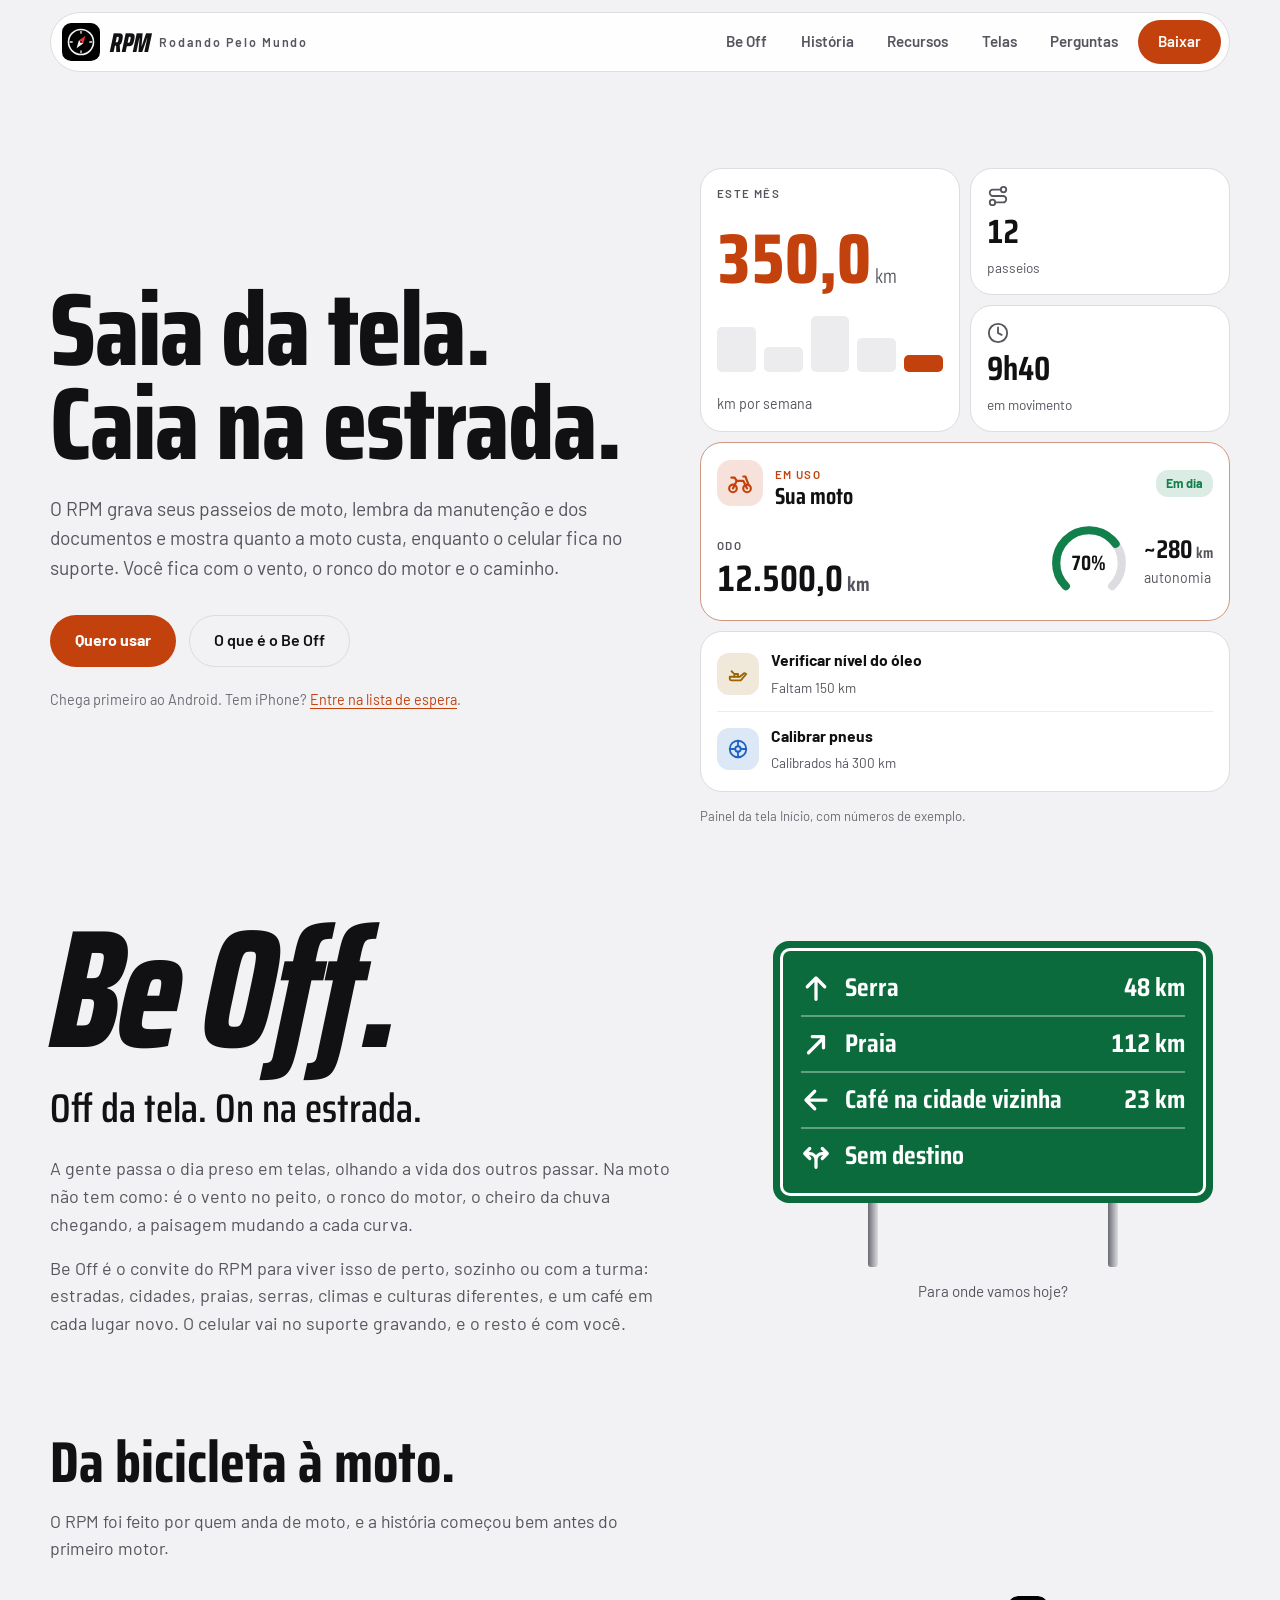
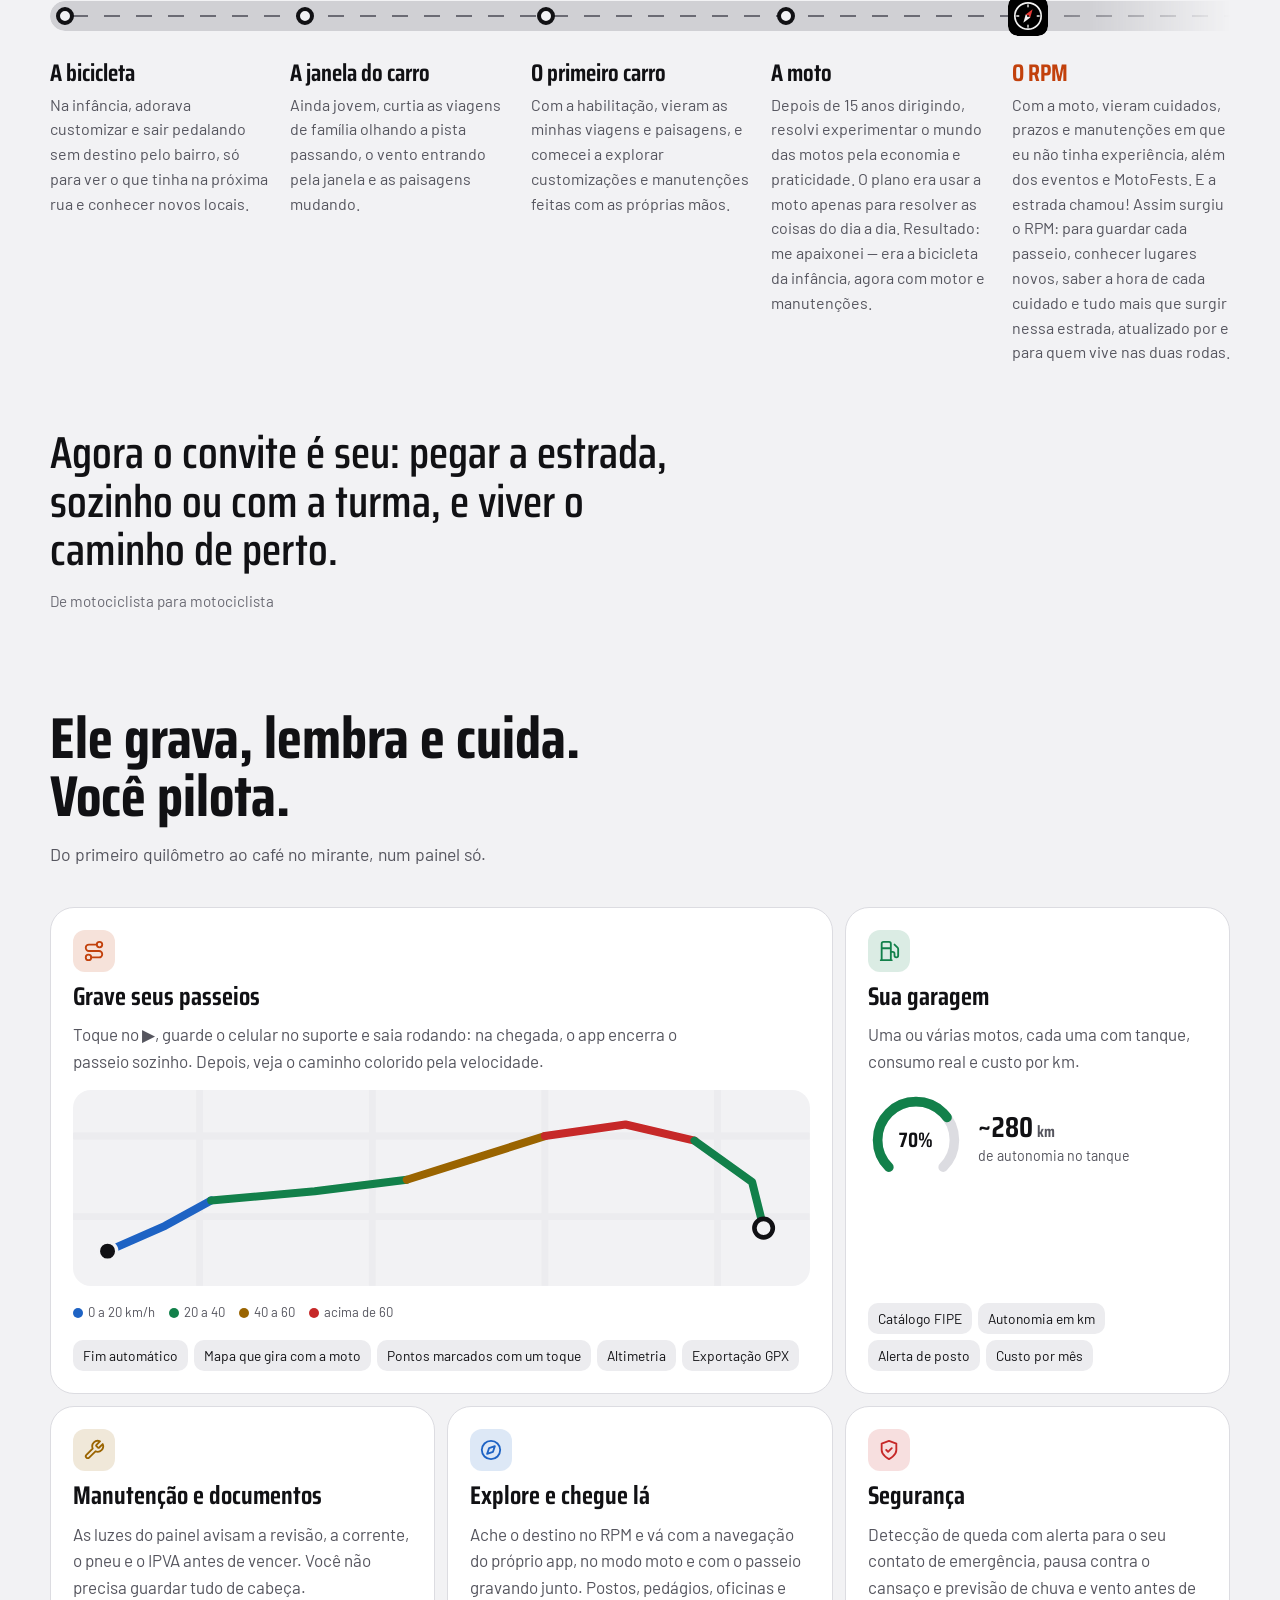
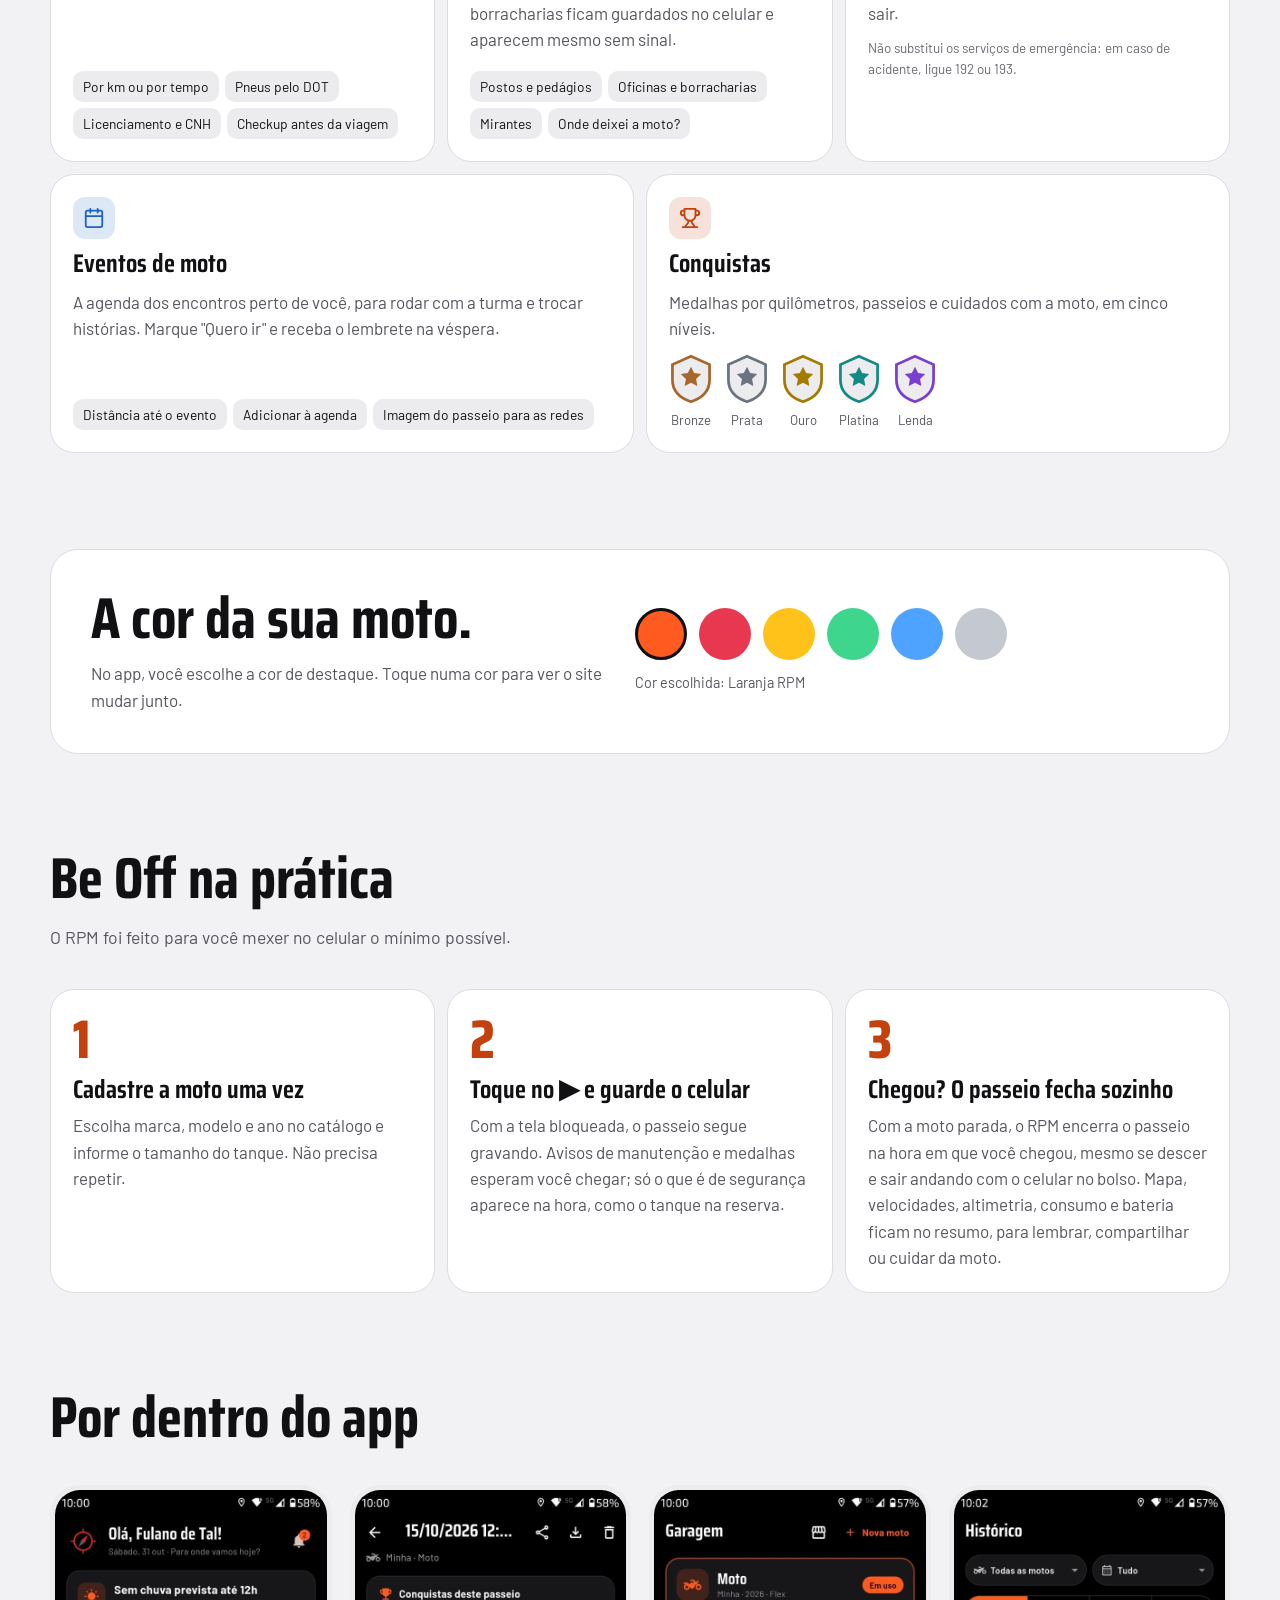
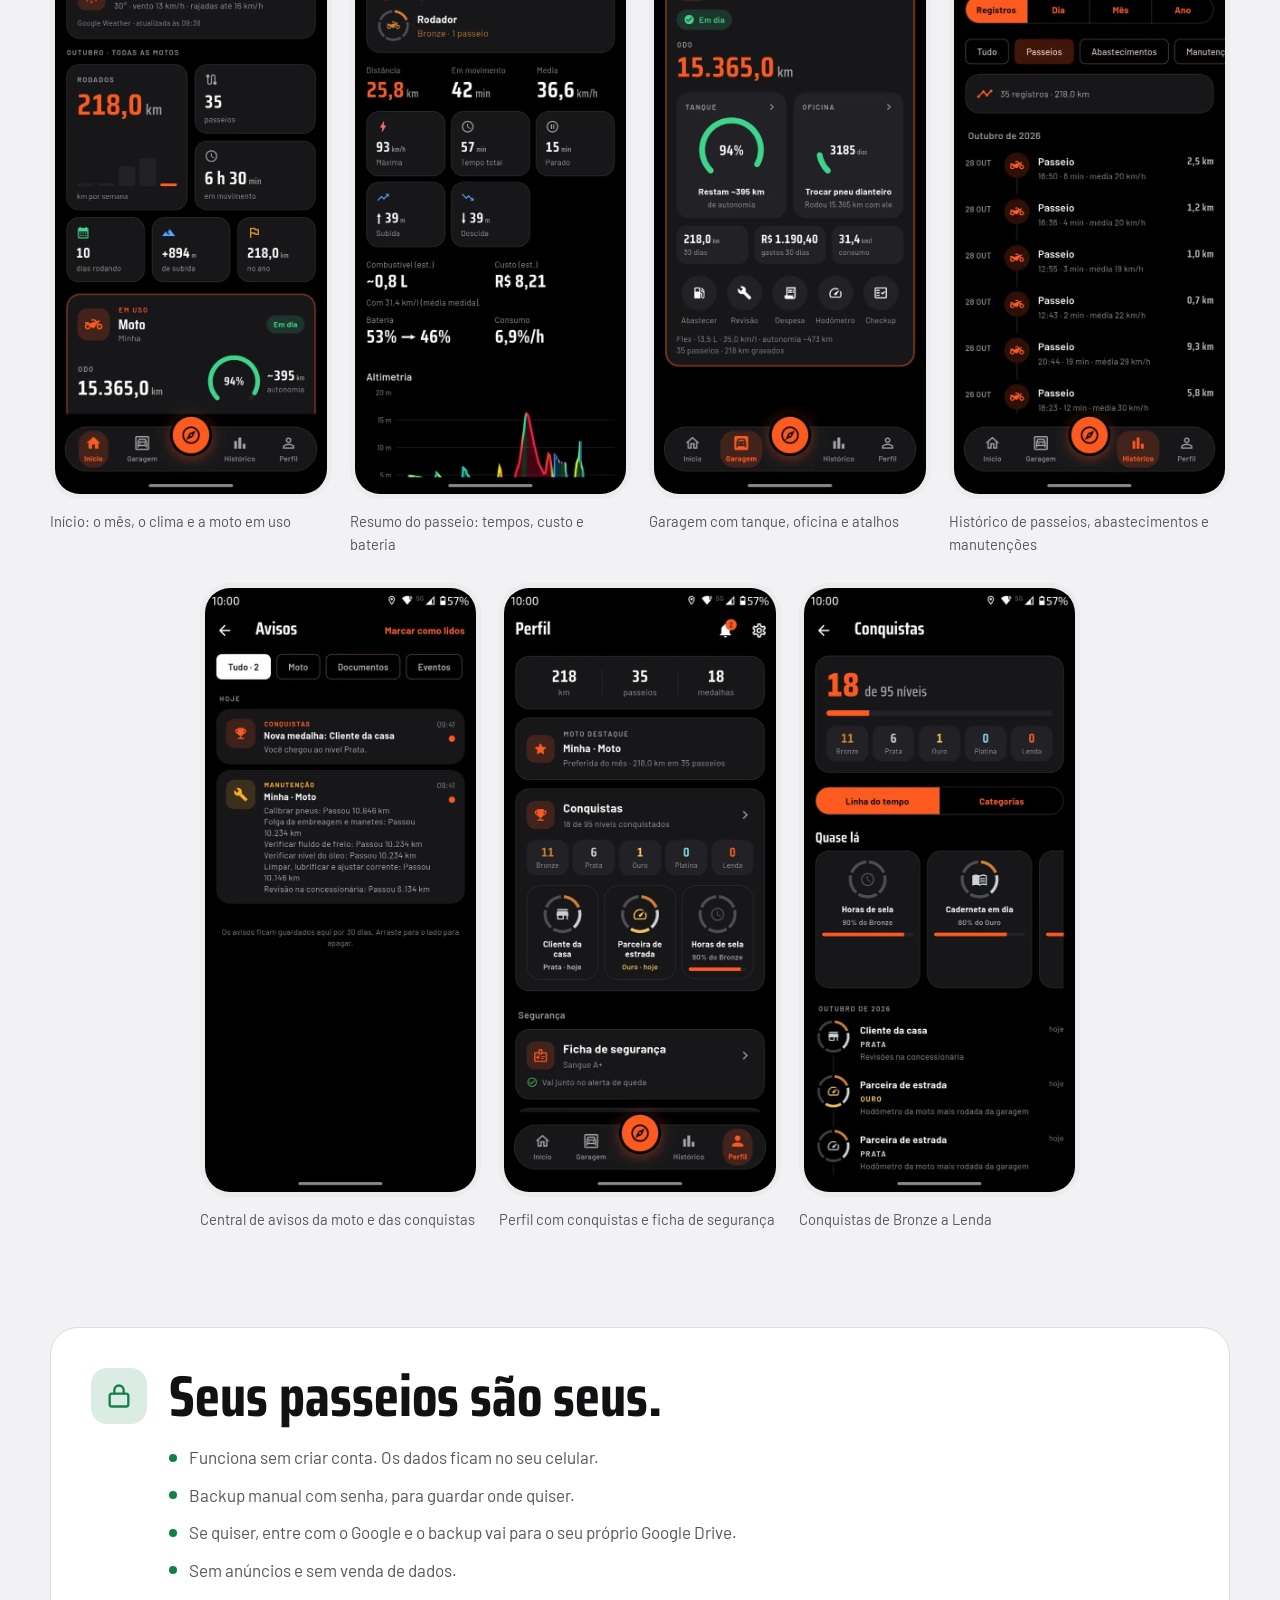
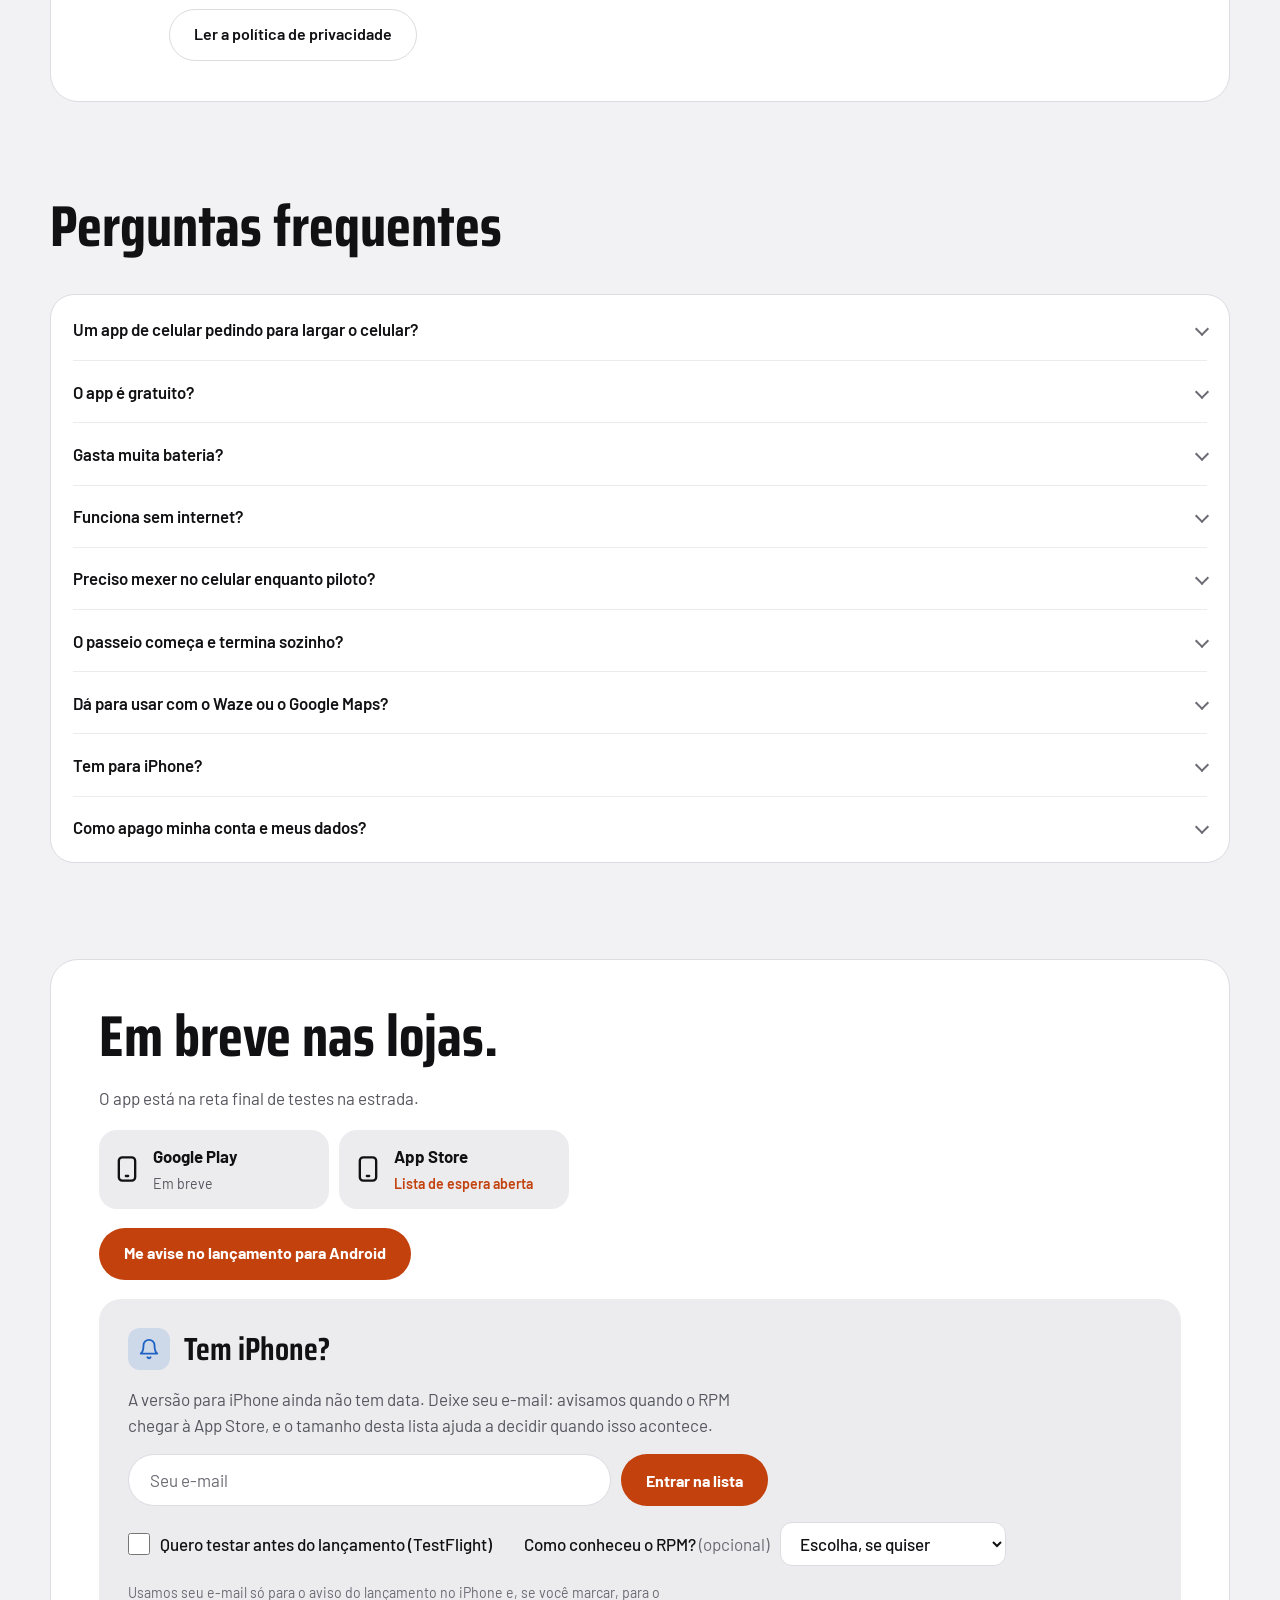
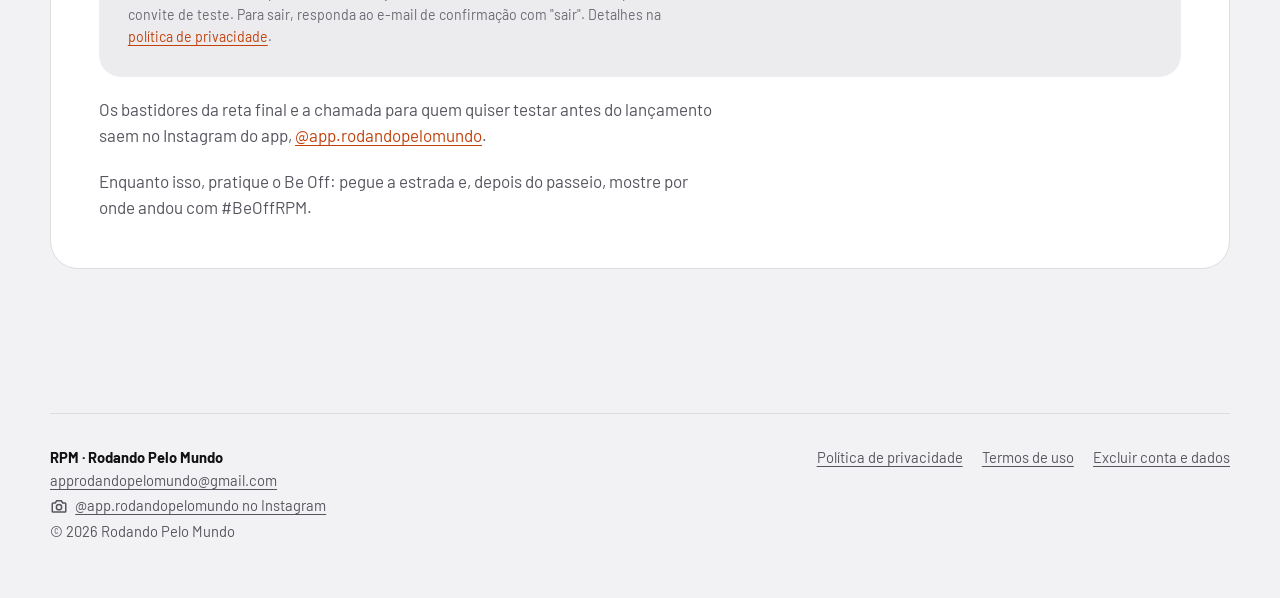
==== index.html @ 53ec0b84 "Site: navegação de volta ao app" ====
<!DOCTYPE html>
<html lang="pt-BR">
<head>
  <meta charset="utf-8">
  <meta name="viewport" content="width=device-width, initial-scale=1, viewport-fit=cover">
  <title>RPM · Rodando Pelo Mundo — o app de passeios de moto</title>
  <meta name="description" content="Saia da tela e caia na estrada. O RPM grava seus passeios de moto, lembra da manutenção e dos documentos e mostra quanto a moto custa, enquanto você vive o caminho. Feito por quem anda de moto.">
  <link rel="canonical" href="https://rodandopelomundo.com.br/">
  <link rel="icon" href="assets/img/simbolo.svg" type="image/svg+xml">
  <meta name="theme-color" content="#0b0b0d" media="(prefers-color-scheme: dark)">
  <meta name="theme-color" content="#f2f2f4" media="(prefers-color-scheme: light)">

  <!-- Prévia ao compartilhar o link (WhatsApp, Instagram etc.) -->
  <meta property="og:type" content="website">
  <meta property="og:title" content="RPM · Rodando Pelo Mundo">
  <meta property="og:description" content="Saia da tela, caia na estrada. O app que grava seus passeios de moto e cuida dela enquanto você vive o caminho.">
  <meta property="og:url" content="https://rodandopelomundo.com.br/">
  <meta property="og:locale" content="pt_BR">
  <meta property="og:site_name" content="Rodando Pelo Mundo">
  <meta property="og:image" content="https://rodandopelomundo.com.br/assets/img/previa-link-v1.jpg">
  <meta property="og:image:type" content="image/jpeg">
  <meta property="og:image:width" content="1200">
  <meta property="og:image:height" content="630">
  <meta property="og:image:alt" content="Símbolo da bússola do RPM, o nome Rodando Pelo Mundo e a frase O app dos seus passeios de moto, entre dois celulares com as telas Início e Garagem do app">
  <!-- X/Twitter: usa as etiquetas og acima, só precisa saber que é imagem grande -->
  <meta name="twitter:card" content="summary_large_image">

  <!-- Fontes guardadas no próprio site: carregam rápido e não dependem do Google -->
  <link rel="preload" href="assets/fonts/saira-variavel.woff2" as="font" type="font/woff2" crossorigin>
  <link rel="preload" href="assets/fonts/barlow-400.woff2" as="font" type="font/woff2" crossorigin>
  <link rel="stylesheet" href="assets/css/style.css">

  <!-- Aplica a cor escolhida antes de desenhar a página (evita piscar em laranja) -->
  <script>try{var c=localStorage.getItem("rpm-cor");if(c&&c!=="laranja")document.documentElement.setAttribute("data-cor",c)}catch(e){}</script>
</head>
<body id="inicio">

<!-- ======================= CABEÇALHO ======================= -->
<header class="topo">
  <div class="envoltorio pilula">
    <a class="marca" href="#inicio" aria-label="RPM, Rodando Pelo Mundo, início">
      <svg viewBox="0 0 100 100" aria-hidden="true">
        <rect width="100" height="100" rx="24" fill="#000"/>
        <g transform="translate(15 15) scale(.7)">
          <circle cx="50" cy="50" r="47" fill="none" stroke="#F2F2F2" stroke-width="6"/>
          <g stroke="#F2F2F2" stroke-width="4.8" stroke-linecap="round">
            <path d="M50 10v7M90 50h-7M50 90v-7M10 50h7"/>
          </g>
          <g transform="rotate(35 50 50)">
            <path d="M50 21 60 50 40 50z" fill="#E53935"/>
            <path d="M50 79 60 50 40 50z" fill="#F2F2F2"/>
          </g>
          <circle cx="50" cy="50" r="3.5" fill="#0B0B0B"/>
        </g>
      </svg>
      <span class="sigla">RPM</span>
      <span class="extenso">Rodando Pelo Mundo</span>
    </a>
    <nav class="menu" aria-label="Seções">
      <a href="#be-off">Be Off</a>
      <a href="#historia">História</a>
      <a href="#recursos">Recursos</a>
      <a href="#telas">Telas</a>
      <a href="#perguntas">Perguntas</a>
      <a class="botao" href="#baixar">Baixar</a>
    </nav>
  </div>
</header>

<main>

  <!-- ======================= ABERTURA ======================= -->
  <section class="abertura">
    <div class="envoltorio grade">
      <div>
        <h1>Saia da tela. Caia na estrada.</h1>
        <p class="linha-fina">O RPM grava seus passeios de moto, lembra da manutenção e dos documentos e mostra quanto a moto custa, enquanto o celular fica no suporte. Você fica com o vento, o ronco do motor e o caminho.</p>
        <div class="acoes">
          <a class="botao" href="#baixar">Quero usar</a>
          <a class="botao contorno" href="#be-off">O que é o Be Off</a>
        </div>
        <p class="selo-plataforma">Chega primeiro ao Android. Tem iPhone? <a href="#iphone">Entre na lista de espera</a>.</p>
      </div>

      <!-- Um pedaço da tela Início do app, com números de exemplo -->
      <div class="painel" role="img" aria-label="Exemplo do painel do app: 350 km rodados no mês, 12 passeios, 9h40 em movimento, tanque em 70% e dois avisos de manutenção">
        <div class="bloco bloco-mes">
          <span class="rotulo">Este mês</span>
          <div><span class="d numero-gigante" data-alvo="350.0" data-casas="1">350,0</span><span class="unidade">km</span></div>
          <div class="barras" aria-hidden="true">
            <span style="height:80%"></span><span style="height:45%"></span><span style="height:100%"></span><span style="height:60%"></span><span style="height:30%"></span>
          </div>
          <small class="t70">km por semana</small>
        </div>
        <div class="bloco mini">
          <svg viewBox="0 0 24 24" fill="none" stroke-width="2" stroke-linecap="round" aria-hidden="true"><circle cx="6" cy="19" r="3"/><path d="M9 19h8.5a3.5 3.5 0 0 0 0-7h-11a3.5 3.5 0 0 1 0-7H15"/><circle cx="18" cy="5" r="3"/></svg>
          <span class="d" data-alvo="12">12</span>
          <small>passeios</small>
        </div>
        <div class="bloco mini">
          <svg viewBox="0 0 24 24" fill="none" stroke-width="2" stroke-linecap="round" aria-hidden="true"><circle cx="12" cy="12" r="10"/><path d="M12 6v6l4 2"/></svg>
          <span class="d">9h40</span>
          <small>em movimento</small>
        </div>

        <div class="bloco bloco-moto">
          <div class="moto-topo">
            <div class="icone-moto"><svg viewBox="0 0 24 24" fill="none" stroke="currentColor" stroke-width="2" stroke-linecap="round" stroke-linejoin="round" aria-hidden="true"><circle cx="5.5" cy="17" r="3.5"/><circle cx="18.5" cy="17" r="3.5"/><path d="M15 6h2l3 8M5.5 17 9 10h6l3.5 7M9 10 7 7H4"/></svg></div>
            <div>
              <span class="rotulo" style="color:var(--acento)">Em uso</span>
              <div class="d nome">Sua moto</div>
            </div>
            <span class="etiqueta verde">Em dia</span>
          </div>
          <div class="moto-medidas">
            <div class="odo">
              <span class="rotulo">ODO</span>
              <div class="d"><span data-alvo="12500.0" data-casas="1">12.500,0</span><span class="unidade">km</span></div>
            </div>
            <div class="contagiro" style="--falta:30">
              <svg viewBox="0 0 100 100" aria-hidden="true">
                <path class="trilho" d="M21.7 78.3A40 40 0 1 1 78.3 78.3" fill="none" stroke-width="10" stroke-linecap="round"/>
                <path class="ponteiro" d="M21.7 78.3A40 40 0 1 1 78.3 78.3" fill="none" stroke-width="10" stroke-linecap="round" pathLength="100" style="stroke:var(--em-dia)"/>
              </svg>
              <span class="d centro">70%</span>
            </div>
            <div>
              <div class="d" style="font-size:1.6rem;font-weight:700">~280<span class="unidade" style="font-size:.95rem">km</span></div>
              <small class="t70">autonomia</small>
            </div>
          </div>
        </div>

        <div class="bloco luzes">
          <div class="luz">
            <span class="espia ambar"><svg viewBox="0 0 24 24" aria-hidden="true"><path d="M3 15h11l5-4 2 1-6 7H5a2 2 0 0 1-2-2z"/><path d="M8 15v-3h4v3M5 9l2 2"/></svg></span>
            <div><strong>Verificar nível do óleo</strong><small>Faltam 150 km</small></div>
          </div>
          <div class="luz">
            <span class="espia azul"><svg viewBox="0 0 24 24" aria-hidden="true"><circle cx="12" cy="12" r="9"/><circle cx="12" cy="12" r="3"/><path d="M12 3v6M12 15v6M3 12h6M15 12h6"/></svg></span>
            <div><strong>Calibrar pneus</strong><small>Calibrados há 300 km</small></div>
          </div>
        </div>
        <p class="legenda">Painel da tela Início, com números de exemplo.</p>
      </div>
    </div>
  </section>

  <!-- ======================= BE OFF (o movimento) =======================
       O propósito do app: o celular vai no suporte gravando, e a pessoa
       vive a estrada. A placa verde imita as placas de orientação das
       rodovias brasileiras; a última linha, "Sem destino", lembra o
       primeiro nome do app e o jeito de pedalar da história abaixo. -->
  <section class="secao" id="be-off" style="padding-top:0">
    <div class="envoltorio be-off">
      <div class="be-off-texto">
        <h2 class="lema">Be Off.</h2>
        <p class="contraponto">Off da tela. On na estrada.</p>
        <p>A gente passa o dia preso em telas, olhando a vida dos outros passar. Na moto não tem como: é o vento no peito, o ronco do motor, o cheiro da chuva chegando, a paisagem mudando a cada curva.</p>
        <p>Be Off é o convite do RPM para viver isso de perto, sozinho ou com a turma: estradas, cidades, praias, serras, climas e culturas diferentes, e um café em cada lugar novo. O celular vai no suporte gravando, e o resto é com você.</p>
      </div>

      <figure class="placa-poste">
        <div class="placa">
          <ul>
            <li>
              <svg viewBox="0 0 24 24" aria-hidden="true"><path d="M12 21V4M5 11l7-7 7 7"/></svg>
              <span class="destino">Serra</span><span class="km">48 km</span>
            </li>
            <li>
              <svg viewBox="0 0 24 24" aria-hidden="true"><path d="M6 19 18 7M9 6h9v9"/></svg>
              <span class="destino">Praia</span><span class="km">112 km</span>
            </li>
            <li>
              <svg viewBox="0 0 24 24" aria-hidden="true"><path d="M20 12H4M11 5l-7 7 7 7"/></svg>
              <span class="destino">Café na cidade vizinha</span><span class="km">23 km</span>
            </li>
            <li>
              <svg viewBox="0 0 24 24" aria-hidden="true"><path d="M12 21v-6a5 5 0 0 1 5-5h3M17 6l4 4-4 4M12 15a5 5 0 0 0-5-5H4M7 6l-4 4 4 4"/></svg>
              <span class="destino">Sem destino</span><span class="km"></span>
            </li>
          </ul>
        </div>
        <div class="postes" aria-hidden="true"><span></span><span></span></div>
        <figcaption>Para onde vamos hoje?</figcaption>
      </figure>
    </div>
  </section>

  <!-- ======================= HISTÓRIA =======================
       De onde o app veio, numa estrada com paradas (é uma sequência no
       tempo, por isso a linha). Em primeira pessoa, sem nome: quem criou
       o app pediu para não aparecer o nome dele no app nem no código.
       Na tela larga a estrada fica deitada; no celular, em pé. -->
  <section class="secao" id="historia" style="padding-top:0">
    <div class="envoltorio">
      <div class="cabeca">
        <h2>Da bicicleta à moto.</h2>
        <p>O RPM foi feito por quem anda de moto, e a história começou bem antes do primeiro motor.</p>
      </div>

      <ol class="estrada">
        <li class="parada">
          <h3>A bicicleta</h3>
          <p>Na infância, adorava customizar e sair pedalando sem destino pelo bairro, só para ver o que tinha na próxima rua e conhecer novos locais.</p>
        </li>
        <li class="parada">
          <h3>A janela do carro</h3>
          <p>Ainda jovem, curtia as viagens de família olhando a pista passando, o vento entrando pela janela e as paisagens mudando.</p>
        </li>
        <li class="parada">
          <h3>O primeiro carro</h3>
          <p>Com a habilitação, vieram as minhas viagens e paisagens, e comecei a explorar customizações e manutenções feitas com as próprias mãos.</p>
        </li>
        <li class="parada">
          <h3>A moto</h3>
          <p>Depois de 15 anos dirigindo, resolvi experimentar o mundo das motos pela economia e praticidade. O plano era usar a moto apenas para resolver as coisas do dia a dia. Resultado: me apaixonei — era a bicicleta da infância, agora com motor e manutenções.</p>
        </li>
        <li class="parada chegada">
          <h3>O RPM</h3>
          <p>Com a moto, vieram cuidados, prazos e manutenções em que eu não tinha experiência, além dos eventos e MotoFests. E a estrada chamou! Assim surgiu o RPM: para guardar cada passeio, conhecer lugares novos, saber a hora de cada cuidado e tudo mais que surgir nessa estrada, atualizado por e para quem vive nas duas rodas.</p>
        </li>
      </ol>

      <blockquote class="convite">
        <p>Agora o convite é seu: pegar a estrada, sozinho ou com a turma, e viver o caminho de perto.</p>
        <footer>De motociclista para motociclista</footer>
      </blockquote>
    </div>
  </section>

  <!-- ======================= RECURSOS ======================= -->
  <section class="secao" id="recursos" style="padding-top:0">
    <div class="envoltorio">
      <div class="cabeca">
        <h2>Ele grava, lembra e cuida.<br>Você pilota.</h2>
        <p>Do primeiro quilômetro ao café no mirante, num painel só.</p>
      </div>

      <div class="mosaico">

        <article class="recurso largo">
          <span class="espia acento"><svg viewBox="0 0 24 24" aria-hidden="true"><circle cx="6" cy="19" r="3"/><path d="M9 19h8.5a3.5 3.5 0 0 0 0-7h-11a3.5 3.5 0 0 1 0-7H15"/><circle cx="18" cy="5" r="3"/></svg></span>
          <h3>Grave seus passeios</h3>
          <p>Toque no ▶︎, guarde o celular no suporte e saia rodando: na chegada, o app encerra o passeio sozinho. Depois, veja o caminho colorido pela velocidade.</p>
          <div class="rota-vel" aria-hidden="true">
            <svg viewBox="0 0 640 170">
              <path class="grade-mapa" d="M0 40H640M0 110H640M110 0V170M260 0V170M410 0V170M560 0V170" stroke-width="6" fill="none"/>
              <polyline points="30,140 80,118 120,96" fill="none" stroke-width="7" stroke-linecap="round" stroke-linejoin="round" style="stroke:var(--info)"/>
              <polyline points="120,96 210,88 290,78" fill="none" stroke-width="7" stroke-linecap="round" stroke-linejoin="round" style="stroke:var(--em-dia)"/>
              <polyline points="290,78 360,56 410,40" fill="none" stroke-width="7" stroke-linecap="round" stroke-linejoin="round" style="stroke:var(--atencao)"/>
              <polyline points="410,40 480,30 540,44" fill="none" stroke-width="7" stroke-linecap="round" stroke-linejoin="round" style="stroke:var(--urgente)"/>
              <polyline points="540,44 590,80 600,120" fill="none" stroke-width="7" stroke-linecap="round" stroke-linejoin="round" style="stroke:var(--em-dia)"/>
              <circle cx="30" cy="140" r="8" style="fill:var(--tinta);stroke:var(--fundo)" stroke-width="3"/>
              <circle cx="600" cy="120" r="8" style="fill:var(--fundo);stroke:var(--tinta)" stroke-width="4"/>
            </svg>
          </div>
          <div class="faixas">
            <span><i style="background:var(--info)"></i>0 a 20 km/h</span>
            <span><i style="background:var(--em-dia)"></i>20 a 40</span>
            <span><i style="background:var(--atencao)"></i>40 a 60</span>
            <span><i style="background:var(--urgente)"></i>acima de 60</span>
          </div>
          <div class="chips"><span>Fim automático</span><span>Mapa que gira com a moto</span><span>Pontos marcados com um toque</span><span>Altimetria</span><span>Exportação GPX</span></div>
        </article>

        <article class="recurso">
          <span class="espia verde"><svg viewBox="0 0 24 24" aria-hidden="true"><path d="M3 22h12M4 9h10M14 22V4a2 2 0 0 0-2-2H6a2 2 0 0 0-2 2v18"/><path d="M14 13h2a2 2 0 0 1 2 2v2a2 2 0 0 0 4 0V9.8a2 2 0 0 0-.6-1.4L18 5"/></svg></span>
          <h3>Sua garagem</h3>
          <p>Uma ou várias motos, cada uma com tanque, consumo real e custo por km.</p>
          <div class="moto-medidas" aria-hidden="true" style="margin-top:6px">
            <div class="contagiro" style="--falta:30;width:96px;height:96px">
              <svg viewBox="0 0 100 100">
                <path class="trilho" d="M21.7 78.3A40 40 0 1 1 78.3 78.3" fill="none" stroke-width="10" stroke-linecap="round"/>
                <path class="ponteiro" d="M21.7 78.3A40 40 0 1 1 78.3 78.3" fill="none" stroke-width="10" stroke-linecap="round" pathLength="100" style="stroke:var(--em-dia)"/>
              </svg>
              <span class="d centro">70%</span>
            </div>
            <div>
              <div class="d" style="font-size:1.8rem;font-weight:700">~280<span class="unidade" style="font-size:1rem">km</span></div>
              <small class="t70">de autonomia no tanque</small>
            </div>
          </div>
          <div class="chips"><span>Catálogo FIPE</span><span>Autonomia em km</span><span>Alerta de posto</span><span>Custo por mês</span></div>
        </article>

        <article class="recurso">
          <span class="espia ambar"><svg viewBox="0 0 24 24" aria-hidden="true"><path d="M14.7 6.3a1 1 0 0 0 0 1.4l1.6 1.6a1 1 0 0 0 1.4 0l3.8-3.8a6 6 0 0 1-7.9 7.9l-6.9 6.9a2.1 2.1 0 0 1-3-3l6.9-6.9a6 6 0 0 1 7.9-7.9l-3.8 3.8z"/></svg></span>
          <h3>Manutenção e documentos</h3>
          <p>As luzes do painel avisam a revisão, a corrente, o pneu e o IPVA antes de vencer. Você não precisa guardar tudo de cabeça.</p>
          <div class="chips"><span>Por km ou por tempo</span><span>Pneus pelo DOT</span><span>Licenciamento e CNH</span><span>Checkup antes da viagem</span></div>
        </article>

        <article class="recurso">
          <span class="espia azul"><svg viewBox="0 0 24 24" aria-hidden="true"><circle cx="12" cy="12" r="10"/><path d="m16.2 7.8-2.1 6.3-6.3 2.1 2.1-6.3z"/></svg></span>
          <h3>Explore e chegue lá</h3>
          <p>Ache o destino no RPM e vá com a navegação do próprio app, no modo moto e com o passeio gravando junto. Postos, pedágios, oficinas e borracharias ficam guardados no celular e aparecem mesmo sem sinal.</p>
          <div class="chips"><span>Postos e pedágios</span><span>Oficinas e borracharias</span><span>Mirantes</span><span>Onde deixei a moto?</span></div>
        </article>

        <article class="recurso">
          <span class="espia vermelha"><svg viewBox="0 0 24 24" aria-hidden="true"><path d="M12 22s8-4 8-10V5l-8-3-8 3v7c0 6 8 10 8 10"/><path d="m9 12 2 2 4-4"/></svg></span>
          <h3>Segurança</h3>
          <p>Detecção de queda com alerta para o seu contato de emergência, pausa contra o cansaço e previsão de chuva e vento antes de sair.</p>
          <p class="nota">Não substitui os serviços de emergência: em caso de acidente, ligue 192 ou 193.</p>
        </article>

        <article class="recurso meio">
          <span class="espia azul"><svg viewBox="0 0 24 24" aria-hidden="true"><path d="M5 4h14a2 2 0 0 1 2 2v14a2 2 0 0 1-2 2H5a2 2 0 0 1-2-2V6a2 2 0 0 1 2-2zM16 2v4M8 2v4M3 10h18"/></svg></span>
          <h3>Eventos de moto</h3>
          <p>A agenda dos encontros perto de você, para rodar com a turma e trocar histórias. Marque "Quero ir" e receba o lembrete na véspera.</p>
          <div class="chips"><span>Distância até o evento</span><span>Adicionar à agenda</span><span>Imagem do passeio para as redes</span></div>
        </article>

        <article class="recurso meio">
          <span class="espia acento"><svg viewBox="0 0 24 24" aria-hidden="true"><path d="M6 9H4.5a2.5 2.5 0 0 1 0-5H6M18 9h1.5a2.5 2.5 0 0 0 0-5H18M4 22h16M10 15v2c0 1-1 1.5-1.5 2S7 20.5 7 22M14 15v2c0 1 1 1.5 1.5 2s1.5 1.5 1.5 3M18 2H6v7a6 6 0 0 0 12 0z"/></svg></span>
          <h3>Conquistas</h3>
          <p>Medalhas por quilômetros, passeios e cuidados com a moto, em cinco níveis.</p>
          <div class="medalhas">
            <div class="medalha"><svg viewBox="0 0 64 72" aria-hidden="true"><path d="M32 3 59 15v22c0 17-12 27-27 32C17 64 5 54 5 37V15z" style="fill:var(--elevado);stroke:var(--bronze)" stroke-width="4"/><path d="M32 18l4.6 9.3 10.3 1.5-7.5 7.3 1.8 10.2L32 41.5l-9.2 4.8 1.8-10.2-7.5-7.3 10.3-1.5z" style="fill:var(--bronze)"/></svg>Bronze</div>
            <div class="medalha"><svg viewBox="0 0 64 72" aria-hidden="true"><path d="M32 3 59 15v22c0 17-12 27-27 32C17 64 5 54 5 37V15z" style="fill:var(--elevado);stroke:var(--prata)" stroke-width="4"/><path d="M32 18l4.6 9.3 10.3 1.5-7.5 7.3 1.8 10.2L32 41.5l-9.2 4.8 1.8-10.2-7.5-7.3 10.3-1.5z" style="fill:var(--prata)"/></svg>Prata</div>
            <div class="medalha"><svg viewBox="0 0 64 72" aria-hidden="true"><path d="M32 3 59 15v22c0 17-12 27-27 32C17 64 5 54 5 37V15z" style="fill:var(--elevado);stroke:var(--ouro)" stroke-width="4"/><path d="M32 18l4.6 9.3 10.3 1.5-7.5 7.3 1.8 10.2L32 41.5l-9.2 4.8 1.8-10.2-7.5-7.3 10.3-1.5z" style="fill:var(--ouro)"/></svg>Ouro</div>
            <div class="medalha"><svg viewBox="0 0 64 72" aria-hidden="true"><path d="M32 3 59 15v22c0 17-12 27-27 32C17 64 5 54 5 37V15z" style="fill:var(--elevado);stroke:var(--platina)" stroke-width="4"/><path d="M32 18l4.6 9.3 10.3 1.5-7.5 7.3 1.8 10.2L32 41.5l-9.2 4.8 1.8-10.2-7.5-7.3 10.3-1.5z" style="fill:var(--platina)"/></svg>Platina</div>
            <div class="medalha"><svg viewBox="0 0 64 72" aria-hidden="true"><path d="M32 3 59 15v22c0 17-12 27-27 32C17 64 5 54 5 37V15z" style="fill:var(--elevado);stroke:var(--lenda)" stroke-width="4"/><path d="M32 18l4.6 9.3 10.3 1.5-7.5 7.3 1.8 10.2L32 41.5l-9.2 4.8 1.8-10.2-7.5-7.3 10.3-1.5z" style="fill:var(--lenda)"/></svg>Lenda</div>
          </div>
        </article>

      </div>
    </div>
  </section>

  <!-- ======================= COR DO APP ======================= -->
  <section class="secao" style="padding-top:0">
    <div class="envoltorio">
      <div class="cor-do-app">
        <div>
          <h2>A cor da sua moto.</h2>
          <p>No app, você escolhe a cor de destaque. Toque numa cor para ver o site mudar junto.</p>
        </div>
        <div class="paleta" role="group" aria-label="Cor do app">
          <button type="button" data-escolher-cor="laranja" style="--amostra:#ff5a1f" aria-label="Laranja RPM" aria-pressed="true"></button>
          <button type="button" data-escolher-cor="vermelho" style="--amostra:#e8384f" aria-label="Vermelho" aria-pressed="false"></button>
          <button type="button" data-escolher-cor="amarelo" style="--amostra:#ffc21a" aria-label="Amarelo" aria-pressed="false"></button>
          <button type="button" data-escolher-cor="verde" style="--amostra:#3dd68c" aria-label="Verde" aria-pressed="false"></button>
          <button type="button" data-escolher-cor="azul" style="--amostra:#4da3ff" aria-label="Azul" aria-pressed="false"></button>
          <button type="button" data-escolher-cor="prata" style="--amostra:#c3c8d1" aria-label="Prata" aria-pressed="false"></button>
          <span class="nome-cor" id="nome-cor" aria-live="polite">Cor escolhida: Laranja RPM</span>
        </div>
      </div>
    </div>
  </section>

  <!-- ======================= COMO FUNCIONA (Be Off na prática) =======================
       Os três passos mostram como o app foi feito para ser tocado o mínimo
       possível: os avisos que não são de segurança esperam a chegada. -->
  <section class="secao" style="padding-top:0">
    <div class="envoltorio">
      <div class="cabeca">
        <h2>Be Off na prática</h2>
        <p>O RPM foi feito para você mexer no celular o mínimo possível.</p>
      </div>
      <ol class="passos">
        <li><h3>Cadastre a moto uma vez</h3><p>Escolha marca, modelo e ano no catálogo e informe o tamanho do tanque. Não precisa repetir.</p></li>
        <li><h3>Toque no ▶︎ e guarde o celular</h3><p>Com a tela bloqueada, o passeio segue gravando. Avisos de manutenção e medalhas esperam você chegar; só o que é de segurança aparece na hora, como o tanque na reserva.</p></li>
        <li><h3>Chegou? O passeio fecha sozinho</h3><p>Com a moto parada, o RPM encerra o passeio na hora em que você chegou, mesmo se descer e sair andando com o celular no bolso. Mapa, velocidades, altimetria, consumo e bateria ficam no resumo, para lembrar, compartilhar ou cuidar da moto.</p></li>
      </ol>
    </div>
  </section>

  <!-- ======================= TELAS ======================= -->
  <!-- Prints em assets/img/telas/ (WebP, 600 px de largura). Para trocar um,
       basta salvar a imagem nova com o mesmo nome. -->
  <section class="secao" id="telas" style="padding-top:0">
    <div class="envoltorio">
      <div class="cabeca"><h2>Por dentro do app</h2></div>
      <div class="telas">
        <figure class="celular"><div class="moldura"><img src="assets/img/telas/inicio.webp" width="600" height="1333" loading="lazy" alt="Tela Início: saudação, previsão do tempo, painel do mês com km rodados, passeios, tempo em movimento e subida, e a moto em uso com hodômetro e tanque"></div><figcaption>Início: o mês, o clima e a moto em uso</figcaption></figure>
        <figure class="celular"><div class="moldura"><img src="assets/img/telas/resumo-passeio.webp" width="600" height="1333" loading="lazy" alt="Resumo do passeio com distância, tempo em movimento, velocidades média e máxima, combustível e custo estimados, bateria usada e altimetria"></div><figcaption>Resumo do passeio: tempos, custo e bateria</figcaption></figure>
        <figure class="celular"><div class="moldura"><img src="assets/img/telas/garagem.webp" width="600" height="1333" loading="lazy" alt="Garagem com o hodômetro, o contagiro do tanque com a autonomia, a próxima manutenção, gastos, consumo e atalhos"></div><figcaption>Garagem com tanque, oficina e atalhos</figcaption></figure>
        <figure class="celular"><div class="moldura"><img src="assets/img/telas/historico.webp" width="600" height="1333" loading="lazy" alt="Histórico em linha do tempo com os passeios do mês, distância e velocidade média de cada um, e filtros por moto, período e tipo de registro"></div><figcaption>Histórico de passeios, abastecimentos e manutenções</figcaption></figure>
        <figure class="celular"><div class="moldura"><img src="assets/img/telas/avisos.webp" width="600" height="1333" loading="lazy" alt="Central de avisos com uma medalha nova e os itens de manutenção vencidos da moto"></div><figcaption>Central de avisos da moto e das conquistas</figcaption></figure>
        <figure class="celular"><div class="moldura"><img src="assets/img/telas/perfil.webp" width="600" height="1333" loading="lazy" alt="Perfil com km, passeios e medalhas, a moto destaque do mês, as conquistas por nível e a ficha de segurança"></div><figcaption>Perfil com conquistas e ficha de segurança</figcaption></figure>
        <figure class="celular"><div class="moldura"><img src="assets/img/telas/conquistas.webp" width="600" height="1333" loading="lazy" alt="Conquistas com o total de níveis, as medalhas quase conquistadas e a linha do tempo"></div><figcaption>Conquistas de Bronze a Lenda</figcaption></figure>
      </div>
    </div>
  </section>

  <!-- ======================= SEUS DADOS ======================= -->
  <section class="secao" id="seus-dados" style="padding-top:0">
    <div class="envoltorio">
      <div class="dados">
        <span class="espia verde"><svg viewBox="0 0 24 24" aria-hidden="true"><rect x="4" y="10" width="16" height="11" rx="2"/><path d="M8 10V7a4 4 0 0 1 8 0v3"/></svg></span>
        <div>
          <h2>Seus passeios são seus.</h2>
          <ul>
            <li>Funciona sem criar conta. Os dados ficam no seu celular.</li>
            <li>Backup manual com senha, para guardar onde quiser.</li>
            <li>Se quiser, entre com o Google e o backup vai para o seu próprio Google Drive.</li>
            <li>Sem anúncios e sem venda de dados.</li>
          </ul>
          <a class="botao contorno" href="privacidade.html">Ler a política de privacidade</a>
        </div>
      </div>
    </div>
  </section>

  <!-- ======================= PERGUNTAS ======================= -->
  <section class="secao" id="perguntas" style="padding-top:0">
    <div class="envoltorio">
      <div class="cabeca"><h2>Perguntas frequentes</h2></div>
      <div class="perguntas">
        <details><summary>Um app de celular pedindo para largar o celular?</summary><p>Isso mesmo. O RPM grava o passeio sozinho, com o celular no suporte ou no bolso, e só pede um toque no ▶︎ antes de sair. Ele existe para guardar o caminho e cuidar da moto; a estrada fica com você. E, na moto, olho na pista: mexer no celular andando é perigoso.</p></details>
        <details><summary>O app é gratuito?</summary><p>Sim. O RPM é grátis e sem anúncios, e o que ele faz no lançamento continua grátis. Se um dia surgir um plano pago, ele vai trazer funções novas, sem cobrar pelo que já existe.</p></details>
        <details><summary>Gasta muita bateria?</summary><p>A gravação usa o GPS, que consome bateria. Por isso o próprio app mostra quanto de bateria cada passeio usou. Em viagens longas, o ideal é deixar o celular no carregador da moto.</p></details>
        <details><summary>Funciona sem internet?</summary><p>Em boa parte, sim. A gravação do passeio funciona sem sinal, assim como a garagem (abastecimentos, manutenções, custos e documentos) e a agenda de eventos. As camadas para motociclistas também: postos, pedágios, oficinas, borracharias e mirantes do Brasil inteiro ficam guardados no celular. O app baixa tudo sozinho na primeira vez que houver internet (uns 2 MB, e dá para limitar ao Wi-Fi) e atualiza quando sai versão nova. Precisam de conexão o mapa de fundo (sem sinal, as áreas que ainda não carregaram ficam em branco, mas o traçado e as camadas continuam aparecendo), a navegação (para traçar a rota), a previsão do tempo, a pesquisa de lugares e o backup online.</p></details>
        <details><summary>Preciso mexer no celular enquanto piloto?</summary><p>Não, e não deve. Você toca no ▶︎ antes de sair, o passeio termina sozinho quando você chega, e funções como pesquisar um destino só abrem com a moto parada.</p></details>
        <details><summary>O passeio começa e termina sozinho?</summary><p>Termina, sim: com a moto parada por alguns minutos, o RPM encerra o passeio (dá para ajustar o tempo ou desligar). O fim fica na chegada: se você descer e andar com o celular no bolso, a caminhada não entra no passeio. Numa parada longa, como o almoço numa viagem, é só pausar: pausado, ele não encerra. Começar é sempre pelo ▶︎, de propósito: o RPM só usa o GPS em segundo plano enquanto grava, e um trajeto de carro, ônibus ou Uber não vira passeio por engano.</p></details>
        <details><summary>Dá para usar com o Waze ou o Google Maps?</summary><p>Dá. O RPM tem navegação própria, no modo moto e com o passeio gravando junto. Se preferir o Waze ou o Google Maps, comece o passeio no ▶︎ e abra a rota no navegador que você já usa: a gravação continua no RPM.</p></details>
        <details><summary>Tem para iPhone?</summary><p>Ainda não. O RPM chega primeiro ao Android, e a versão para iPhone não tem data. Deixe seu e-mail na <a href="#iphone">lista de espera</a>: o tamanho da lista ajuda a decidir quando ela sai, e você recebe o aviso quando o app chegar à App Store.</p></details>
        <details><summary>Como apago minha conta e meus dados?</summary><p>Pelo próprio app, em Configurações, ou seguindo os passos da página <a href="excluir-conta.html">Excluir conta e dados</a>.</p></details>
      </div>
    </div>
  </section>

  <!-- ======================= BAIXAR ======================= -->
  <section class="secao" id="baixar" style="padding-top:0">
    <div class="envoltorio">
      <div class="baixar">
        <h2>Em breve nas lojas.</h2>
        <p class="t70">O app está na reta final de testes na estrada.</p>
        <!-- Quando publicar, troque cada bloco pelo selo oficial da loja com o link -->
        <div class="lojas">
          <div class="loja">
            <svg viewBox="0 0 24 24" aria-hidden="true"><rect x="5" y="2" width="14" height="20" rx="3"/><path d="M11 18h2"/></svg>
            <div><strong>Google Play</strong><small>Em breve</small></div>
          </div>
          <a class="loja" href="#iphone">
            <svg viewBox="0 0 24 24" aria-hidden="true"><rect x="5" y="2" width="14" height="20" rx="3"/><path d="M11 18h2"/></svg>
            <div><strong>App Store</strong><small>Lista de espera aberta</small></div>
          </a>
        </div>
        <div><a class="botao" href="mailto:approdandopelomundo@gmail.com?subject=Quero%20ser%20avisado%20do%20lan%C3%A7amento%20do%20RPM%20no%20Android">Me avise no lançamento para Android</a></div>

        <!-- ======== Lista de espera do iPhone ========
             Mede a procura antes de pagar a conta Apple. O formulário manda
             os campos para o Apps Script da planilha da conta do app
             (data-endereco, a URL que termina em /exec); o código do script
             está em _ferramentas/lista_espera_iphone.gs.
             - "aviso": data deste texto. Mudou o texto ou o que a lista
               guarda? Troque a data e confira a seção 9 da política.
             - "site": isca para robôs, escondida de quem enxerga e de quem
               usa leitor de tela. Gente de verdade nunca preenche.
             - As opções de "Como conheceu o RPM?" precisam ser iguais às
               ORIGENS_ACEITAS do script. -->
        <div class="lista-iphone" id="iphone">
          <div class="lista-cabeca">
            <span class="espia azul"><svg viewBox="0 0 24 24" aria-hidden="true"><path d="M6 8a6 6 0 0 1 12 0c0 7 3 9 3 9H3s3-2 3-9"/><path d="M10.3 21a1.9 1.9 0 0 0 3.4 0"/></svg></span>
            <h3>Tem iPhone?</h3>
          </div>

          <form class="form-lista" id="form-iphone" data-endereco="https://script.google.com/macros/s/AKfycbw3Yyo87O3nAnqudIPvLOa5FSrWoTQSFWmM2VXc9qmTv5mCN1lKg5ffXnjwA4qi3HdW6Q/exec">
            <p>A versão para iPhone ainda não tem data. Deixe seu e-mail: avisamos quando o RPM chegar à App Store, e o tamanho desta lista ajuda a decidir quando isso acontece.</p>

            <input type="hidden" name="aviso" value="2026-11-09">
            <div class="isca" aria-hidden="true">
              <label>Não preencha este campo <input type="text" name="site" tabindex="-1" autocomplete="off"></label>
            </div>

            <label class="so-leitor" for="email-iphone">Seu e-mail</label>
            <div class="campo-email">
              <input id="email-iphone" type="email" name="email" required maxlength="254" autocomplete="email" inputmode="email" placeholder="Seu e-mail">
              <button class="botao" type="submit">Entrar na lista</button>
            </div>

            <div class="opcoes-lista">
              <label class="marcar"><input type="checkbox" name="testar" value="sim"> Quero testar antes do lançamento (TestFlight)</label>
              <label class="escolher">
                <span>Como conheceu o RPM? <span class="opcional">(opcional)</span></span>
                <select name="origem">
                  <option value="">Escolha, se quiser</option>
                  <option>Instagram</option>
                  <option>WhatsApp</option>
                  <option>Amigo ou grupo de moto</option>
                  <option>Evento de moto</option>
                  <option>Influenciador ou vídeo</option>
                  <option>Busca na internet</option>
                  <option>Outro</option>
                </select>
              </label>
            </div>

            <p class="aviso-lista">Usamos seu e-mail só para o aviso do lançamento no iPhone e, se você marcar, para o convite de teste. Para sair, responda ao e-mail de confirmação com "sair". Detalhes na <a href="privacidade.html#lista-iphone">política de privacidade</a>.</p>
            <p class="estado-lista" id="estado-iphone" role="status"></p>
          </form>

          <div class="lista-pronta" id="iphone-pronto" tabindex="-1" hidden>
            <p class="lista-pronta-titulo">Você está na lista.</p>
            <p>Vamos avisar <strong id="iphone-email-pronto"></strong> quando o RPM chegar ao iPhone. A confirmação chega em alguns minutos; se não aparecer, olhe o spam. Se você já estava na lista, ela não vem de novo.</p>
            <div><button class="botao contorno" type="button" id="iphone-outro">Usar outro e-mail</button></div>
          </div>
        </div>

        <p class="t70">Os bastidores da reta final e a chamada para quem quiser testar antes do lançamento saem no Instagram do app, <a href="https://www.instagram.com/app.rodandopelomundo/" target="_blank" rel="noopener">@app.rodandopelomundo</a>.</p>
        <p class="t70">Enquanto isso, pratique o Be Off: pegue a estrada e, depois do passeio, mostre por onde andou com #BeOffRPM.</p>
      </div>
    </div>
  </section>

</main>

<!-- ======================= RODAPÉ ======================= -->
<footer class="rodape">
  <div class="envoltorio">
    <div>
      <strong style="color:var(--tinta)">RPM · Rodando Pelo Mundo</strong><br>
      <a href="mailto:approdandopelomundo@gmail.com">approdandopelomundo@gmail.com</a><br>
      <a class="rede" href="https://www.instagram.com/app.rodandopelomundo/" target="_blank" rel="noopener"><svg viewBox="0 0 24 24" aria-hidden="true"><path d="M4 8h3l2-3h6l2 3h3a1 1 0 0 1 1 1v10a1 1 0 0 1-1 1H4a1 1 0 0 1-1-1V9a1 1 0 0 1 1-1z"/><circle cx="12" cy="13.5" r="3.5"/></svg>@app.rodandopelomundo no Instagram</a>
      © 2026 Rodando Pelo Mundo
    </div>
    <nav aria-label="Documentos">
      <a href="privacidade.html">Política de privacidade</a>
      <a href="termos.html">Termos de uso</a>
      <a href="excluir-conta.html">Excluir conta e dados</a>
    </nav>
  </div>
</footer>

<!-- ======================= BARRA DO CELULAR (igual à do app) ======================= -->
<nav class="barra-celular" aria-label="Atalhos">
  <a href="#be-off"><svg viewBox="0 0 24 24" aria-hidden="true"><path d="M12 3v8M6.4 6.4a8 8 0 1 0 11.2 0"/></svg>Be Off</a>
  <a href="#recursos"><svg viewBox="0 0 24 24" aria-hidden="true"><rect x="3" y="3" width="7" height="9" rx="2"/><rect x="14" y="3" width="7" height="5" rx="2"/><rect x="14" y="12" width="7" height="9" rx="2"/><rect x="3" y="16" width="7" height="5" rx="2"/></svg>Recursos</a>
  <a class="central" href="#baixar" aria-label="Baixar o app"><svg viewBox="0 0 24 24" aria-hidden="true"><path d="M12 3v12M7 10l5 5 5-5M5 21h14"/></svg></a>
  <a href="#seus-dados"><svg viewBox="0 0 24 24" aria-hidden="true"><rect x="4" y="10" width="16" height="11" rx="2"/><path d="M8 10V7a4 4 0 0 1 8 0v3"/></svg>Dados</a>
  <a href="#perguntas"><svg viewBox="0 0 24 24" aria-hidden="true"><circle cx="12" cy="12" r="10"/><path d="M9.1 9a3 3 0 0 1 5.8 1c0 2-3 3-3 3M12 17h.01"/></svg>Dúvidas</a>
</nav>

<script src="assets/js/site.js"></script>
</body>
</html>
---- assets/css/style.css ----
/* =====================================================================
   RPM · Rodando Pelo Mundo — estilos do site
   ---------------------------------------------------------------------
   Mesma identidade "painel de instrumentos" do app (tema.dart):
   - fundo quase preto, cartões grafite e cantos bem arredondados;
   - Saira condensada nos títulos e números, Barlow nos textos;
   - a "cor do app" (Laranja RPM por padrão) e as luzes-espia
     (verde, âmbar, vermelho e azul), que não mudam com a cor escolhida;
   - tema claro automático quando o celular/computador está no modo claro.
   ===================================================================== */

/* ---------- 1. Fontes (ficam dentro do site, como no app) ---------- */
@font-face {
  font-family: "Saira";
  src: url("../fonts/saira-variavel.woff2") format("woff2-variations");
  font-weight: 100 900;
  font-stretch: 50% 125%;
  font-style: normal;
  font-display: swap;
}
@font-face {
  font-family: "Saira";
  src: url("../fonts/saira-variavel-italico.woff2") format("woff2-variations");
  font-weight: 100 900;
  font-stretch: 50% 125%;
  font-style: italic;
  font-display: swap;
}
@font-face { font-family: "Barlow"; src: url("../fonts/barlow-400.woff2") format("woff2"); font-weight: 400; font-display: swap; }
@font-face { font-family: "Barlow"; src: url("../fonts/barlow-500.woff2") format("woff2"); font-weight: 500; font-display: swap; }
@font-face { font-family: "Barlow"; src: url("../fonts/barlow-600.woff2") format("woff2"); font-weight: 600; font-display: swap; }
@font-face { font-family: "Barlow"; src: url("../fonts/barlow-700.woff2") format("woff2"); font-weight: 700; font-display: swap; }

/* ---------- 2. Paleta ----------
   As variáveis abaixo são o "tema": cada parte do site só usa elas.
   Mudou aqui, muda no site inteiro (igual à classe Cores do app). */
:root {
  color-scheme: dark;
  --fundo: #0b0b0d;
  --cartao: #17171a;
  --elevado: #222226;
  --borda: #2c2c31;
  --tinta: #f4f4f5;      /* texto principal */
  --t70: #a9a9b2;        /* texto secundário */
  --t55: #8e8e98;        /* texto terciário */

  /* Luzes-espia */
  --em-dia: #3dd68c;
  --atencao: #ffb020;
  --urgente: #ff6b6b;
  --info: #4da3ff;

  /* Medalhas */
  --bronze: #d08a4e; --prata: #c3c8d1; --ouro: #f5c542; --platina: #7fe3e0; --lenda: #b57cff;

  /* Cor do app: o padrão é o Laranja RPM. As versões "-claro" são mais
     fechadas, para o texto colorido continuar legível no fundo branco. */
  --cor-escuro: #ff5a1f; --sobre-escuro: #140a05;
  --cor-claro: #c2410c;  --sobre-claro: #ffffff;
  --acento: var(--cor-escuro);
  --sobre-acento: var(--sobre-escuro);

  --saira: "Saira", "Arial Narrow", sans-serif;
  --barlow: "Barlow", system-ui, sans-serif;
  --largura: 1180px;
}

/* As 6 cores que a pessoa pode escolher (as mesmas do app) */
:root[data-cor="vermelho"] { --cor-escuro: #e8384f; --sobre-escuro: #140a05; --cor-claro: #c41e3a; --sobre-claro: #fff; }
:root[data-cor="amarelo"]  { --cor-escuro: #ffc21a; --sobre-escuro: #140a05; --cor-claro: #8a5a00; --sobre-claro: #fff; }
:root[data-cor="verde"]    { --cor-escuro: #3dd68c; --sobre-escuro: #140a05; --cor-claro: #11793f; --sobre-claro: #fff; }
:root[data-cor="azul"]     { --cor-escuro: #4da3ff; --sobre-escuro: #140a05; --cor-claro: #1c62c4; --sobre-claro: #fff; }
:root[data-cor="prata"]    { --cor-escuro: #c3c8d1; --sobre-escuro: #140a05; --cor-claro: #5a616d; --sobre-claro: #fff; }

/* Tema claro: entra sozinho quando o aparelho está no modo claro */
@media (prefers-color-scheme: light) {
  :root {
    color-scheme: light;
    --fundo: #f2f2f4;
    --cartao: #ffffff;
    --elevado: #ececef;
    --borda: #dcdce1;
    --tinta: #111114;
    --t70: #55555e;
    --t55: #6b6b74;
    --em-dia: #12804a;
    --atencao: #9a6400;
    --urgente: #c62828;
    --info: #1e63c4;
    --bronze: #a8652c; --prata: #6b7280; --ouro: #a37b00; --platina: #138a85; --lenda: #7a3fd0;
    --acento: var(--cor-claro);
    --sobre-acento: var(--sobre-claro);
  }
}

/* ---------- 3. Base ---------- */
*, *::before, *::after { box-sizing: border-box; }
html { scroll-behavior: smooth; -webkit-text-size-adjust: 100%; scroll-padding-top: 96px; }
body {
  margin: 0;
  background: var(--fundo);
  color: var(--tinta);
  font-family: var(--barlow);
  font-size: 1.0625rem;
  line-height: 1.55;
}
img, svg { display: block; max-width: 100%; }
a { color: var(--acento); text-underline-offset: 3px; }
:focus-visible { outline: 3px solid var(--acento); outline-offset: 3px; border-radius: 8px; }
[hidden] { display: none !important; }

/* Texto só para leitor de tela (o rótulo do e-mail, por exemplo) */
.so-leitor { position: absolute; width: 1px; height: 1px; padding: 0; margin: -1px; overflow: hidden; clip: rect(0 0 0 0); white-space: nowrap; border: 0; }

.envoltorio { width: min(100% - 2.5rem, var(--largura)); margin-inline: auto; }

/* Títulos e números: Saira condensada, algarismos de largura fixa */
.d, h1, h2, h3 {
  font-family: var(--saira);
  font-stretch: 75%;
  font-variant-numeric: tabular-nums;
  line-height: 1;
  margin: 0;
}
h1 { font-size: clamp(3.2rem, 8vw, 6.4rem); font-weight: 800; letter-spacing: -0.01em; line-height: .92; }
h2 { font-size: clamp(2.2rem, 4.6vw, 3.6rem); font-weight: 750; }
h3 { font-size: 1.6rem; font-weight: 700; }
p { margin: 0; max-width: 62ch; }
.t70 { color: var(--t70); }

/* Rótulo curto do painel (ODO, AUTONOMIA), só nos mostradores */
.rotulo { font-size: .72rem; font-weight: 600; letter-spacing: .12em; text-transform: uppercase; color: var(--t70); }

/* ---------- 4. Cabeçalho flutuante (a "barra em pílula" do app) ---------- */
.topo { position: sticky; top: 12px; z-index: 20; margin-top: 12px; }
.topo .pilula {
  display: flex; align-items: center; justify-content: space-between; gap: 1rem;
  background: color-mix(in srgb, var(--cartao) 88%, transparent);
  backdrop-filter: blur(12px);
  -webkit-backdrop-filter: blur(12px);
  border: 1px solid var(--borda);
  border-radius: 999px;
  padding: .45rem .5rem .45rem .7rem;
}
.marca { display: flex; align-items: center; gap: .6rem; color: var(--tinta); text-decoration: none; }
.marca svg { width: 38px; height: 38px; }
.marca .sigla { font-family: var(--saira); font-style: italic; font-weight: 800; font-stretch: 75%; font-size: 1.7rem; line-height: 1; }
.marca .extenso { font-size: .78rem; font-weight: 600; letter-spacing: .14em; color: var(--t70); }
.menu { display: flex; align-items: center; gap: .3rem; }
@media (max-width: 1080px) { .marca .extenso { display: none; } .menu a { padding: .55rem .7rem; } }
.menu a { color: var(--t70); text-decoration: none; font-weight: 600; font-size: .95rem; padding: .55rem .9rem; border-radius: 999px; }
.menu a:hover { color: var(--tinta); background: var(--elevado); }

/* ---------- 5. Botões ---------- */
.botao {
  display: inline-flex; align-items: center; justify-content: center; gap: .55rem;
  min-height: 52px; padding: 0 1.5rem;
  border-radius: 999px; border: 1px solid transparent;
  font-family: var(--barlow); font-size: 1rem; font-weight: 700;
  text-decoration: none; cursor: pointer;
  background: var(--acento); color: var(--sobre-acento);
}
.botao:hover { filter: brightness(1.08); }
.botao.contorno { background: transparent; color: var(--tinta); border-color: var(--borda); font-weight: 600; }
.botao.contorno:hover { border-color: var(--t55); filter: none; }
.menu .botao { min-height: 44px; padding: 0 1.2rem; color: var(--sobre-acento); }
.menu .botao:hover { background: var(--acento); color: var(--sobre-acento); }

/* ---------- 6. Abertura ---------- */
.abertura { padding: clamp(3rem, 8vw, 6rem) 0 clamp(3rem, 7vw, 5rem); }
.abertura .grade { display: grid; grid-template-columns: 1.05fr .95fr; gap: clamp(2rem, 5vw, 4.5rem); align-items: center; }
.abertura .linha-fina { font-size: 1.2rem; color: var(--t70); margin-top: 1.4rem; }
.abertura .acoes { display: flex; flex-wrap: wrap; gap: .8rem; margin-top: 2rem; }
.abertura .selo-plataforma { margin-top: 1.4rem; font-size: .9rem; color: var(--t55); }

/* O painel de exemplo: um pedaço da tela Início do app */
.painel { display: grid; grid-template-columns: 1fr 1fr; gap: 10px; }
.painel .legenda { grid-column: 1 / -1; font-size: .82rem; color: var(--t55); margin-top: 4px; }
.bloco { background: var(--cartao); border: 1px solid var(--borda); border-radius: 22px; padding: 16px; }
.bloco-mes { grid-row: span 2; display: flex; flex-direction: column; justify-content: space-between; gap: 14px; }
.numero-gigante { font-size: clamp(3.4rem, 6vw, 4.4rem); font-weight: 800; color: var(--acento); }
.unidade { font-family: var(--saira); font-stretch: 75%; font-size: 1.25rem; color: var(--t70); margin-left: 4px; }
.barras { display: flex; align-items: flex-end; gap: 8px; height: 56px; }
.barras span { flex: 1; border-radius: 5px; background: var(--elevado); transform-origin: bottom; }
.barras span:last-child { background: var(--acento); }
.mini { display: flex; flex-direction: column; gap: 8px; }
.mini .d { font-size: 2.1rem; font-weight: 700; }
.mini small { font-size: .85rem; color: var(--t70); }
.mini svg { width: 22px; height: 22px; stroke: var(--t70); }

.bloco-moto { grid-column: 1 / -1; display: flex; flex-direction: column; gap: 14px; border-color: color-mix(in srgb, var(--acento) 45%, var(--borda)); }
.moto-topo { display: flex; align-items: center; gap: 12px; }
.moto-topo .icone-moto { width: 46px; height: 46px; border-radius: 14px; display: grid; place-items: center;
  background: color-mix(in srgb, var(--acento) 15%, transparent); color: var(--acento); }
.moto-topo .icone-moto svg { width: 26px; height: 26px; }
.moto-topo .nome { font-size: 1.45rem; font-weight: 700; }
.etiqueta { display: inline-block; border-radius: 12px; padding: 4px 10px; font-size: .78rem; font-weight: 700; }
.etiqueta.verde { background: color-mix(in srgb, var(--em-dia) 15%, transparent); color: var(--em-dia); margin-left: auto; }
.moto-medidas { display: flex; align-items: center; gap: 14px; }
.moto-medidas .odo { flex: 1; }
.moto-medidas .odo .d { font-size: 2.3rem; font-weight: 700; margin-top: 4px; }

/* Contagiro: arco de 270°, como o conta-giros da moto */
.contagiro { position: relative; width: 82px; height: 82px; flex-shrink: 0; }
.contagiro svg { width: 100%; height: 100%; }
.contagiro .trilho { stroke: var(--borda); }
.contagiro .ponteiro { stroke-dasharray: 100; stroke-dashoffset: var(--falta, 6); }
.contagiro .centro { position: absolute; inset: 0; display: grid; place-items: center; font-size: 1.3rem; font-weight: 700; }

/* Luzes do painel: lista de avisos com ícone na cor do estado */
.luzes { grid-column: 1 / -1; padding: 4px 16px; }
.luz { display: flex; align-items: center; gap: 12px; padding: 12px 0; }
.luz + .luz { border-top: 1px solid var(--elevado); }
.luz strong { display: block; font-size: .98rem; }
.luz small { color: var(--t70); font-size: .85rem; }

.espia { width: 42px; height: 42px; border-radius: 12px; flex-shrink: 0; display: grid; place-items: center;
  background: color-mix(in srgb, var(--cor-luz) 15%, transparent); color: var(--cor-luz); }
.espia svg { width: 22px; height: 22px; fill: none; stroke: currentColor; stroke-width: 2; stroke-linecap: round; stroke-linejoin: round; }
.espia.verde { --cor-luz: var(--em-dia); }
.espia.ambar { --cor-luz: var(--atencao); }
.espia.vermelha { --cor-luz: var(--urgente); }
.espia.azul { --cor-luz: var(--info); }
.espia.acento { --cor-luz: var(--acento); }

/* ---------- 7. Seções ---------- */
.secao { padding: clamp(3.5rem, 8vw, 6rem) 0; }
.cabeca { display: flex; flex-direction: column; gap: 1rem; margin-bottom: 2.4rem; max-width: 760px; }
.cabeca p { color: var(--t70); font-size: 1.1rem; }

/* Be Off: o movimento do app
   "Be Off." usa o mesmo desenho da sigla RPM do topo (Saira itálica e
   bem pesada), para os dois parecerem da mesma família. */
.be-off { display: grid; grid-template-columns: 1.15fr .85fr; gap: clamp(2rem, 5vw, 4.5rem); align-items: center; }
.be-off .lema {
  font-style: italic; font-weight: 800;
  font-size: clamp(5.2rem, 15vw, 10.5rem); line-height: .9; letter-spacing: -.015em;
  padding-top: .04em; /* o topo do "f" itálico não encosta no que vem antes */
}
.be-off .contraponto {
  font-family: var(--saira); font-stretch: 75%; font-weight: 600;
  font-size: clamp(1.7rem, 3.4vw, 2.5rem); line-height: 1.05; margin: 1.5rem 0 1.6rem; /* espaço para a perna do "f" */
}
.be-off-texto p:not(.contraponto) { color: var(--t70); font-size: 1.12rem; }
.be-off-texto p + p:not(.contraponto) { margin-top: 1rem; }

/* Placa de orientação das rodovias: verde com filete branco nos dois
   temas (é uma ilustração, não muda com o claro/escuro nem com a cor do app). */
.placa-poste { margin: 0; display: flex; flex-direction: column; align-items: center; }
.placa { --verde-placa: #0b6b3d; width: 100%; max-width: 440px; background: var(--verde-placa); border-radius: 16px; padding: 7px; }
.placa ul {
  list-style: none; margin: 0; padding: 10px 18px;
  border: 3px solid #fff; border-radius: 10px;
  color: #fff; font-family: var(--saira); font-stretch: 80%; font-weight: 700;
}
.placa li { display: grid; grid-template-columns: 30px 1fr auto; align-items: center; gap: 14px; padding: 12px 0; font-size: clamp(1.25rem, 2.4vw, 1.6rem); line-height: 1.05; }
.placa li + li { border-top: 2px solid rgba(255, 255, 255, .35); }
.placa svg { width: 30px; height: 30px; fill: none; stroke: #fff; stroke-width: 2.6; stroke-linecap: round; stroke-linejoin: round; }
.placa .km { font-variant-numeric: tabular-nums; white-space: nowrap; }
/* Dois postes cinza segurando a placa */
.postes { display: flex; justify-content: space-between; width: 58%; max-width: 250px; height: 64px; }
.postes span { width: 10px; background: linear-gradient(90deg, var(--t55), var(--borda)); border-radius: 0 0 3px 3px; }
.placa-poste figcaption { margin-top: .8rem; font-size: .95rem; color: var(--t70); }

/* História: uma estrada com paradas (deitada no computador, em pé no celular).
   --pista é a altura da faixa cinza; as bolinhas ficam em cima dela. */
.estrada { --pista: 30px; list-style: none; margin: 0; padding: calc(var(--pista) + 30px) 0 0; position: relative;
  display: grid; grid-template-columns: repeat(5, minmax(0, 1fr)); gap: 22px; }
.estrada::before {
  content: ""; position: absolute; top: 0; left: 0; right: 0; height: var(--pista);
  background: color-mix(in srgb, var(--t55) 25%, var(--fundo)); border-radius: 999px 0 0 999px;
  /* a pista continua depois da última parada e some aos poucos: o caminho segue */
  -webkit-mask-image: linear-gradient(90deg, #000 88%, transparent);
  mask-image: linear-gradient(90deg, #000 88%, transparent);
}
.estrada::after {
  content: ""; position: absolute; top: calc(var(--pista) / 2 - 1px); left: 22px; right: 0; height: 2px;
  background: repeating-linear-gradient(90deg, var(--t55) 0 16px, transparent 16px 32px);
  -webkit-mask-image: linear-gradient(90deg, #000 80%, transparent);
  mask-image: linear-gradient(90deg, #000 80%, transparent);
}
.parada { position: relative; display: flex; flex-direction: column; gap: .5rem; }
.parada::before {
  content: ""; position: absolute; z-index: 1;
  top: calc(-30px - var(--pista) / 2 - 9px); left: 6px;
  width: 18px; height: 18px; border-radius: 50%;
  background: var(--fundo); border: 4px solid var(--tinta);
}
/* A última parada é o próprio RPM: a bolinha vira a bússola do logo */
.parada.chegada::before {
  width: 40px; height: 40px; left: -4px; top: calc(-30px - var(--pista) / 2 - 20px);
  border: 0; border-radius: 10px;
  background: url("../img/simbolo.svg") center / contain no-repeat;
}
.parada h3 { font-size: 1.5rem; }
.parada p { color: var(--t70); font-size: 1rem; }
.parada.chegada h3 { color: var(--acento); }

.convite { margin: clamp(2.5rem, 6vw, 4rem) 0 0; padding: 0; max-width: 820px; }
.convite p { font-family: var(--saira); font-stretch: 75%; font-weight: 600; font-size: clamp(1.8rem, 3.8vw, 2.8rem); line-height: 1.08; max-width: 30ch; }
.convite footer { margin-top: 1rem; color: var(--t55); font-size: .95rem; }

/* Recursos em mosaico (bento): blocos de tamanhos diferentes */
.mosaico { display: grid; grid-template-columns: repeat(6, minmax(0, 1fr)); gap: 12px; }
.recurso { background: var(--cartao); border: 1px solid var(--borda); border-radius: 24px; padding: 22px; display: flex; flex-direction: column; gap: 12px; grid-column: span 2; }
.recurso.largo { grid-column: span 4; }
.recurso.meio { grid-column: span 3; }
.recurso p { color: var(--t70); }
.chips { display: flex; flex-wrap: wrap; gap: 6px; margin-top: auto; padding-top: 6px; }
.chips span { background: var(--elevado); border-radius: 10px; padding: 5px 10px; font-size: .86rem; color: var(--tinta); }
.recurso .nota { font-size: .84rem; color: var(--t55); }

/* Rota colorida pela velocidade, como no Resumo do passeio */
.rota-vel { margin: 4px 0; background: var(--fundo); border-radius: 18px; overflow: hidden; }
.rota-vel svg { width: 100%; height: auto; }
.rota-vel .grade-mapa { stroke: var(--elevado); }
.faixas { display: flex; gap: 14px; flex-wrap: wrap; font-size: .82rem; color: var(--t70); }
.faixas i { display: inline-block; width: 10px; height: 10px; border-radius: 50%; margin-right: 5px; vertical-align: -1px; }

/* Medalhas */
.medalhas { display: flex; gap: 12px; flex-wrap: wrap; }
.medalha { display: flex; flex-direction: column; align-items: center; gap: 6px; font-size: .82rem; color: var(--t70); }
.medalha svg { width: 44px; height: 50px; }

/* Passos (é uma sequência, por isso numerado) */
.passos { list-style: none; margin: 0; padding: 0; display: grid; grid-template-columns: repeat(3, minmax(0, 1fr)); gap: 12px; counter-reset: passo; }
.passos li { counter-increment: passo; background: var(--cartao); border: 1px solid var(--borda); border-radius: 24px; padding: 22px; display: flex; flex-direction: column; gap: 10px; }
.passos li::before { content: counter(passo); font-family: var(--saira); font-stretch: 75%; font-weight: 800; font-size: 3.4rem; line-height: 1; color: var(--acento); }
.passos p { color: var(--t70); }

/* Cor do app */
.cor-do-app { display: grid; grid-template-columns: 1fr auto; gap: 2rem; align-items: center; background: var(--cartao); border: 1px solid var(--borda); border-radius: 28px; padding: clamp(1.5rem, 4vw, 2.5rem); }
.cor-do-app p { color: var(--t70); margin-top: .8rem; }
.paleta { display: flex; flex-wrap: wrap; gap: 12px; }
.paleta button {
  width: 52px; height: 52px; border-radius: 50%; cursor: pointer;
  border: 3px solid transparent; outline-offset: 3px;
  background: var(--amostra);
}
.paleta button[aria-pressed="true"] { border-color: var(--tinta); }
.paleta .nome-cor { width: 100%; font-size: .9rem; color: var(--t70); }

/* Telas do app (prints)
   No computador: grade (4 por linha). No celular: carrossel de lado. */
.telas { display: flex; flex-wrap: wrap; justify-content: center; gap: 28px 18px; align-items: flex-start; }
.celular { margin: 0; flex: 0 0 calc((100% - 3 * 18px) / 4); }
@media (max-width: 900px) { .celular { flex-basis: calc((100% - 2 * 18px) / 3); } }
.celular .moldura {
  border-radius: 30px; border: 5px solid var(--elevado);
  background: #000; overflow: hidden;
}
.celular .moldura img { width: 100%; height: auto; }
.celular figcaption { margin-top: .7rem; font-size: .92rem; color: var(--t70); }
@media (max-width: 760px) {
  .telas { flex-wrap: nowrap; justify-content: flex-start; overflow-x: auto; scroll-snap-type: x mandatory; padding-bottom: 12px; gap: 14px; }
  .celular { flex: 0 0 68%; scroll-snap-align: start; }
}

/* Seus dados */
.dados { background: var(--cartao); border: 1px solid var(--borda); border-radius: 28px; padding: clamp(1.5rem, 4vw, 2.5rem); display: grid; grid-template-columns: auto 1fr; gap: 1.4rem; }
.dados .espia { width: 56px; height: 56px; border-radius: 16px; }
.dados .espia svg { width: 28px; height: 28px; }
.dados ul { margin: 1.2rem 0 1.6rem; padding: 0; list-style: none; display: grid; gap: .7rem; }
.dados li { display: flex; gap: .7rem; color: var(--t70); }
.dados li::before { content: ""; flex-shrink: 0; width: 8px; height: 8px; border-radius: 50%; background: var(--em-dia); margin-top: .55em; }

/* Perguntas: uma lista dentro de um cartão, como as listas do app */
.perguntas { background: var(--cartao); border: 1px solid var(--borda); border-radius: 24px; padding: 4px 22px; }
.perguntas details + details { border-top: 1px solid var(--elevado); }
.perguntas summary { cursor: pointer; list-style: none; display: flex; justify-content: space-between; align-items: center; gap: 1rem; padding: 1.1rem 0; font-weight: 600; font-size: 1.05rem; }
.perguntas summary::-webkit-details-marker { display: none; }
.perguntas summary::after {
  content: ""; flex-shrink: 0; width: 10px; height: 10px;
  border-right: 2px solid var(--t55); border-bottom: 2px solid var(--t55);
  transform: rotate(45deg); transition: transform .2s;
}
.perguntas details[open] summary::after { transform: rotate(225deg); }
.perguntas details p { color: var(--t70); padding-bottom: 1.1rem; }

/* Baixar */
.baixar { background: var(--cartao); border: 1px solid var(--borda); border-radius: 28px; padding: clamp(1.8rem, 5vw, 3rem); display: grid; grid-template-columns: minmax(0, 1fr); gap: 1.2rem; }
.baixar .botao { text-align: center; }
.lojas { display: flex; flex-wrap: wrap; gap: 10px; }
.loja { display: flex; align-items: center; gap: 12px; background: var(--elevado); border-radius: 18px; padding: 12px 18px 12px 14px; min-width: 230px; }
.loja svg { width: 28px; height: 28px; fill: none; stroke: var(--tinta); stroke-width: 2; stroke-linecap: round; }
.loja strong { display: block; font-size: 1.05rem; }
.loja small { color: var(--t70); }
/* O bloco da App Store é um atalho para a lista de espera */
a.loja { color: inherit; text-decoration: none; border: 1px solid transparent; }
a.loja:hover { border-color: var(--t55); }
a.loja small { color: var(--acento); font-weight: 600; }

/* Lista de espera do iPhone: um painel dentro do cartão Baixar, como os
   cartões dentro de cartões do app. Campos em pílula, iguais aos botões. */
.lista-iphone { background: var(--elevado); border-radius: 22px; padding: clamp(1.2rem, 3.5vw, 1.8rem); display: grid; grid-template-columns: minmax(0, 1fr); gap: 1rem; }
.lista-cabeca { display: flex; align-items: center; gap: .9rem; }
.lista-iphone h3 { font-size: 2rem; }
.lista-iphone p { color: var(--t70); }
.form-lista { display: grid; grid-template-columns: minmax(0, 1fr); gap: 1rem; }
.campo-email { display: flex; flex-wrap: wrap; gap: .6rem; max-width: 640px; }
.campo-email input {
  flex: 1 1 260px; width: 100%; min-width: 0; min-height: 52px; padding: 0 1.3rem;
  border-radius: 999px; border: 1px solid var(--borda);
  background: var(--cartao); color: var(--tinta); font: inherit;
}
.campo-email input::placeholder { color: var(--t55); }
.campo-email input:focus-visible { outline: 3px solid var(--acento); outline-offset: 2px; border-color: transparent; }
.campo-email .botao:disabled { opacity: .6; cursor: progress; }
.opcoes-lista { display: flex; flex-wrap: wrap; gap: .8rem 2rem; align-items: center; }
.marcar { display: flex; align-items: center; gap: .65rem; min-height: 44px; cursor: pointer; font-weight: 500; }
.marcar input { width: 22px; height: 22px; margin: 0; flex: none; accent-color: var(--acento); }
.escolher { display: flex; flex-wrap: wrap; align-items: center; gap: .4rem .7rem; min-width: 0; color: var(--tinta); font-weight: 500; }
.escolher .opcional { color: var(--t55); font-weight: 400; }
.escolher select {
  max-width: 100%; min-height: 44px; padding: 0 .9rem; border-radius: 12px;
  border: 1px solid var(--borda); background: var(--cartao); color: var(--tinta); font: inherit;
}
.lista-iphone .aviso-lista { font-size: .88rem; color: var(--t55); max-width: 70ch; }
.estado-lista:empty { display: none; }
.lista-iphone .estado-lista { font-weight: 600; color: var(--urgente); }
/* Isca para robôs: fora da tela, sem ocupar espaço */
.isca { position: absolute; left: -10000px; width: 1px; height: 1px; overflow: hidden; }
.lista-pronta { display: grid; gap: .8rem; }
.lista-pronta:focus { outline: none; }
.lista-pronta-titulo { font-family: var(--saira); font-stretch: 75%; font-weight: 700; font-size: 1.6rem; line-height: 1; color: var(--em-dia) !important; }
.lista-pronta strong { color: var(--tinta); }
.lista-iphone .botao.contorno { border-color: var(--t55); }

/* Rodapé */
.rodape { padding: 3rem 0 3.5rem; color: var(--t70); font-size: .92rem; }
.rodape .envoltorio { display: flex; flex-wrap: wrap; justify-content: space-between; gap: 1.5rem; border-top: 1px solid var(--borda); padding-top: 2rem; }
.rodape nav { display: flex; flex-wrap: wrap; gap: 1.2rem; }
.rodape a { color: var(--t70); }
.rodape a:hover { color: var(--tinta); }
/* Instagram do app: ícone e @ na mesma linha, numa linha própria do rodapé */
.rodape .rede { display: flex; align-items: center; gap: .45rem; width: fit-content; margin: .15rem 0; }
.rodape .rede svg { width: 18px; height: 18px; flex: none; fill: none; stroke: currentColor; stroke-width: 2; stroke-linecap: round; stroke-linejoin: round; }

/* ---------- 8. Barra inferior do celular (igual à do app) ---------- */
.barra-celular { display: none; }

@media (max-width: 900px) {
  .abertura .grade { grid-template-columns: 1fr; }
  .mosaico { grid-template-columns: repeat(2, minmax(0, 1fr)); }
  .recurso, .recurso.meio { grid-column: span 1; }
  .recurso.largo { grid-column: span 2; }
  .passos { grid-template-columns: 1fr; }
  .cor-do-app { grid-template-columns: 1fr; }
  .be-off { grid-template-columns: 1fr; }
  .placa-poste { align-items: flex-start; }
  .postes { margin-left: 21%; }

  /* Estrada em pé: a pista vira uma faixa à esquerda e as paradas descem */
  .estrada { grid-template-columns: 1fr; gap: 30px; padding: 6px 0 40px calc(var(--pista) + 30px); }
  .estrada::before {
    top: 0; bottom: 0; left: 0; right: auto; width: var(--pista); height: auto;
    border-radius: 999px 999px 0 0;
    -webkit-mask-image: linear-gradient(180deg, #000 85%, transparent);
    mask-image: linear-gradient(180deg, #000 85%, transparent);
  }
  .estrada::after {
    top: 22px; bottom: 0; left: calc(var(--pista) / 2 - 1px); right: auto; width: 2px; height: auto;
    background: repeating-linear-gradient(180deg, var(--t55) 0 16px, transparent 16px 32px);
    -webkit-mask-image: linear-gradient(180deg, #000 75%, transparent);
    mask-image: linear-gradient(180deg, #000 75%, transparent);
  }
  .parada::before { top: 4px; left: calc(-30px - var(--pista) / 2 - 9px); }
  .parada.chegada::before { top: -6px; left: calc(-30px - var(--pista) / 2 - 20px); }
}

@media (max-width: 760px) {
  .menu { display: none; }
  .marca .extenso { display: none; }
  body { padding-bottom: calc(110px + env(safe-area-inset-bottom, 0px)); }
  .barra-celular {
    display: flex; justify-content: space-around; align-items: center;
    position: fixed; z-index: 30;
    left: 12px; right: 12px; bottom: calc(14px + env(safe-area-inset-bottom, 0px));
    height: 68px; border-radius: 34px;
    background: color-mix(in srgb, var(--cartao) 92%, transparent);
    backdrop-filter: blur(12px); -webkit-backdrop-filter: blur(12px);
    border: 1px solid var(--borda);
  }
  .barra-celular a { display: flex; flex-direction: column; align-items: center; gap: 2px; color: var(--t70); text-decoration: none; font-size: .72rem; font-weight: 600; min-width: 56px; }
  .barra-celular a svg { width: 22px; height: 22px; fill: none; stroke: currentColor; stroke-width: 2; stroke-linecap: round; stroke-linejoin: round; }
  .barra-celular .central {
    width: 62px; height: 62px; min-width: 0; border-radius: 50%; margin-top: -30px;
    background: var(--acento); color: var(--sobre-acento);
    border: 5px solid var(--fundo); justify-content: center;
  }
  .barra-celular .central svg { width: 26px; height: 26px; }
}

@media (max-width: 560px) {
  .campo-email .botao { flex: 1 1 100%; }
  .escolher { flex: 1 1 100%; }
  .escolher select { width: 100%; }
  .baixar .botao { width: 100%; padding: .7rem 1.2rem; }
  .loja { min-width: 0; flex: 1 1 100%; }
  .mosaico { grid-template-columns: 1fr; }
  .recurso.largo { grid-column: span 1; }
  .dados { grid-template-columns: 1fr; }
  .moto-medidas { flex-wrap: wrap; }
}

/* ---------- 9. Movimento: um único momento, ao abrir a página ---------- */
@media (prefers-reduced-motion: no-preference) {
  .painel .ponteiro { animation: encher 1.4s cubic-bezier(.2,.8,.2,1) .3s backwards; }
  .painel .barras span { animation: subir .9s cubic-bezier(.2,.8,.2,1) backwards; }
  .painel .barras span:nth-child(2) { animation-delay: .08s; }
  .painel .barras span:nth-child(3) { animation-delay: .16s; }
  .painel .barras span:nth-child(4) { animation-delay: .24s; }
  .painel .barras span:nth-child(5) { animation-delay: .32s; }
}
@keyframes encher { from { stroke-dashoffset: 100; } }
@keyframes subir { from { transform: scaleY(0); } }
@media (prefers-reduced-motion: reduce) { html { scroll-behavior: auto; } }

/* ---------- 10. Páginas de texto (Privacidade, Termos, Excluir conta) ---------- */
.documento { padding: clamp(2rem, 6vw, 4rem) 0; }
.documento .envoltorio { max-width: 820px; }
.documento .folha { background: var(--cartao); border: 1px solid var(--borda); border-radius: 28px; padding: clamp(1.4rem, 5vw, 3rem); }
.documento h1 { font-size: clamp(2.6rem, 7vw, 4rem); }
.documento h2 { font-size: 1.7rem; margin: 2.4rem 0 .8rem; }
.documento p, .documento li { color: var(--t70); }
.documento p + p { margin-top: .9rem; }
.documento .atualizado { color: var(--t55); margin-top: .8rem; }
.documento ul, .documento ol { padding-left: 1.3rem; max-width: 66ch; }
.documento li { margin-bottom: .5rem; }
.documento strong { color: var(--tinta); }
.documento .tabela { overflow-x: auto; margin-top: .6rem; }
.documento table { border-collapse: collapse; width: 100%; font-size: .96rem; }
.documento th, .documento td { text-align: left; vertical-align: top; padding: .7rem .8rem; border-bottom: 1px solid var(--elevado); }
.documento th { font-weight: 700; color: var(--tinta); }
.documento td { color: var(--t70); }
.documento td:first-child { color: var(--tinta); font-weight: 600; min-width: 11rem; }
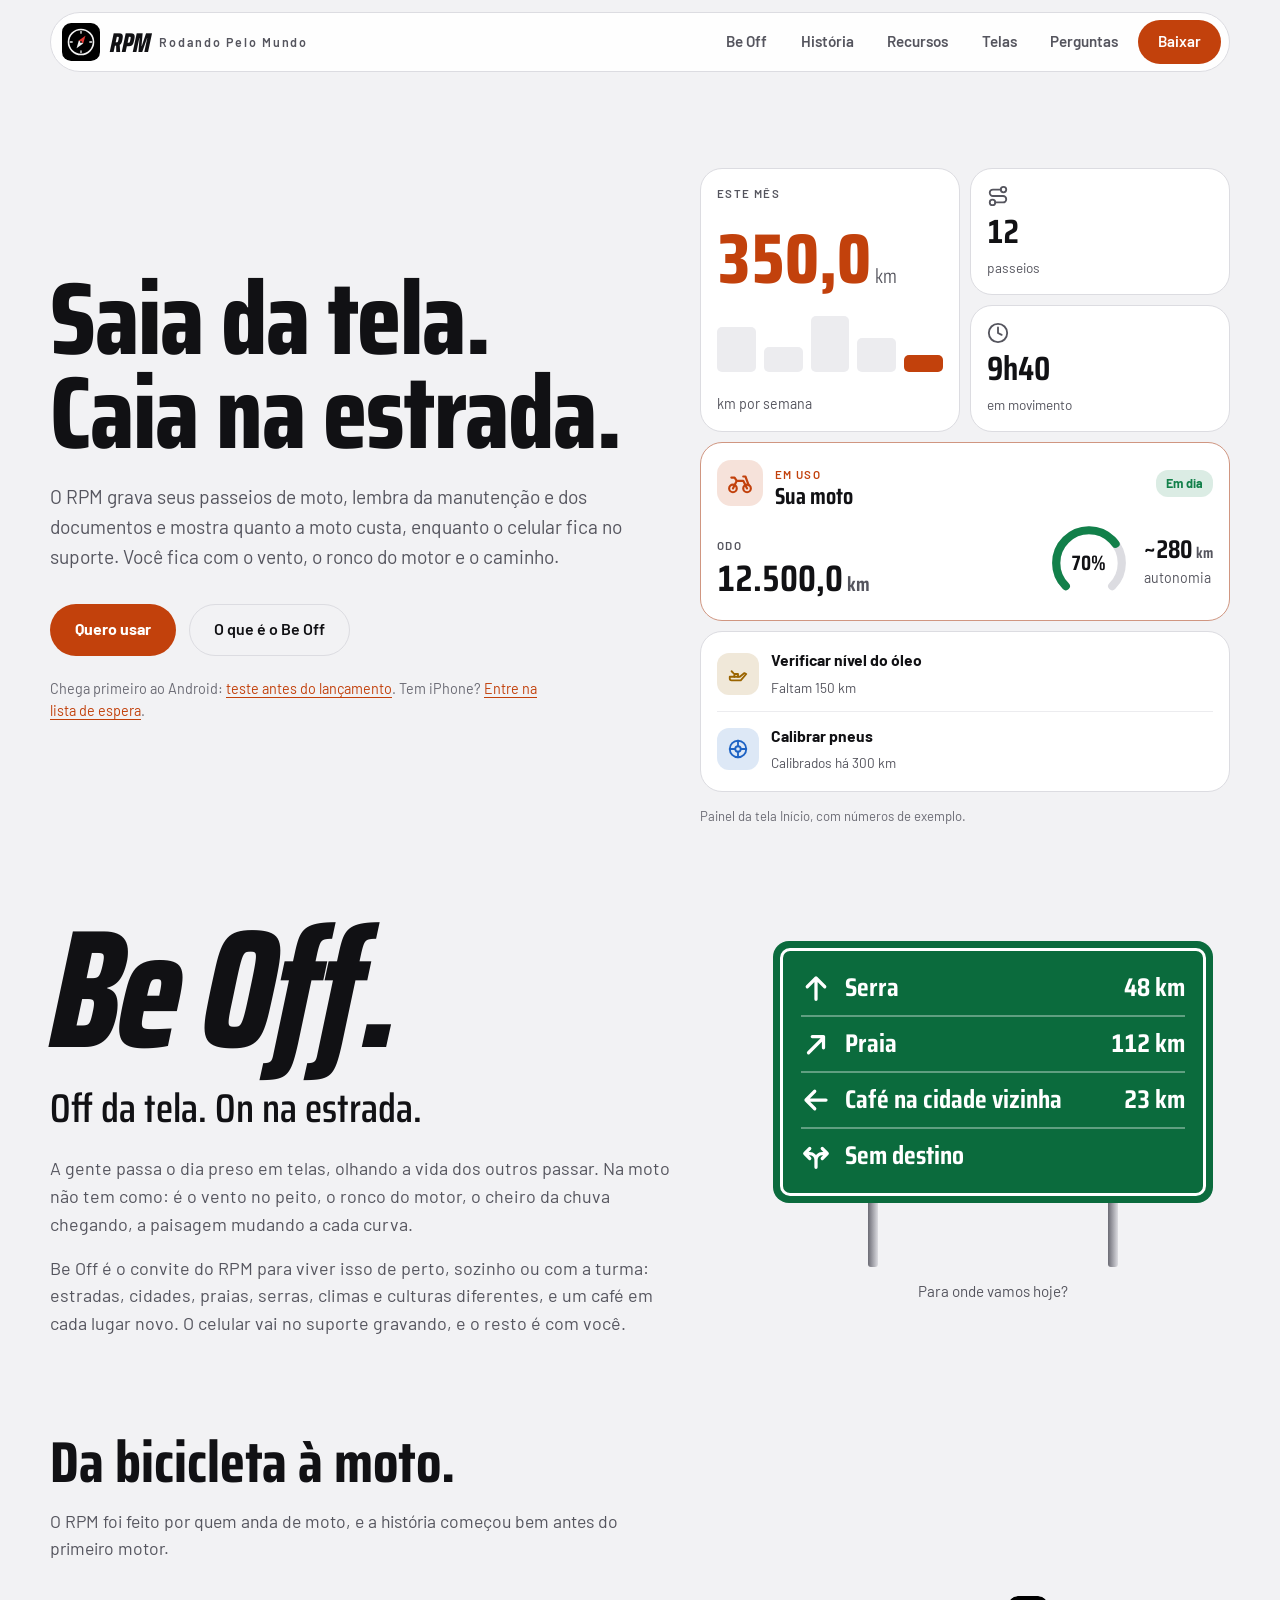
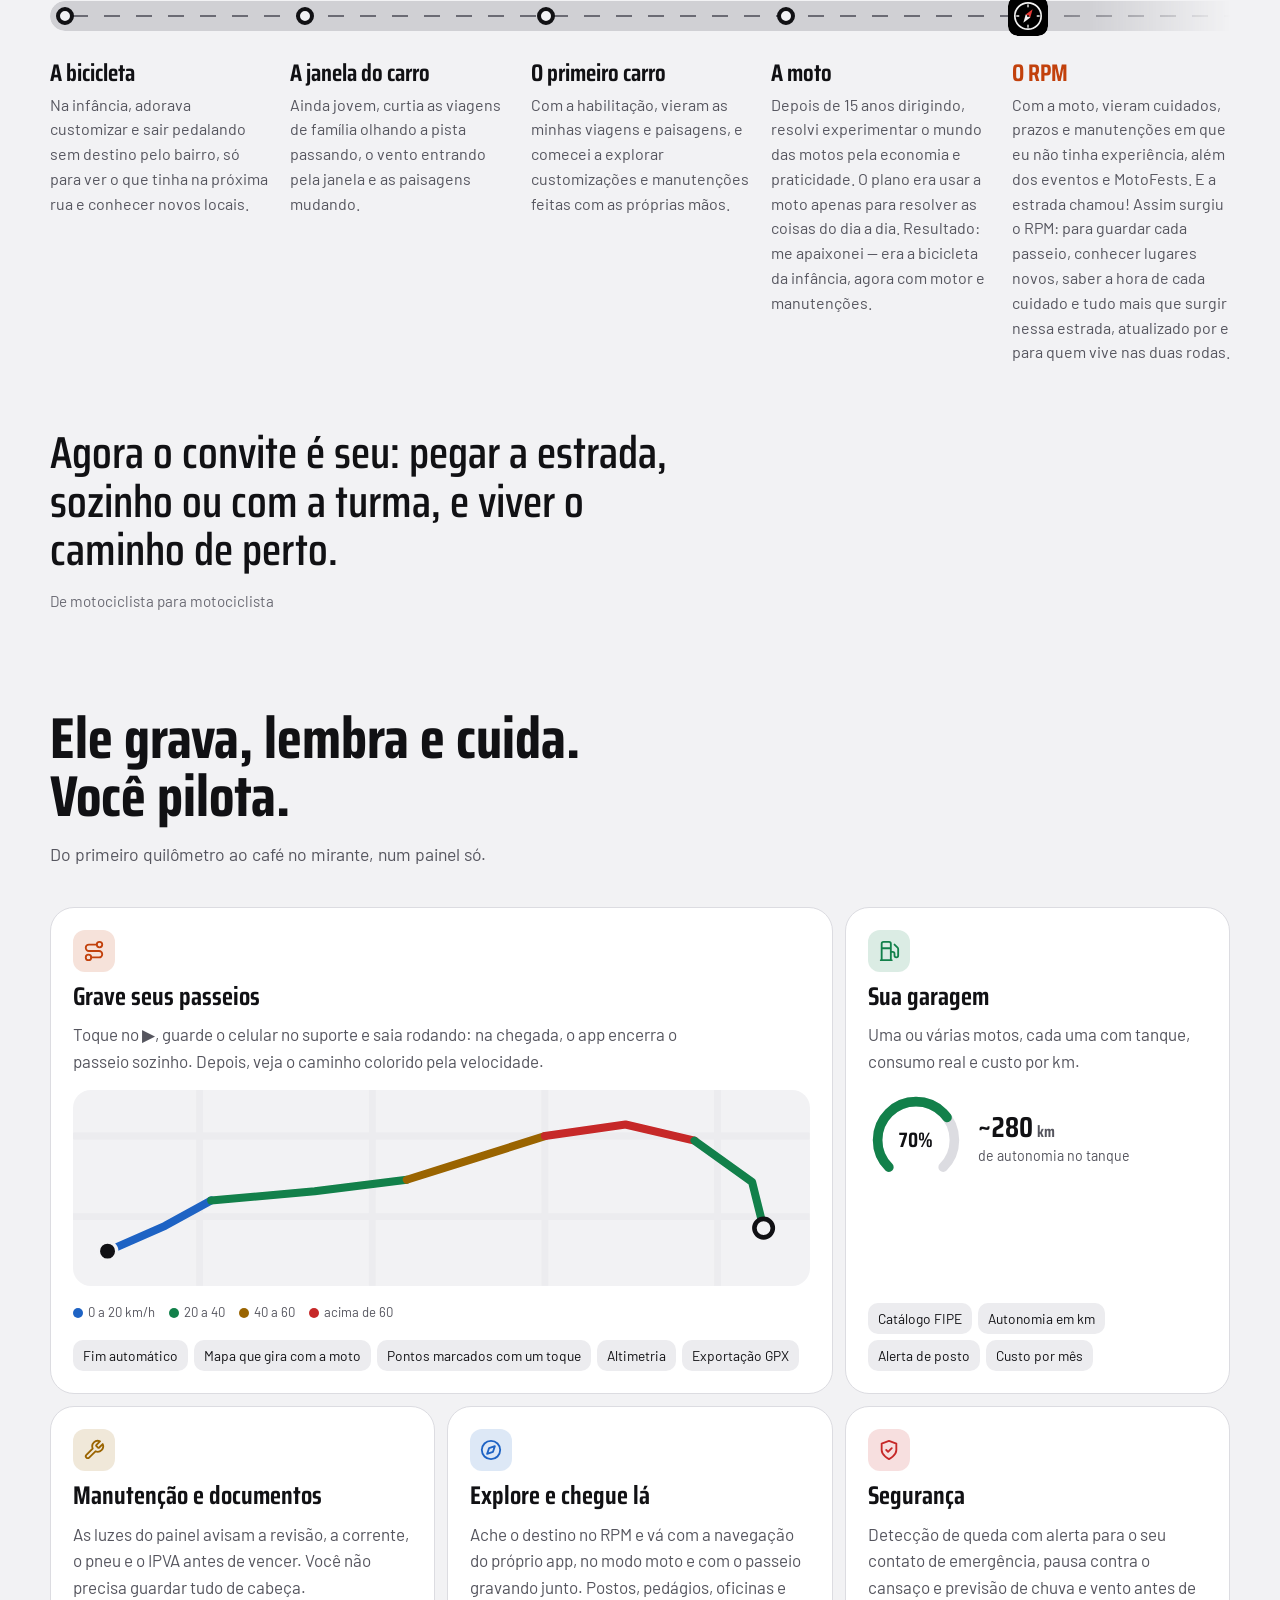
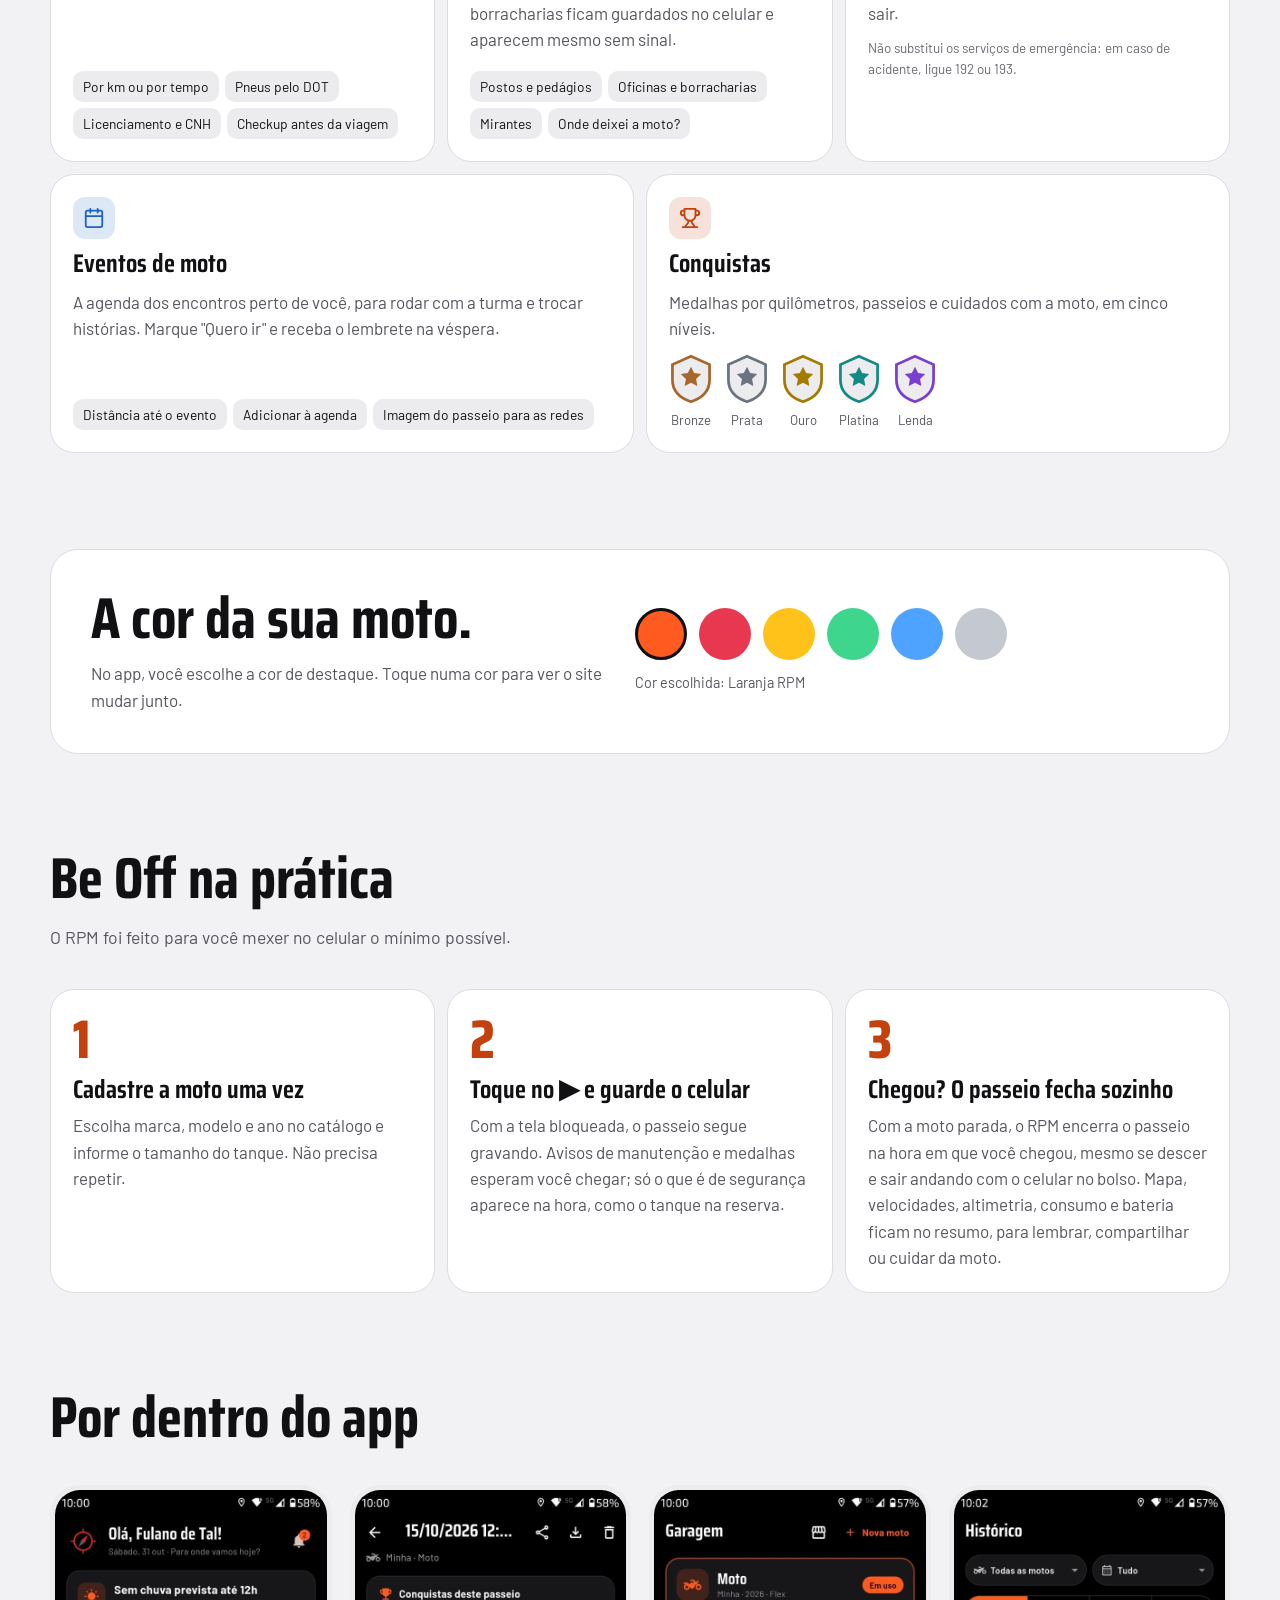
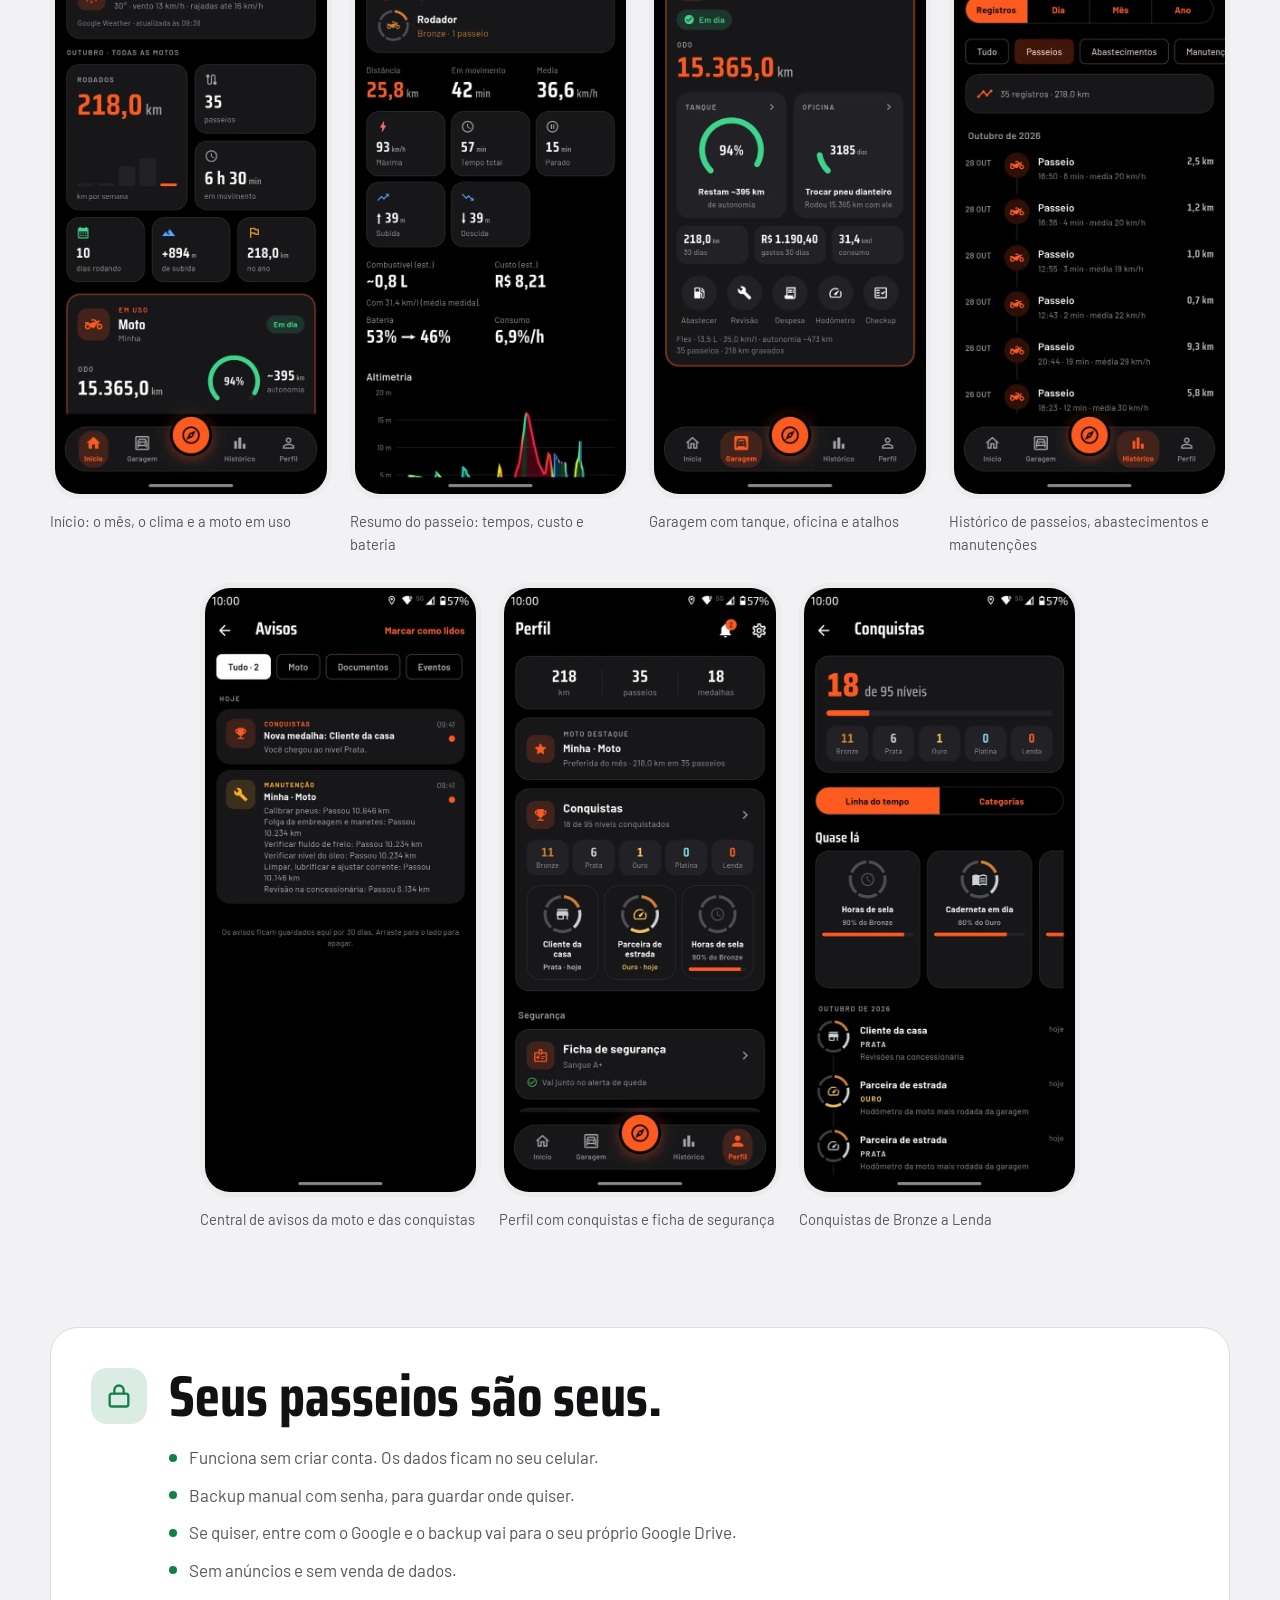
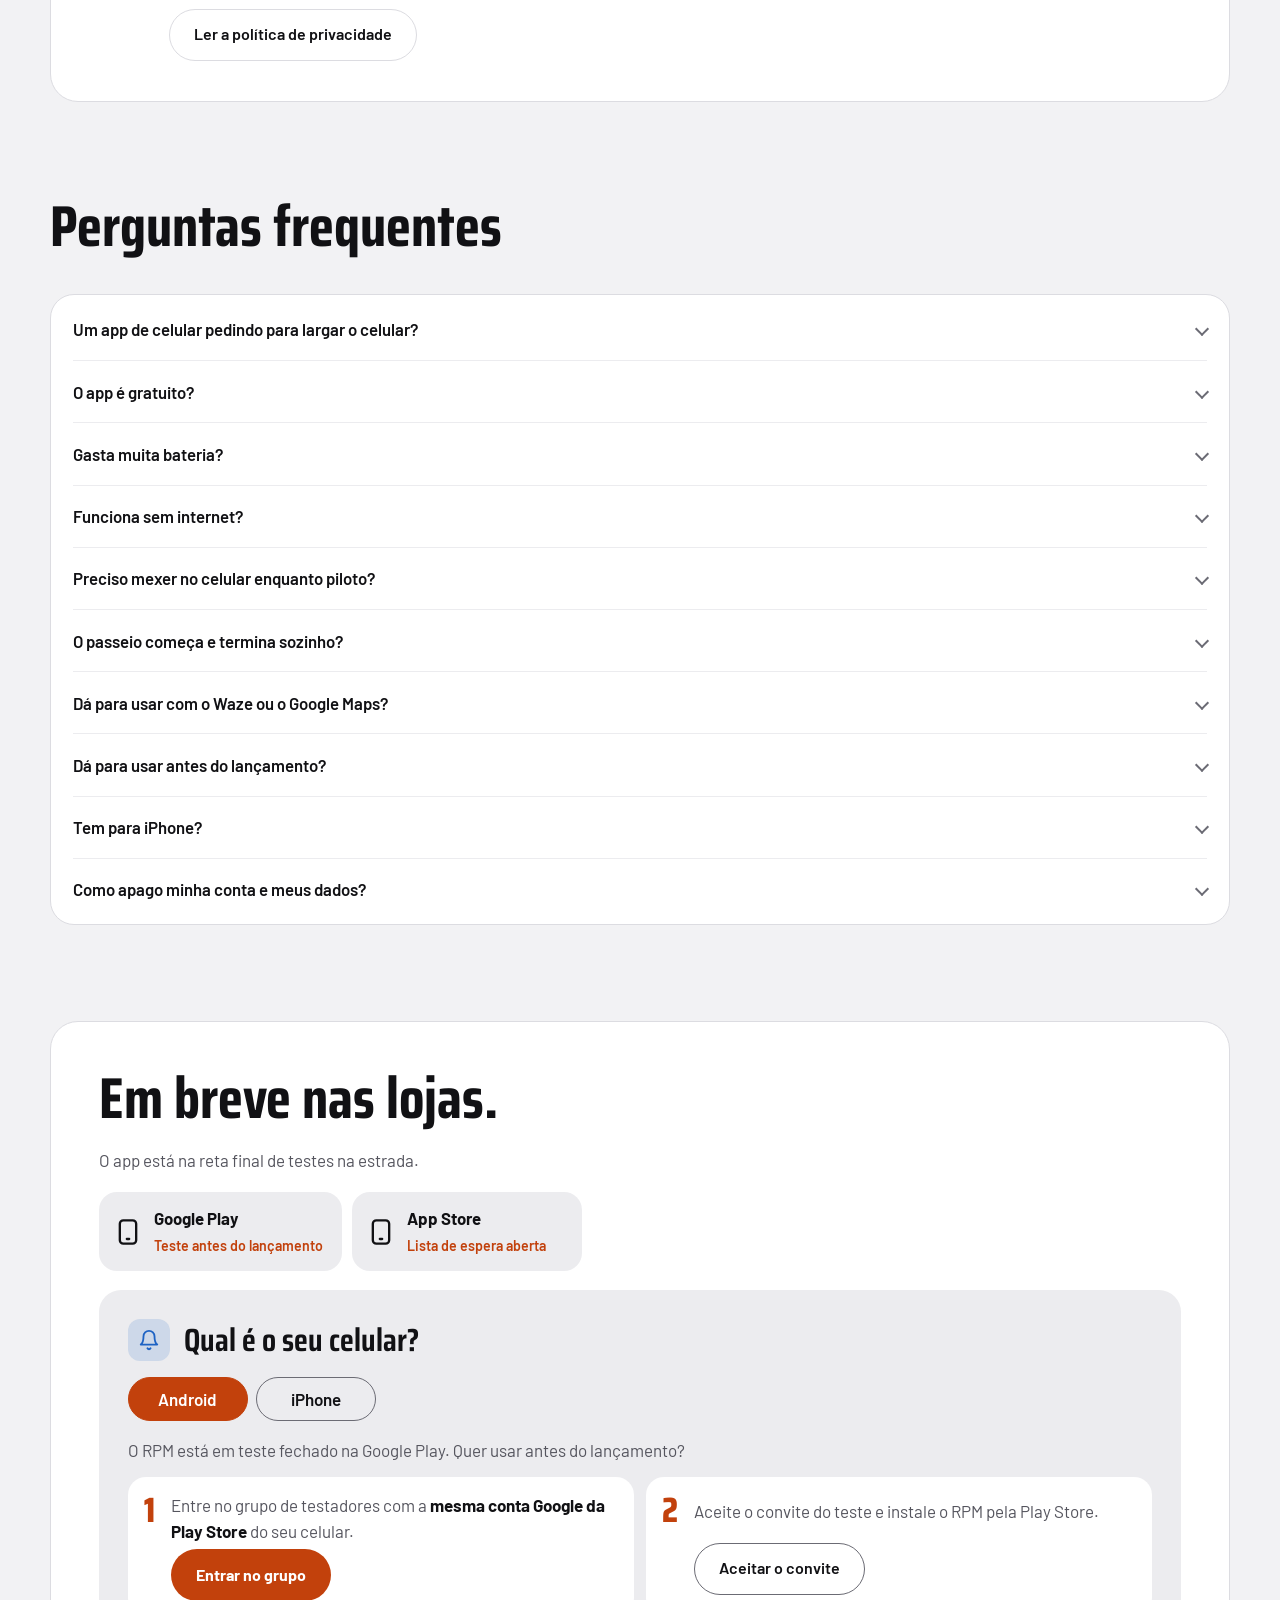
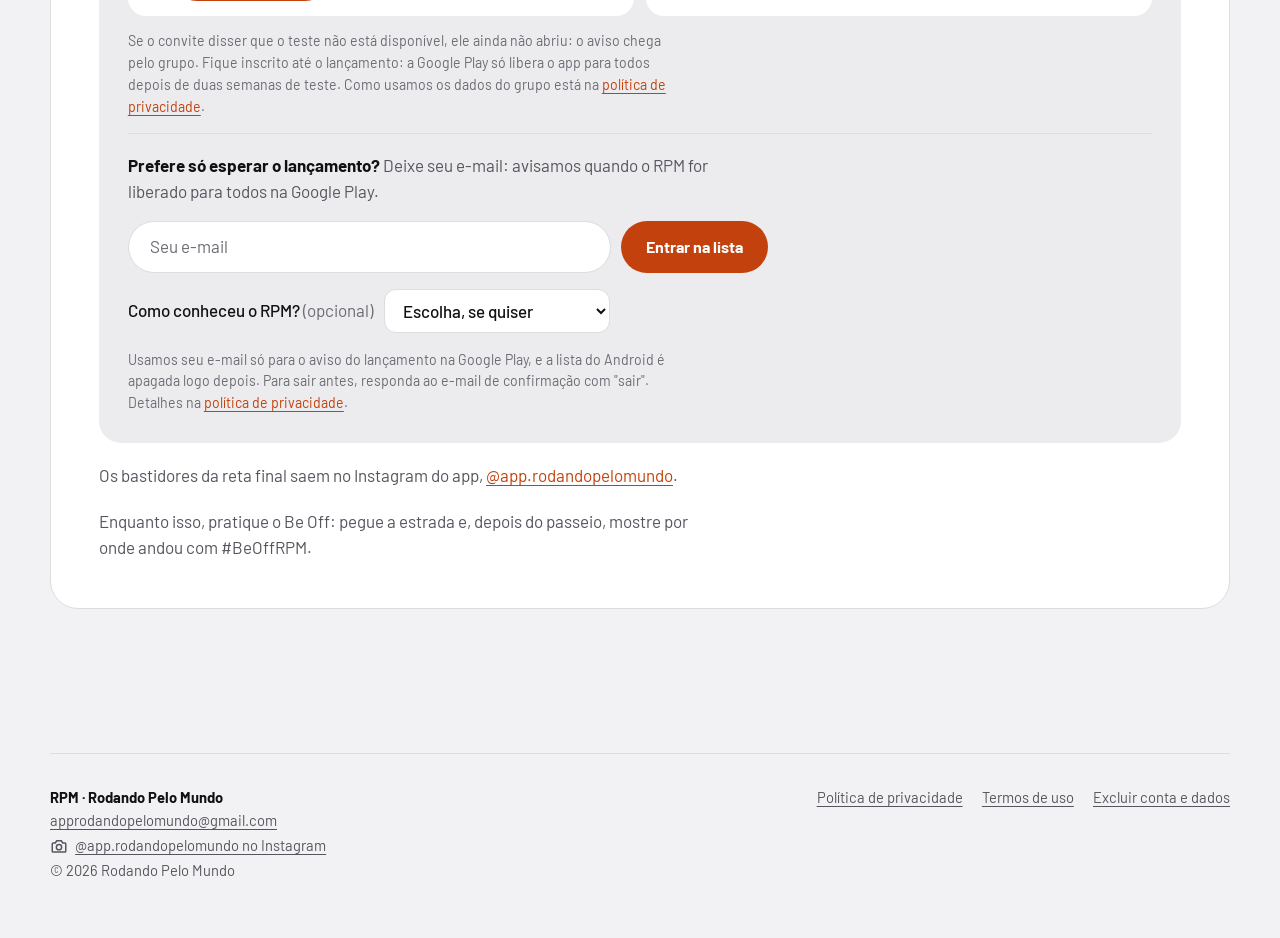
==== commit 9db3c017: "Site: teste e lista de espera do Android, com a política" ====
--- a/index.html
+++ b/index.html
@@ -79,7 +79,7 @@
           <a class="botao" href="#baixar">Quero usar</a>
           <a class="botao contorno" href="#be-off">O que é o Be Off</a>
         </div>
-        <p class="selo-plataforma">Chega primeiro ao Android. Tem iPhone? <a href="#iphone">Entre na lista de espera</a>.</p>
+        <p class="selo-plataforma">Chega primeiro ao Android: <a href="#android">teste antes do lançamento</a>. Tem iPhone? <a href="#iphone">Entre na lista de espera</a>.</p>
       </div>
 
       <!-- Um pedaço da tela Início do app, com números de exemplo -->
@@ -416,6 +416,7 @@
         <details><summary>Preciso mexer no celular enquanto piloto?</summary><p>Não, e não deve. Você toca no ▶︎ antes de sair, o passeio termina sozinho quando você chega, e funções como pesquisar um destino só abrem com a moto parada.</p></details>
         <details><summary>O passeio começa e termina sozinho?</summary><p>Termina, sim: com a moto parada por alguns minutos, o RPM encerra o passeio (dá para ajustar o tempo ou desligar). O fim fica na chegada: se você descer e andar com o celular no bolso, a caminhada não entra no passeio. Numa parada longa, como o almoço numa viagem, é só pausar: pausado, ele não encerra. Começar é sempre pelo ▶︎, de propósito: o RPM só usa o GPS em segundo plano enquanto grava, e um trajeto de carro, ônibus ou Uber não vira passeio por engano.</p></details>
         <details><summary>Dá para usar com o Waze ou o Google Maps?</summary><p>Dá. O RPM tem navegação própria, no modo moto e com o passeio gravando junto. Se preferir o Waze ou o Google Maps, comece o passeio no ▶︎ e abra a rota no navegador que você já usa: a gravação continua no RPM.</p></details>
+        <details><summary>Dá para usar antes do lançamento?</summary><p>No Android, sim: o RPM está em teste fechado na Google Play. Entre no grupo de testadores com a mesma conta Google da Play Store do seu celular e aceite o convite, como mostra o <a href="#android">passo a passo</a>. Quem entra no teste usa o app de verdade e ajuda a acertar o que falta antes do lançamento.</p></details>
         <details><summary>Tem para iPhone?</summary><p>Ainda não. O RPM chega primeiro ao Android, e a versão para iPhone não tem data. Deixe seu e-mail na <a href="#iphone">lista de espera</a>: o tamanho da lista ajuda a decidir quando ela sai, e você recebe o aviso quando o app chegar à App Store.</p></details>
         <details><summary>Como apago minha conta e meus dados?</summary><p>Pelo próprio app, em Configurações, ou seguindo os passos da página <a href="excluir-conta.html">Excluir conta e dados</a>.</p></details>
       </div>
@@ -430,50 +431,85 @@
         <p class="t70">O app está na reta final de testes na estrada.</p>
         <!-- Quando publicar, troque cada bloco pelo selo oficial da loja com o link -->
         <div class="lojas">
-          <div class="loja">
+          <a class="loja" href="#android">
             <svg viewBox="0 0 24 24" aria-hidden="true"><rect x="5" y="2" width="14" height="20" rx="3"/><path d="M11 18h2"/></svg>
-            <div><strong>Google Play</strong><small>Em breve</small></div>
-          </div>
+            <div><strong>Google Play</strong><small>Teste antes do lançamento</small></div>
+          </a>
           <a class="loja" href="#iphone">
             <svg viewBox="0 0 24 24" aria-hidden="true"><rect x="5" y="2" width="14" height="20" rx="3"/><path d="M11 18h2"/></svg>
             <div><strong>App Store</strong><small>Lista de espera aberta</small></div>
           </a>
         </div>
-        <div><a class="botao" href="mailto:approdandopelomundo@gmail.com?subject=Quero%20ser%20avisado%20do%20lan%C3%A7amento%20do%20RPM%20no%20Android">Me avise no lançamento para Android</a></div>
-
-        <!-- ======== Lista de espera do iPhone ========
-             Mede a procura antes de pagar a conta Apple. O formulário manda
-             os campos para o Apps Script da planilha da conta do app
-             (data-endereco, a URL que termina em /exec); o código do script
-             está em _ferramentas/lista_espera_iphone.gs.
+
+        <!-- ======== Teste e lista de espera do lançamento ========
+             Um painel só, com a escolha Android ou iPhone. Os links #android
+             e #iphone (o #iphone já circula no Instagram) abrem o painel com
+             a plataforma marcada; sem o link, o site escolhe pelo celular de
+             quem abre (iPhone ou iPad = iPhone; o resto = Android).
+             - Android: o caminho principal é o teste fechado (grupo dos
+               testadores + convite da Play). O formulário fica para quem só
+               quer o aviso do lançamento. O e-mail da planilha não coloca
+               ninguém no teste: só a conta Google que participa do grupo.
+             - iPhone: a lista de espera, com o "testar antes" do TestFlight.
+             - data-so="android" ou "iphone": só aparece com aquela escolha
+               (o site.js troca o atributo hidden).
+             O formulário manda os campos para o Apps Script da planilha da
+             conta do app (data-endereco, a URL que termina em /exec); o código
+             está em _ferramentas/lista_espera.gs, com os mesmos links do
+             grupo e do convite.
              - "aviso": data deste texto. Mudou o texto ou o que a lista
                guarda? Troque a data e confira a seção 9 da política.
              - "site": isca para robôs, escondida de quem enxerga e de quem
                usa leitor de tela. Gente de verdade nunca preenche.
              - As opções de "Como conheceu o RPM?" precisam ser iguais às
-               ORIGENS_ACEITAS do script. -->
-        <div class="lista-iphone" id="iphone">
+               ORIGENS_ACEITAS do script.
+             Quando o app sair na Google Play: o bloco Google Play vira o selo
+             da loja com o link, o Android sai deste painel e a lista do
+             Android é apagada depois do aviso (card próprio no Quadro). -->
+        <div class="lista-espera" id="lista">
+          <span class="ancora" id="android"></span><span class="ancora" id="iphone"></span>
           <div class="lista-cabeca">
             <span class="espia azul"><svg viewBox="0 0 24 24" aria-hidden="true"><path d="M6 8a6 6 0 0 1 12 0c0 7 3 9 3 9H3s3-2 3-9"/><path d="M10.3 21a1.9 1.9 0 0 0 3.4 0"/></svg></span>
-            <h3>Tem iPhone?</h3>
-          </div>
-
-          <form class="form-lista" id="form-iphone" data-endereco="https://script.google.com/macros/s/AKfycbw3Yyo87O3nAnqudIPvLOa5FSrWoTQSFWmM2VXc9qmTv5mCN1lKg5ffXnjwA4qi3HdW6Q/exec">
-            <p>A versão para iPhone ainda não tem data. Deixe seu e-mail: avisamos quando o RPM chegar à App Store, e o tamanho desta lista ajuda a decidir quando isso acontece.</p>
-
-            <input type="hidden" name="aviso" value="2026-11-09">
+            <h3 id="titulo-lista">Qual é o seu celular?</h3>
+          </div>
+
+          <div class="escolha-plataforma" role="radiogroup" aria-labelledby="titulo-lista">
+            <label><input type="radio" name="plataforma" value="android" checked><span>Android</span></label>
+            <label><input type="radio" name="plataforma" value="iphone"><span>iPhone</span></label>
+          </div>
+
+          <div class="teste-android" data-so="android">
+            <p>O RPM está em teste fechado na Google Play. Quer usar antes do lançamento?</p>
+            <ol class="passos-teste">
+              <li>
+                <p>Entre no grupo de testadores com a <strong>mesma conta Google da Play Store</strong> do seu celular.</p>
+                <a class="botao" href="https://groups.google.com/g/rpm-testadores" target="_blank" rel="noopener">Entrar no grupo</a>
+              </li>
+              <li>
+                <p>Aceite o convite do teste e instale o RPM pela Play Store.</p>
+                <a class="botao contorno" href="https://play.google.com/apps/testing/br.com.rodandopelomundo.app" target="_blank" rel="noopener">Aceitar o convite</a>
+              </li>
+            </ol>
+            <p class="aviso-lista">Se o convite disser que o teste não está disponível, ele ainda não abriu: o aviso chega pelo grupo. Fique inscrito até o lançamento: a Google Play só libera o app para todos depois de duas semanas de teste. Como usamos os dados do grupo está na <a href="privacidade.html#testadores">política de privacidade</a>.</p>
+          </div>
+
+          <form class="form-lista" id="form-lista" data-endereco="https://script.google.com/macros/s/AKfycbw3Yyo87O3nAnqudIPvLOa5FSrWoTQSFWmM2VXc9qmTv5mCN1lKg5ffXnjwA4qi3HdW6Q/exec">
+            <p data-so="android"><strong>Prefere só esperar o lançamento?</strong> Deixe seu e-mail: avisamos quando o RPM for liberado para todos na Google Play.</p>
+            <p data-so="iphone" hidden>A versão para iPhone ainda não tem data. Deixe seu e-mail: avisamos quando o RPM chegar à App Store, e o tamanho desta lista ajuda a decidir quando isso acontece.</p>
+
+            <input type="hidden" name="aviso" value="2026-11-12">
             <div class="isca" aria-hidden="true">
               <label>Não preencha este campo <input type="text" name="site" tabindex="-1" autocomplete="off"></label>
             </div>
 
-            <label class="so-leitor" for="email-iphone">Seu e-mail</label>
+            <label class="so-leitor" for="email-lista">Seu e-mail</label>
             <div class="campo-email">
-              <input id="email-iphone" type="email" name="email" required maxlength="254" autocomplete="email" inputmode="email" placeholder="Seu e-mail">
+              <input id="email-lista" type="email" name="email" required maxlength="254" autocomplete="email" inputmode="email" placeholder="Seu e-mail">
               <button class="botao" type="submit">Entrar na lista</button>
             </div>
 
             <div class="opcoes-lista">
-              <label class="marcar"><input type="checkbox" name="testar" value="sim"> Quero testar antes do lançamento (TestFlight)</label>
+              <label class="marcar" data-so="iphone" hidden><input type="checkbox" name="testar" value="sim" disabled> Quero testar antes do lançamento (TestFlight)</label>
               <label class="escolher">
                 <span>Como conheceu o RPM? <span class="opcional">(opcional)</span></span>
                 <select name="origem">
@@ -489,18 +525,19 @@
               </label>
             </div>
 
-            <p class="aviso-lista">Usamos seu e-mail só para o aviso do lançamento no iPhone e, se você marcar, para o convite de teste. Para sair, responda ao e-mail de confirmação com "sair". Detalhes na <a href="privacidade.html#lista-iphone">política de privacidade</a>.</p>
-            <p class="estado-lista" id="estado-iphone" role="status"></p>
+            <p class="aviso-lista" data-so="android">Usamos seu e-mail só para o aviso do lançamento na Google Play, e a lista do Android é apagada logo depois. Para sair antes, responda ao e-mail de confirmação com "sair". Detalhes na <a href="privacidade.html#lista-espera">política de privacidade</a>.</p>
+            <p class="aviso-lista" data-so="iphone" hidden>Usamos seu e-mail só para o aviso do lançamento no iPhone e, se você marcar, para o convite de teste. Para sair, responda ao e-mail de confirmação com "sair". Detalhes na <a href="privacidade.html#lista-espera">política de privacidade</a>.</p>
+            <p class="estado-lista" id="estado-lista" role="status"></p>
           </form>
 
-          <div class="lista-pronta" id="iphone-pronto" tabindex="-1" hidden>
+          <div class="lista-pronta" id="lista-pronta" tabindex="-1" hidden>
             <p class="lista-pronta-titulo">Você está na lista.</p>
-            <p>Vamos avisar <strong id="iphone-email-pronto"></strong> quando o RPM chegar ao iPhone. A confirmação chega em alguns minutos; se não aparecer, olhe o spam. Se você já estava na lista, ela não vem de novo.</p>
-            <div><button class="botao contorno" type="button" id="iphone-outro">Usar outro e-mail</button></div>
-          </div>
-        </div>
-
-        <p class="t70">Os bastidores da reta final e a chamada para quem quiser testar antes do lançamento saem no Instagram do app, <a href="https://www.instagram.com/app.rodandopelomundo/" target="_blank" rel="noopener">@app.rodandopelomundo</a>.</p>
+            <p>Vamos avisar <strong id="lista-email-pronto"></strong> <span data-so="android">quando o RPM for liberado para todos na Google Play</span><span data-so="iphone" hidden>quando o RPM chegar ao iPhone</span>. A confirmação chega em alguns minutos; se não aparecer, olhe o spam. Se você já estava na lista, ela não vem de novo.</p>
+            <div><button class="botao contorno" type="button" id="lista-outro">Usar outro e-mail</button></div>
+          </div>
+        </div>
+
+        <p class="t70">Os bastidores da reta final saem no Instagram do app, <a href="https://www.instagram.com/app.rodandopelomundo/" target="_blank" rel="noopener">@app.rodandopelomundo</a>.</p>
         <p class="t70">Enquanto isso, pratique o Be Off: pegue a estrada e, depois do passeio, mostre por onde andou com #BeOffRPM.</p>
       </div>
     </div>
--- a/assets/css/style.css
+++ b/assets/css/style.css
@@ -385,17 +385,52 @@
 .loja svg { width: 28px; height: 28px; fill: none; stroke: var(--tinta); stroke-width: 2; stroke-linecap: round; }
 .loja strong { display: block; font-size: 1.05rem; }
 .loja small { color: var(--t70); }
-/* O bloco da App Store é um atalho para a lista de espera */
+/* Os blocos das lojas são atalhos para o painel do teste e da lista */
 a.loja { color: inherit; text-decoration: none; border: 1px solid transparent; }
 a.loja:hover { border-color: var(--t55); }
 a.loja small { color: var(--acento); font-weight: 600; }
 
-/* Lista de espera do iPhone: um painel dentro do cartão Baixar, como os
-   cartões dentro de cartões do app. Campos em pílula, iguais aos botões. */
-.lista-iphone { background: var(--elevado); border-radius: 22px; padding: clamp(1.2rem, 3.5vw, 1.8rem); display: grid; grid-template-columns: minmax(0, 1fr); gap: 1rem; }
+/* Teste e lista de espera do lançamento: um painel dentro do cartão
+   Baixar, como os cartões dentro de cartões do app. Campos em pílula,
+   iguais aos botões. */
+.lista-espera { position: relative; background: var(--elevado); border-radius: 22px; padding: clamp(1.2rem, 3.5vw, 1.8rem); display: grid; grid-template-columns: minmax(0, 1fr); gap: 1rem; }
+/* Âncoras #android e #iphone: no topo do painel, fora da grade (não
+   ocupam linha nem criam espaço a mais) */
+.lista-espera .ancora { position: absolute; top: 0; left: 0; }
 .lista-cabeca { display: flex; align-items: center; gap: .9rem; }
-.lista-iphone h3 { font-size: 2rem; }
-.lista-iphone p { color: var(--t70); }
+.lista-espera h3 { font-size: 2rem; }
+.lista-espera p { color: var(--t70); }
+.lista-espera p strong { color: var(--tinta); }
+
+/* Escolha Android ou iPhone: duas pílulas, como os filtros do app.
+   O rádio fica invisível, mas continua no teclado e no leitor de tela; o
+   visual fica no <span> logo depois dele (input:checked + span). */
+.escolha-plataforma { display: flex; flex-wrap: wrap; gap: .5rem; }
+.escolha-plataforma label { position: relative; display: flex; cursor: pointer; }
+.escolha-plataforma input { position: absolute; opacity: 0; width: 1px; height: 1px; margin: 0; }
+.escolha-plataforma span {
+  display: inline-flex; align-items: center; justify-content: center; width: 100%;
+  min-height: 44px; min-width: 120px; padding: 0 1.3rem; border-radius: 999px;
+  border: 1px solid var(--t55); color: var(--tinta); font-weight: 600;
+}
+.escolha-plataforma input:checked + span { background: var(--acento); border-color: var(--acento); color: var(--sobre-acento); }
+.escolha-plataforma input:focus-visible + span { outline: 3px solid var(--acento); outline-offset: 3px; }
+
+/* Passos do teste no Android: números grandes, como os da seção Be Off na prática */
+.teste-android { display: grid; gap: .9rem; }
+.passos-teste { list-style: none; counter-reset: passo-teste; margin: 0; padding: 0; display: grid; grid-template-columns: repeat(auto-fit, minmax(min(100%, 300px), 1fr)); gap: .8rem; }
+.passos-teste li {
+  counter-increment: passo-teste; display: grid; grid-template-columns: auto minmax(0, 1fr); gap: .3rem 1rem; align-items: center;
+  background: var(--cartao); border-radius: 18px; padding: .9rem 1rem;
+}
+.passos-teste li::before {
+  content: counter(passo-teste); grid-row: span 2; align-self: start;
+  font-family: var(--saira); font-stretch: 75%; font-weight: 800; font-size: 2.2rem; line-height: 1; color: var(--acento);
+}
+.passos-teste li .botao { justify-self: start; }
+.passos-teste li .botao.contorno { border-color: var(--t55); }
+/* Linha entre o teste e o formulário do aviso (só quando o teste aparece) */
+.teste-android:not([hidden]) + .form-lista { border-top: 1px solid var(--borda); padding-top: 1.1rem; }
 .form-lista { display: grid; grid-template-columns: minmax(0, 1fr); gap: 1rem; }
 .campo-email { display: flex; flex-wrap: wrap; gap: .6rem; max-width: 640px; }
 .campo-email input {
@@ -415,16 +450,16 @@
   max-width: 100%; min-height: 44px; padding: 0 .9rem; border-radius: 12px;
   border: 1px solid var(--borda); background: var(--cartao); color: var(--tinta); font: inherit;
 }
-.lista-iphone .aviso-lista { font-size: .88rem; color: var(--t55); max-width: 70ch; }
+.lista-espera .aviso-lista { font-size: .88rem; color: var(--t55); max-width: 70ch; }
 .estado-lista:empty { display: none; }
-.lista-iphone .estado-lista { font-weight: 600; color: var(--urgente); }
+.lista-espera .estado-lista { font-weight: 600; color: var(--urgente); }
 /* Isca para robôs: fora da tela, sem ocupar espaço */
 .isca { position: absolute; left: -10000px; width: 1px; height: 1px; overflow: hidden; }
 .lista-pronta { display: grid; gap: .8rem; }
 .lista-pronta:focus { outline: none; }
 .lista-pronta-titulo { font-family: var(--saira); font-stretch: 75%; font-weight: 700; font-size: 1.6rem; line-height: 1; color: var(--em-dia) !important; }
 .lista-pronta strong { color: var(--tinta); }
-.lista-iphone .botao.contorno { border-color: var(--t55); }
+.lista-espera .botao.contorno { border-color: var(--t55); }
 
 /* Rodapé */
 .rodape { padding: 3rem 0 3.5rem; color: var(--t70); font-size: .92rem; }
@@ -493,6 +528,11 @@
 
 @media (max-width: 560px) {
   .campo-email .botao { flex: 1 1 100%; }
+  .escolha-plataforma label { flex: 1 1 0; }
+  .escolha-plataforma span { min-width: 0; }
+  /* O número fica ao lado do texto, e o botão desce para a linha inteira */
+  .passos-teste li::before { grid-row: auto; }
+  .passos-teste li .botao { grid-column: 1 / -1; justify-self: stretch; }
   .escolher { flex: 1 1 100%; }
   .escolher select { width: 100%; }
   .baixar .botao { width: 100%; padding: .7rem 1.2rem; }
@@ -522,6 +562,8 @@
 .documento .folha { background: var(--cartao); border: 1px solid var(--borda); border-radius: 28px; padding: clamp(1.4rem, 5vw, 3rem); }
 .documento h1 { font-size: clamp(2.6rem, 7vw, 4rem); }
 .documento h2 { font-size: 1.7rem; margin: 2.4rem 0 .8rem; }
+/* Subtítulos dentro de uma seção (a 9 da política, por exemplo) */
+.documento h3 { font-size: 1.3rem; margin: 1.8rem 0 .6rem; color: var(--tinta); }
 .documento p, .documento li { color: var(--t70); }
 .documento p + p { margin-top: .9rem; }
 .documento .atualizado { color: var(--t55); margin-top: .8rem; }
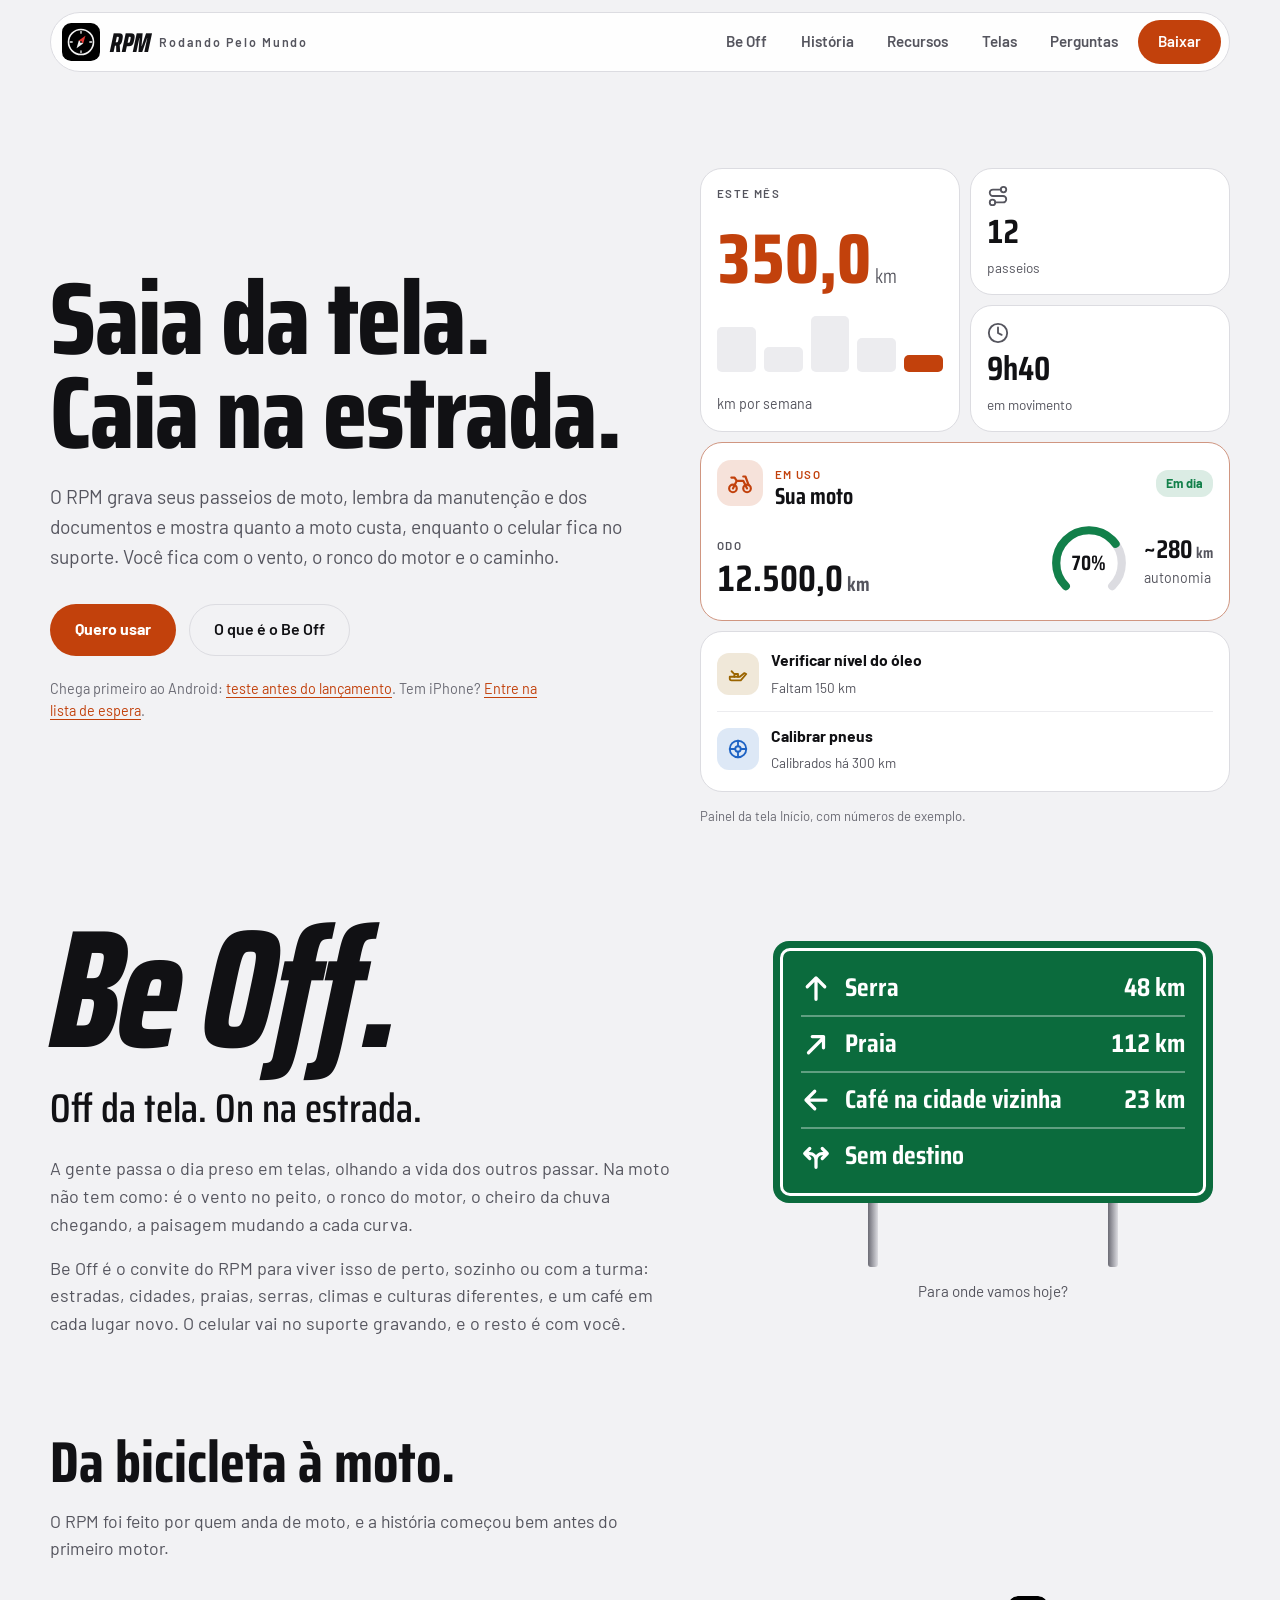
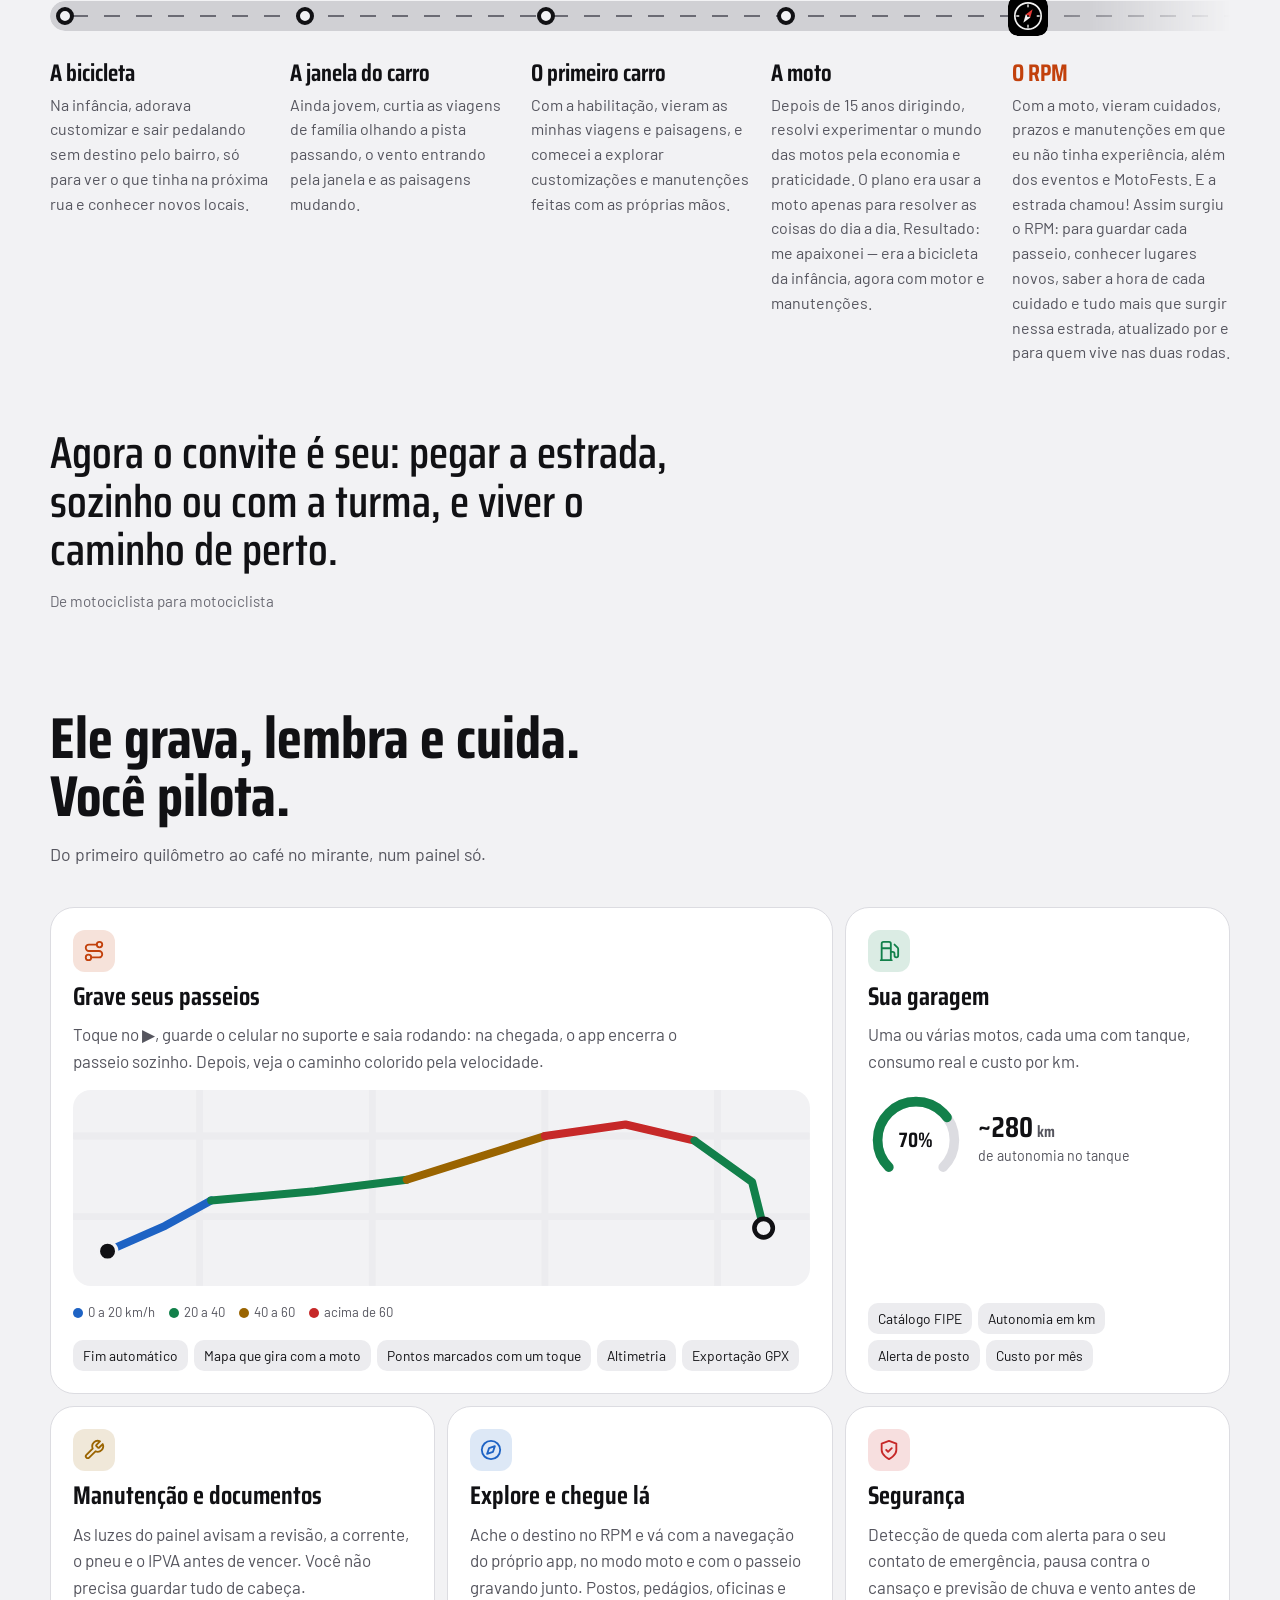
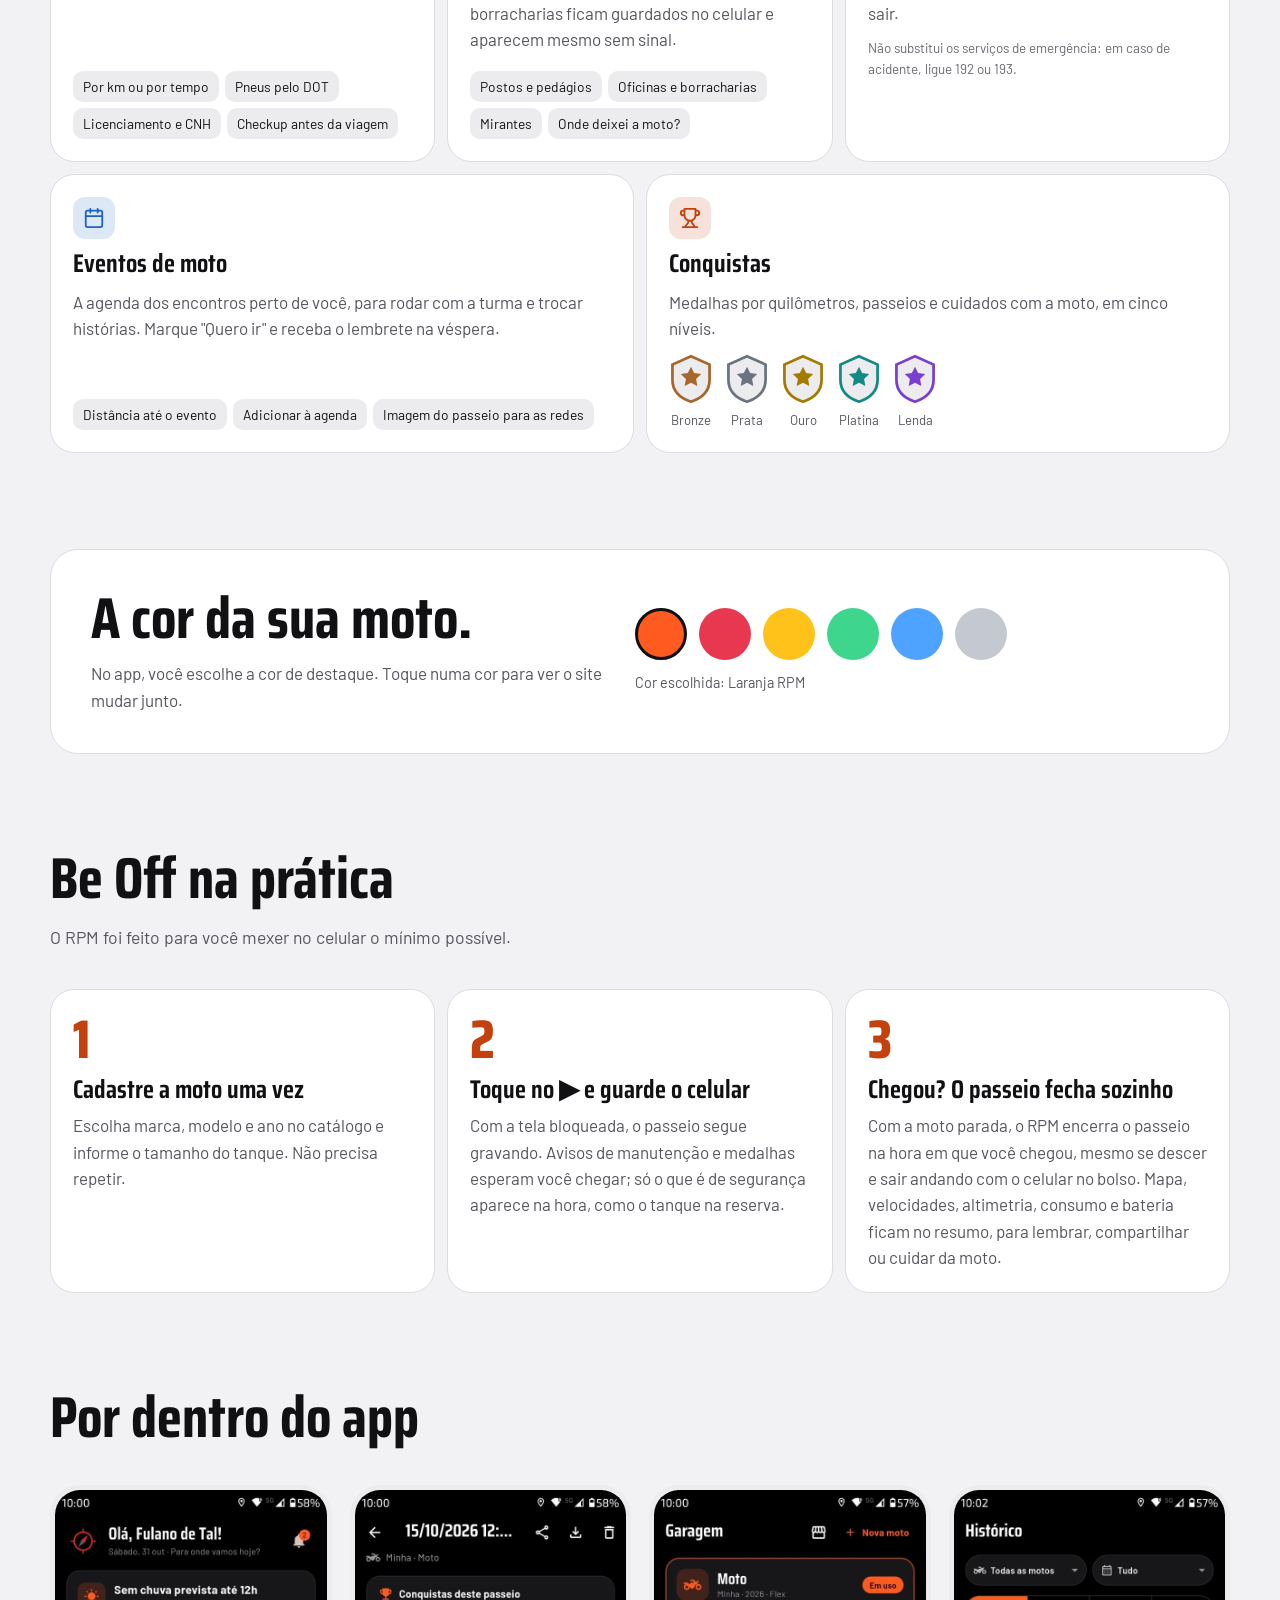
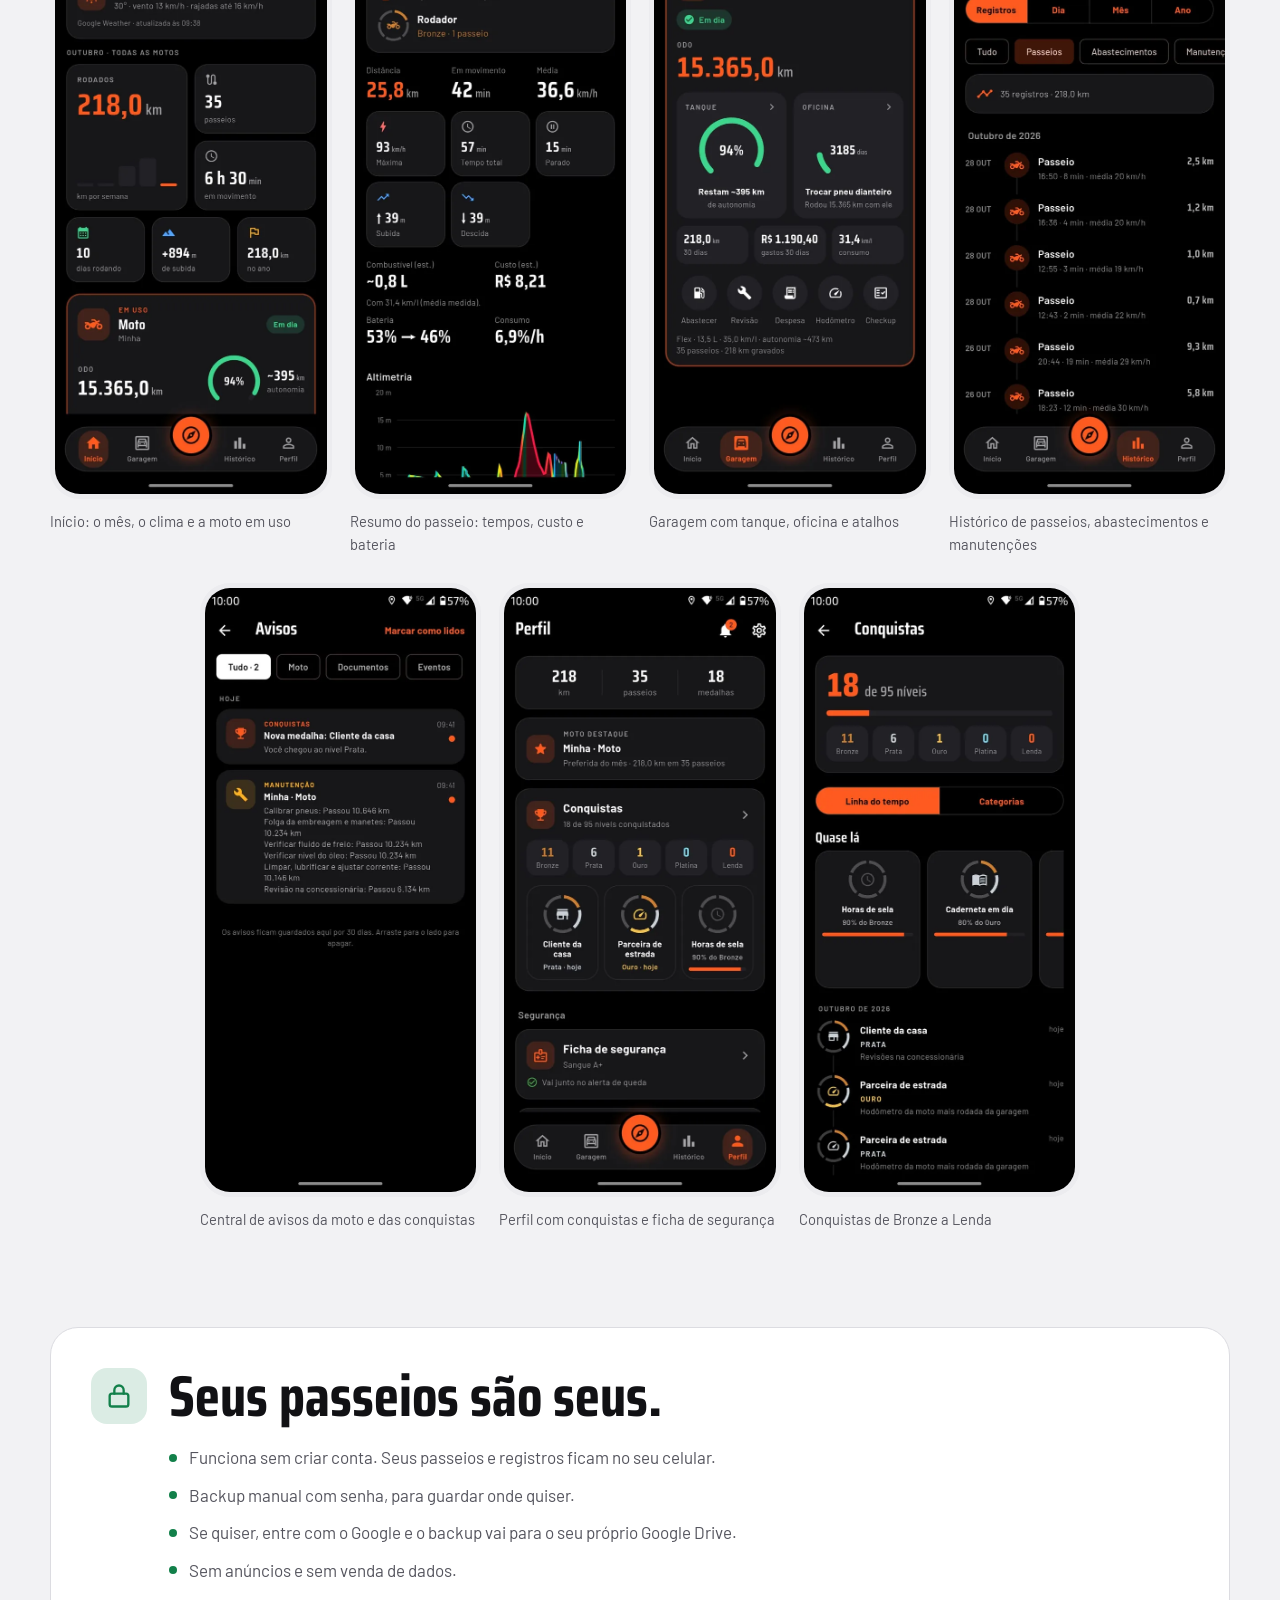
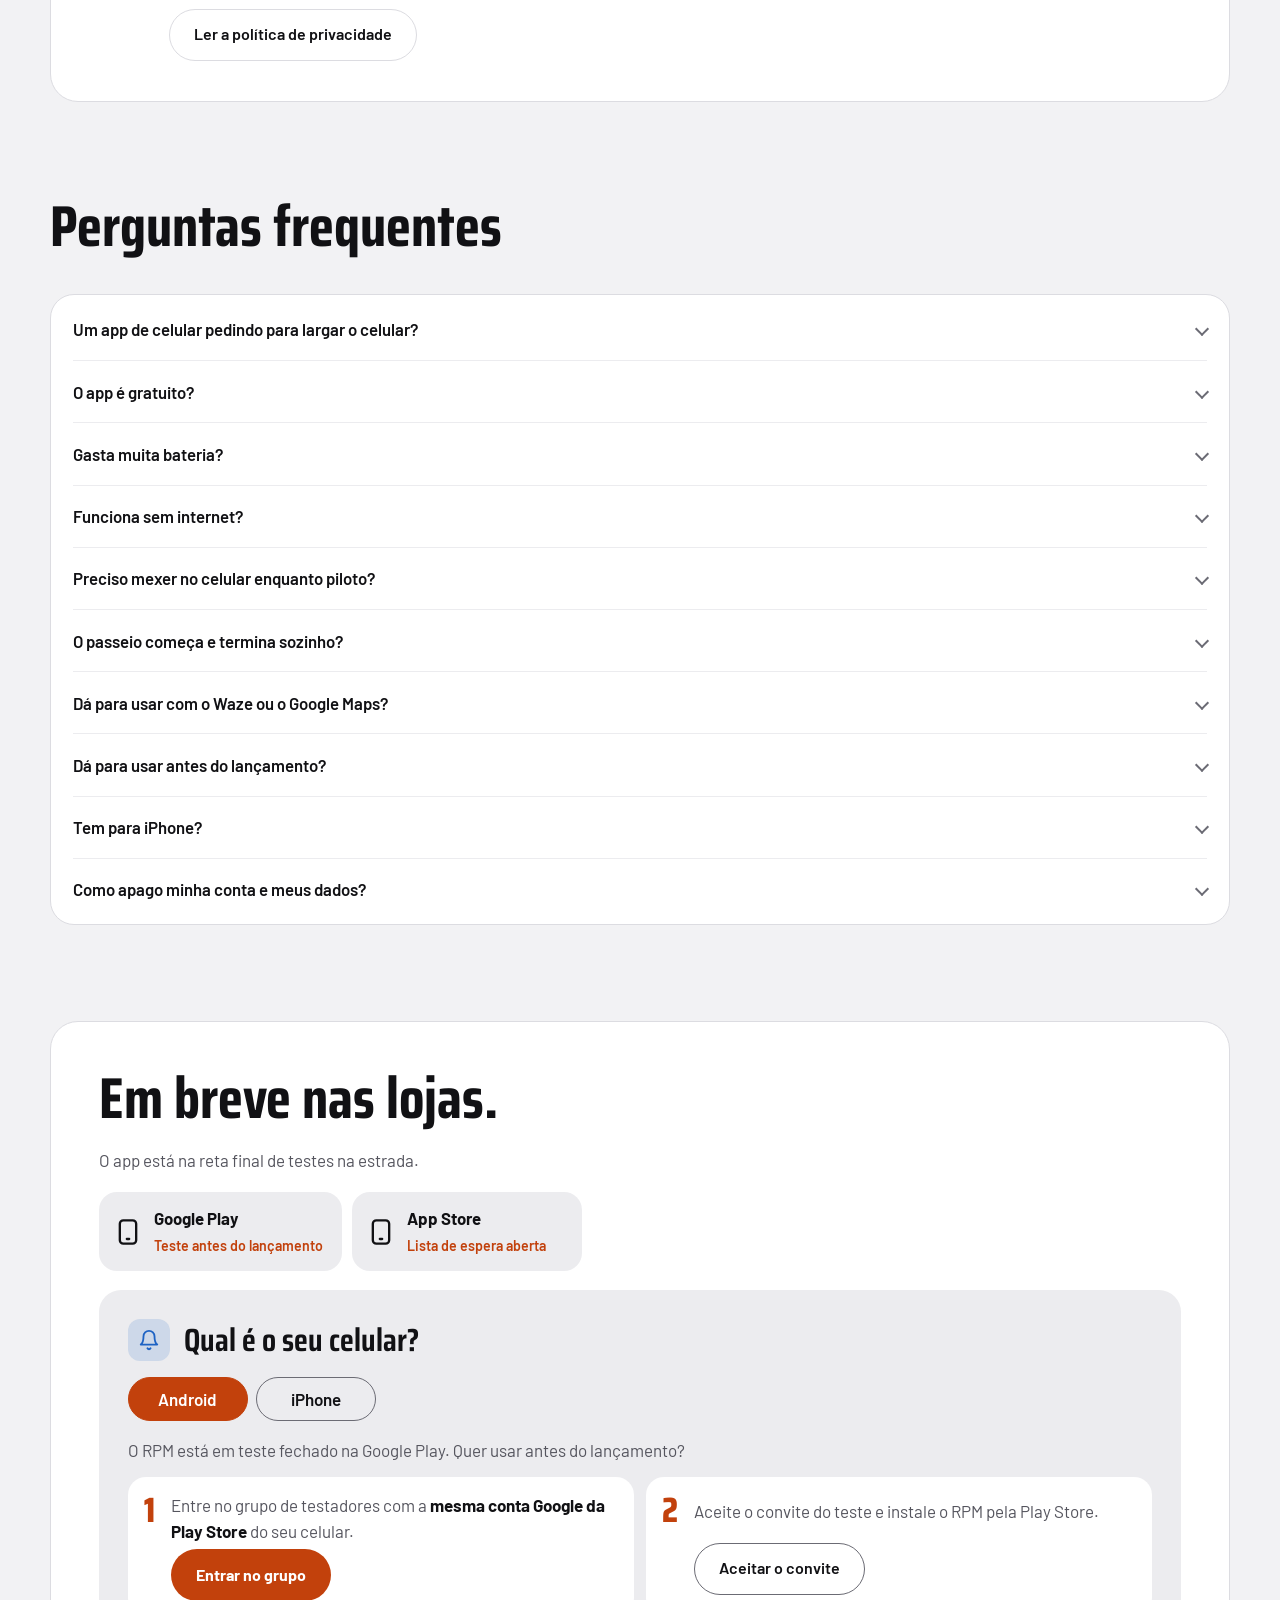
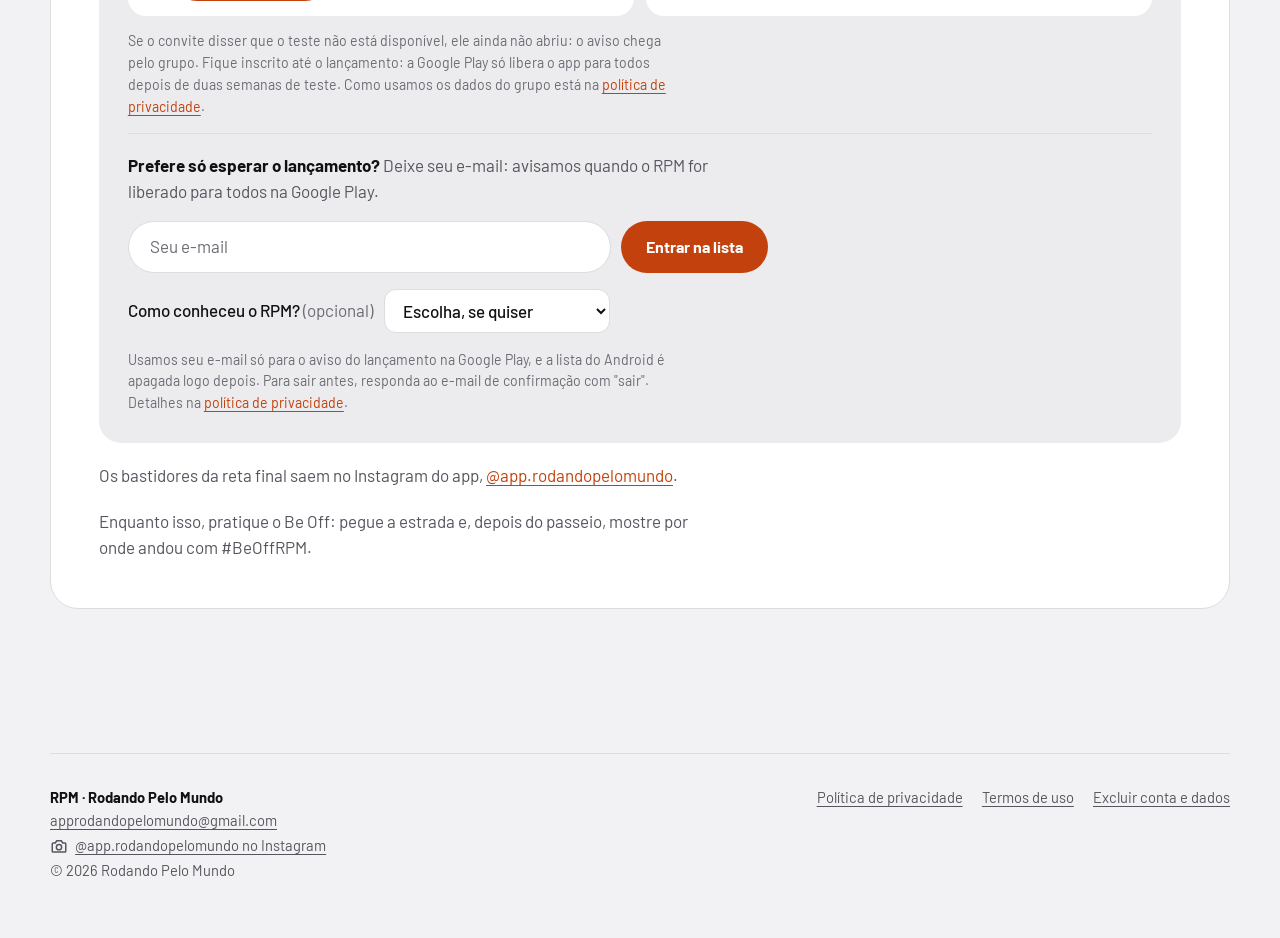
==== commit 589ae20f: "Política e site: relatório de falhas (Crashlytics)" ====
--- a/index.html
+++ b/index.html
@@ -393,7 +393,7 @@
         <div>
           <h2>Seus passeios são seus.</h2>
           <ul>
-            <li>Funciona sem criar conta. Os dados ficam no seu celular.</li>
+            <li>Funciona sem criar conta. Seus passeios e registros ficam no seu celular.</li>
             <li>Backup manual com senha, para guardar onde quiser.</li>
             <li>Se quiser, entre com o Google e o backup vai para o seu próprio Google Drive.</li>
             <li>Sem anúncios e sem venda de dados.</li>
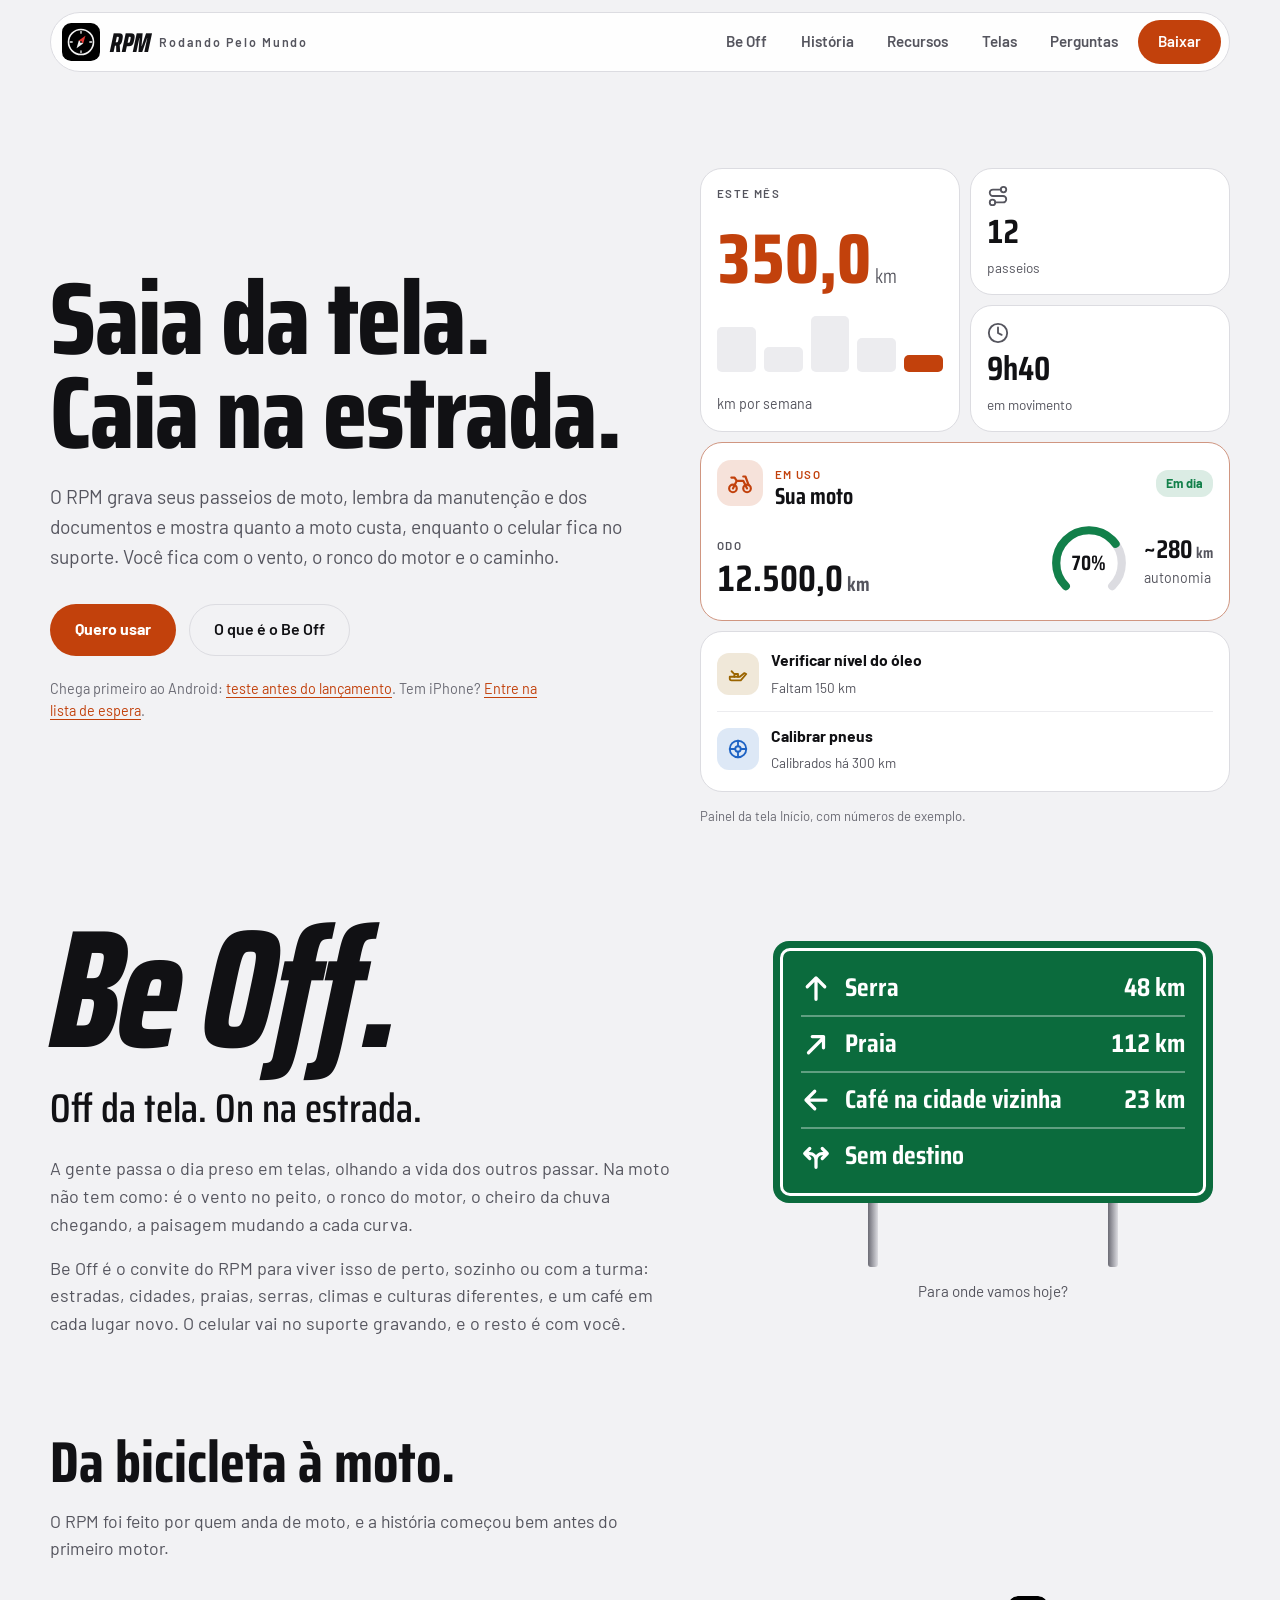
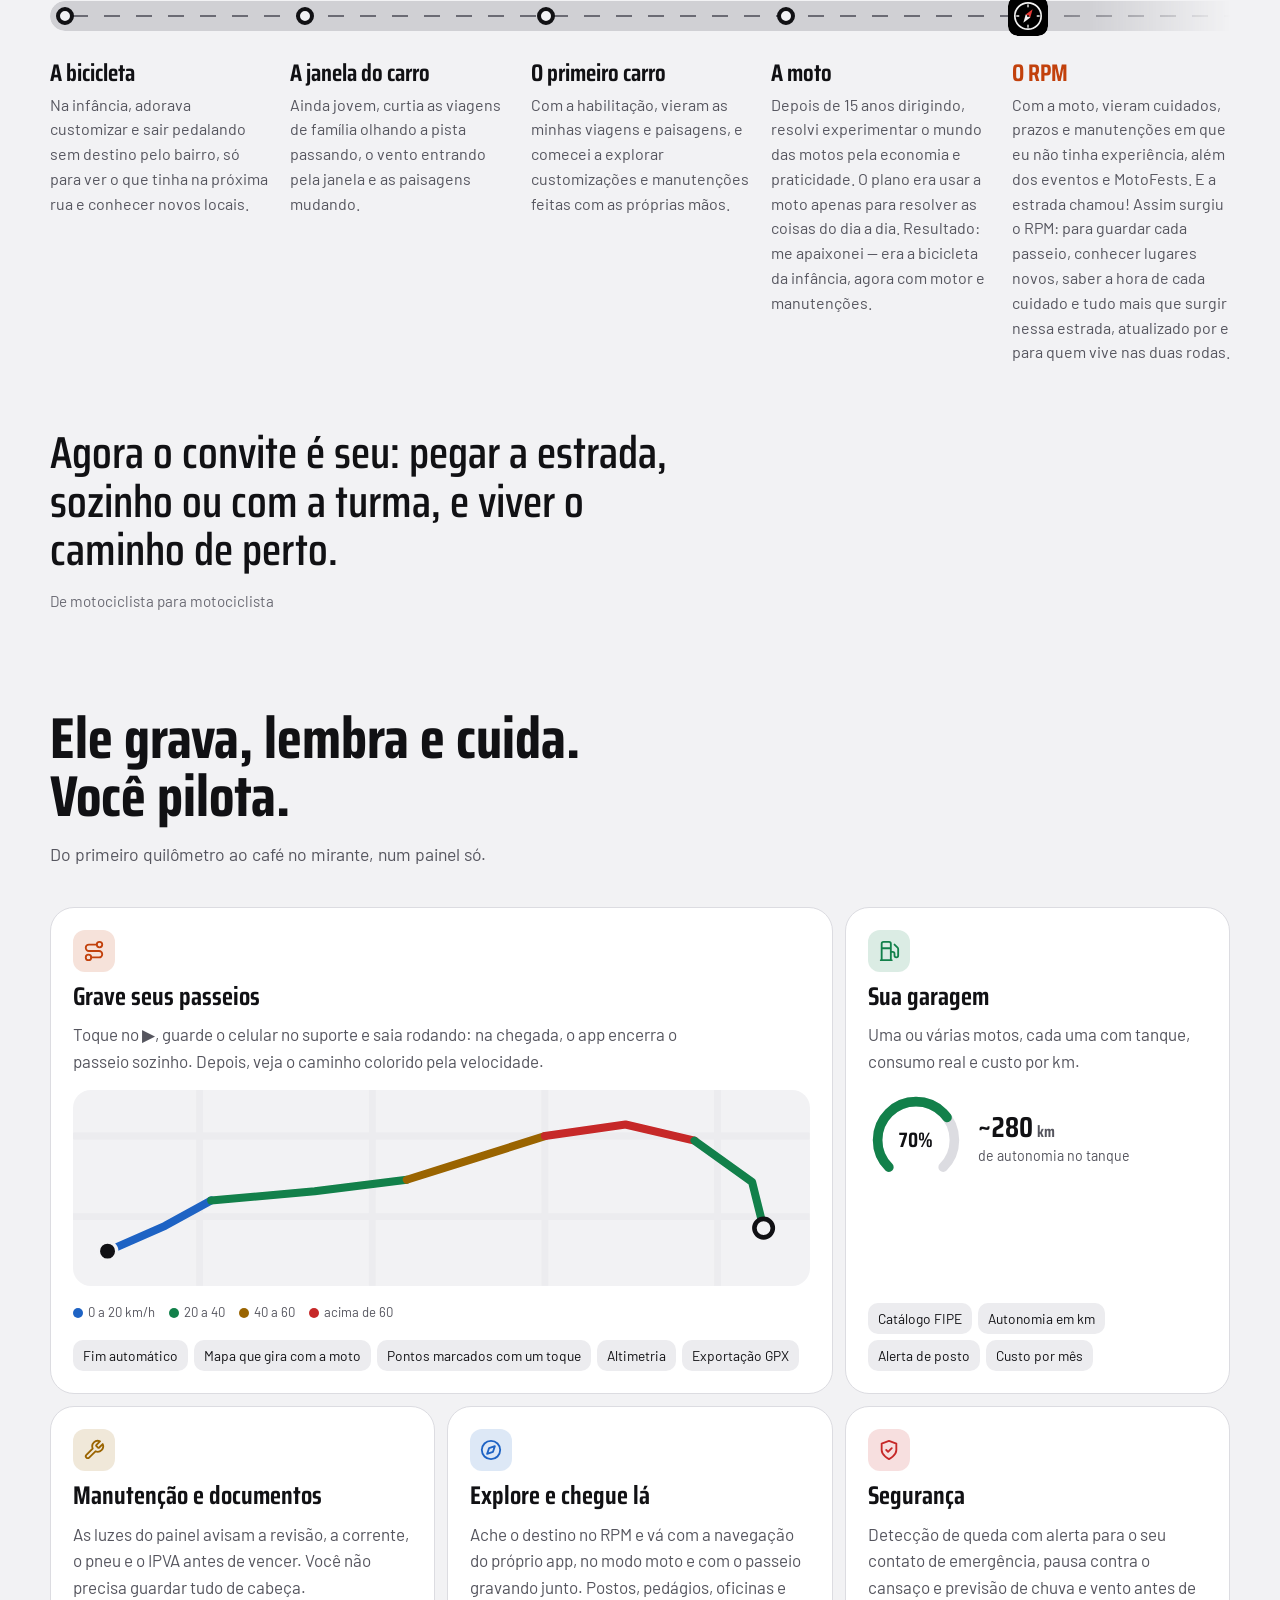
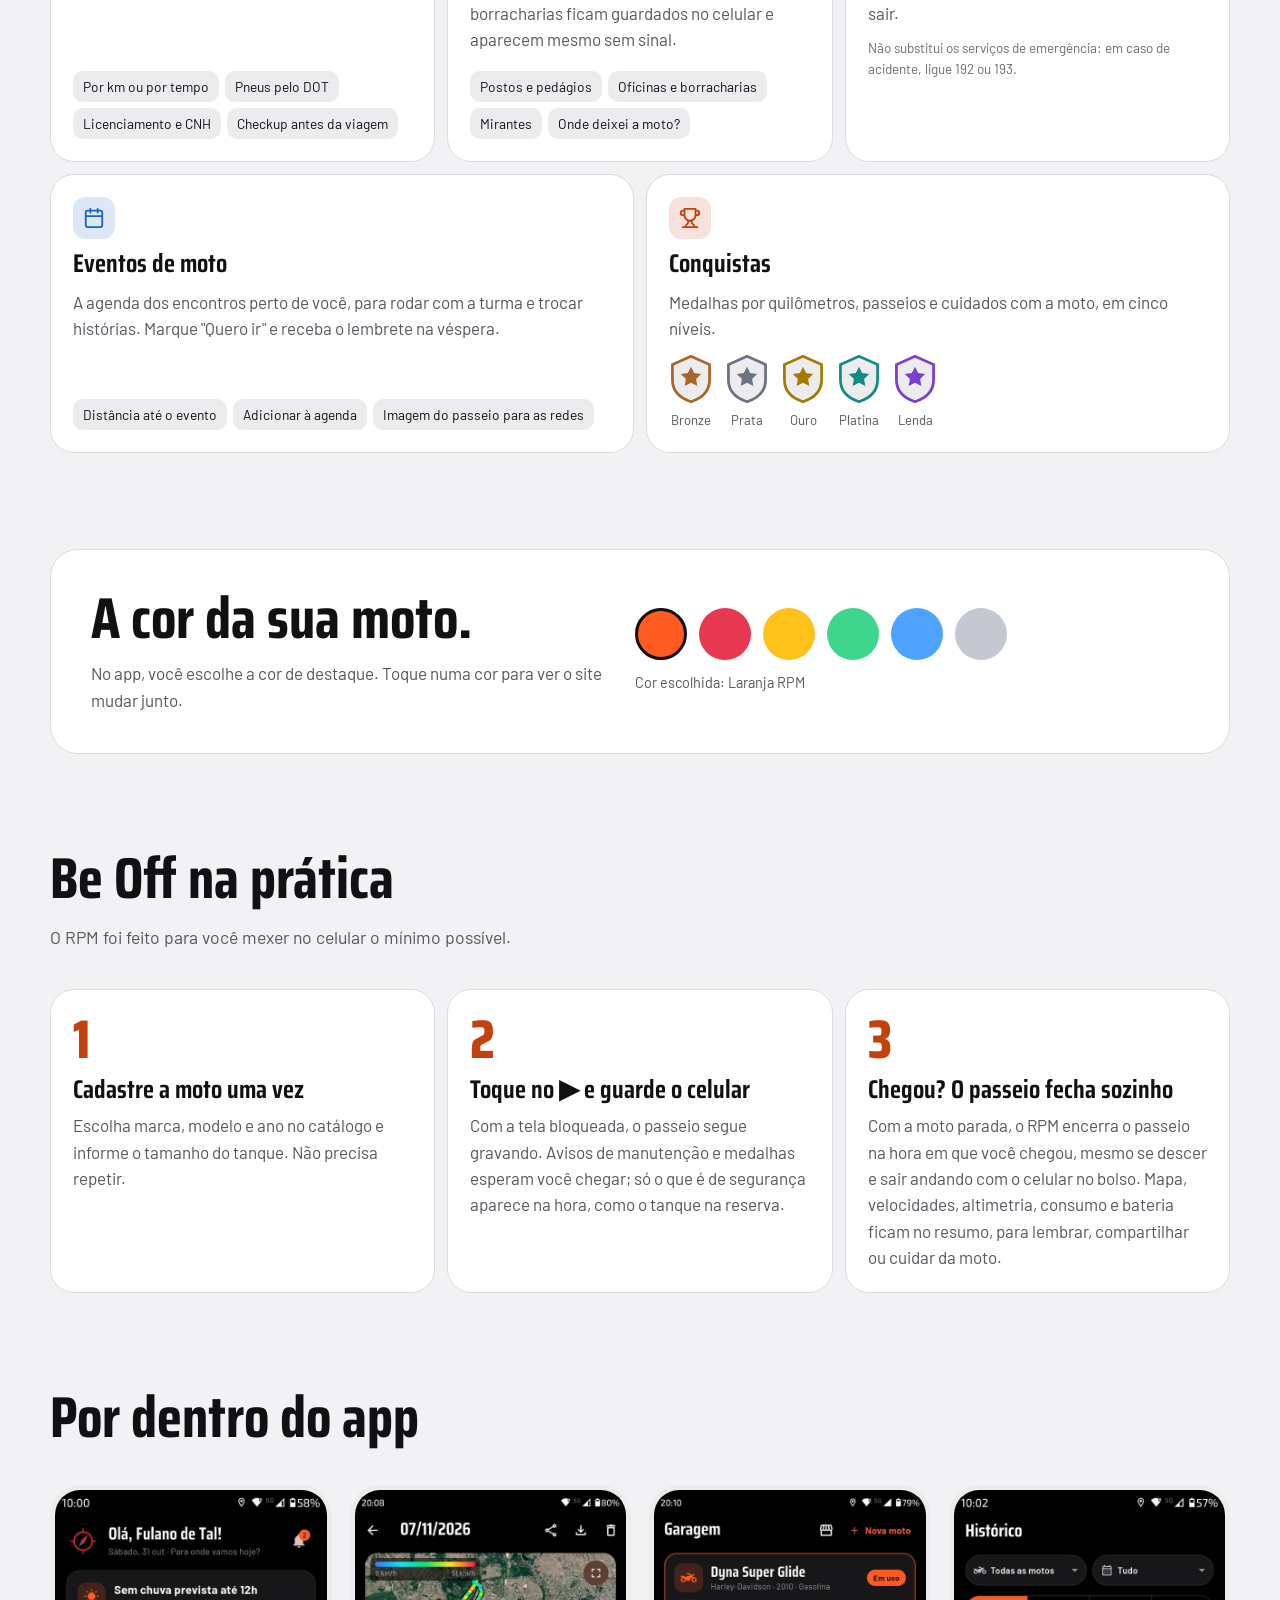
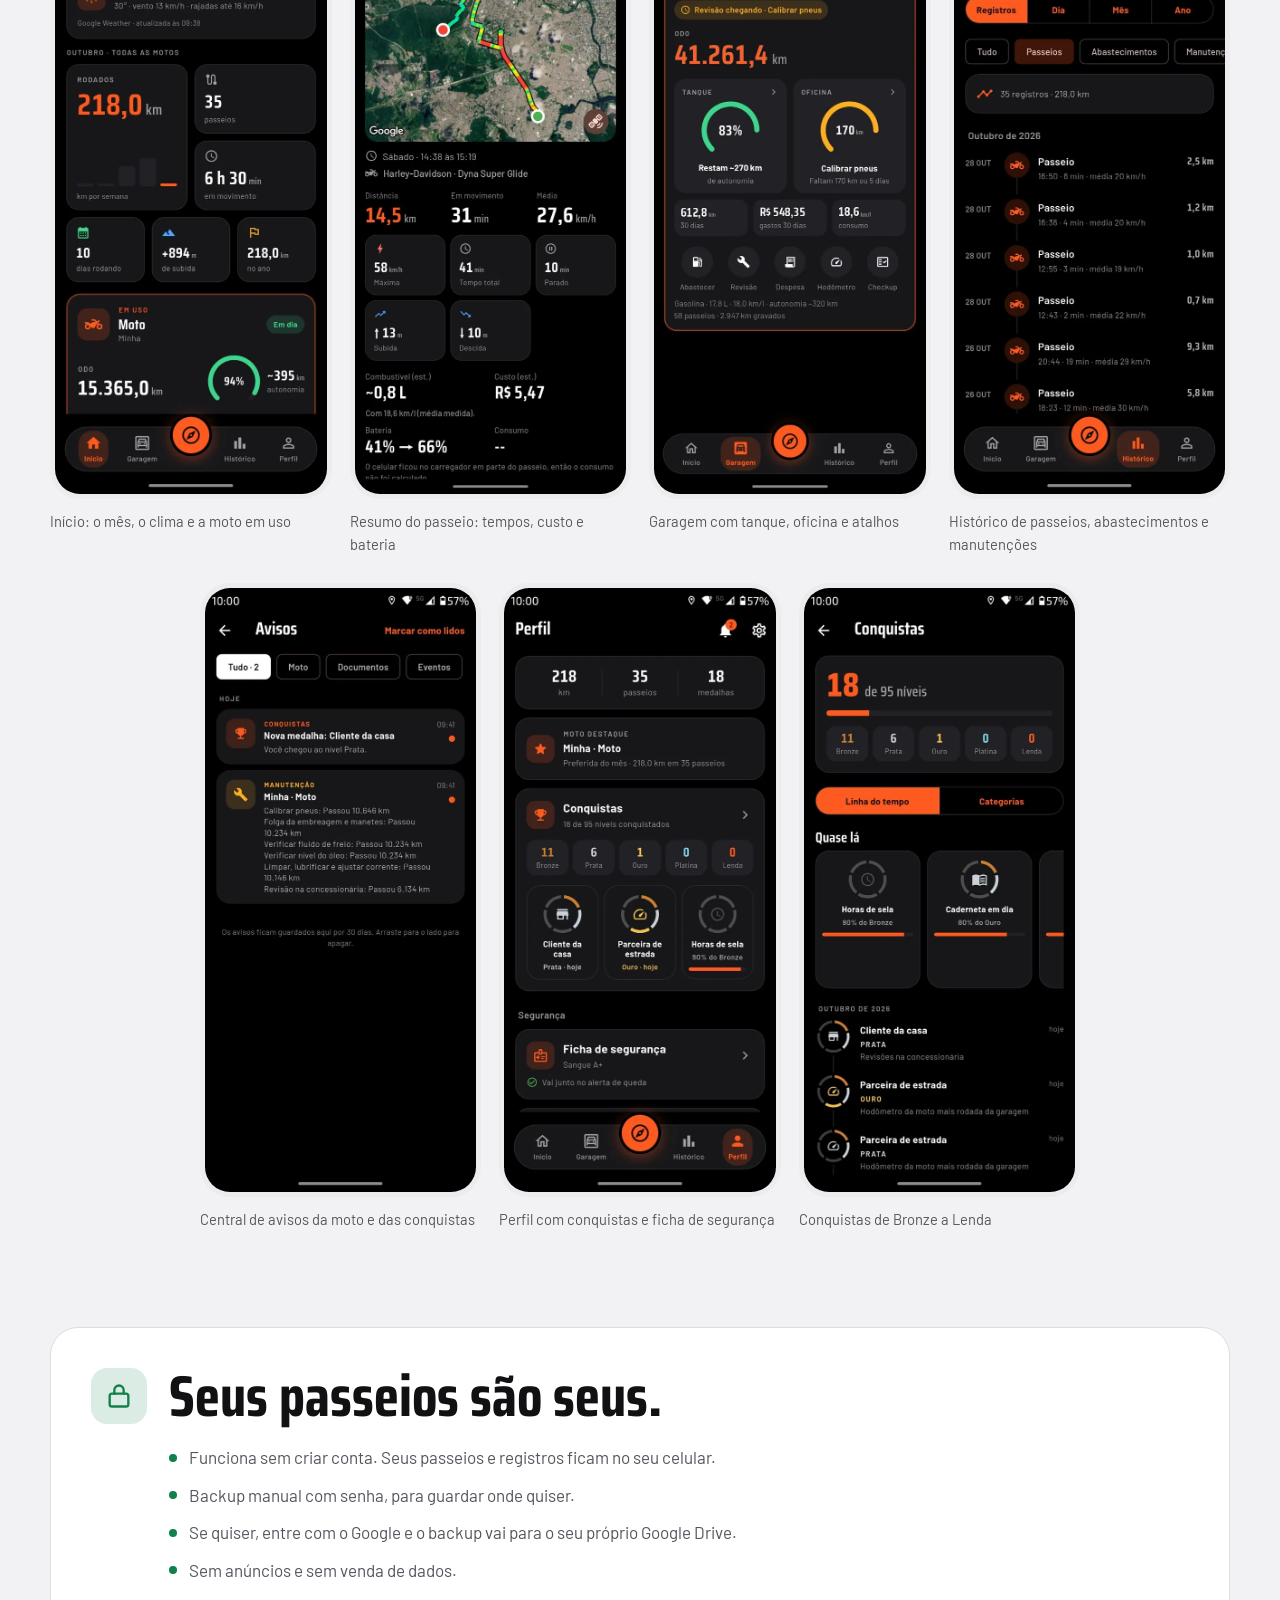
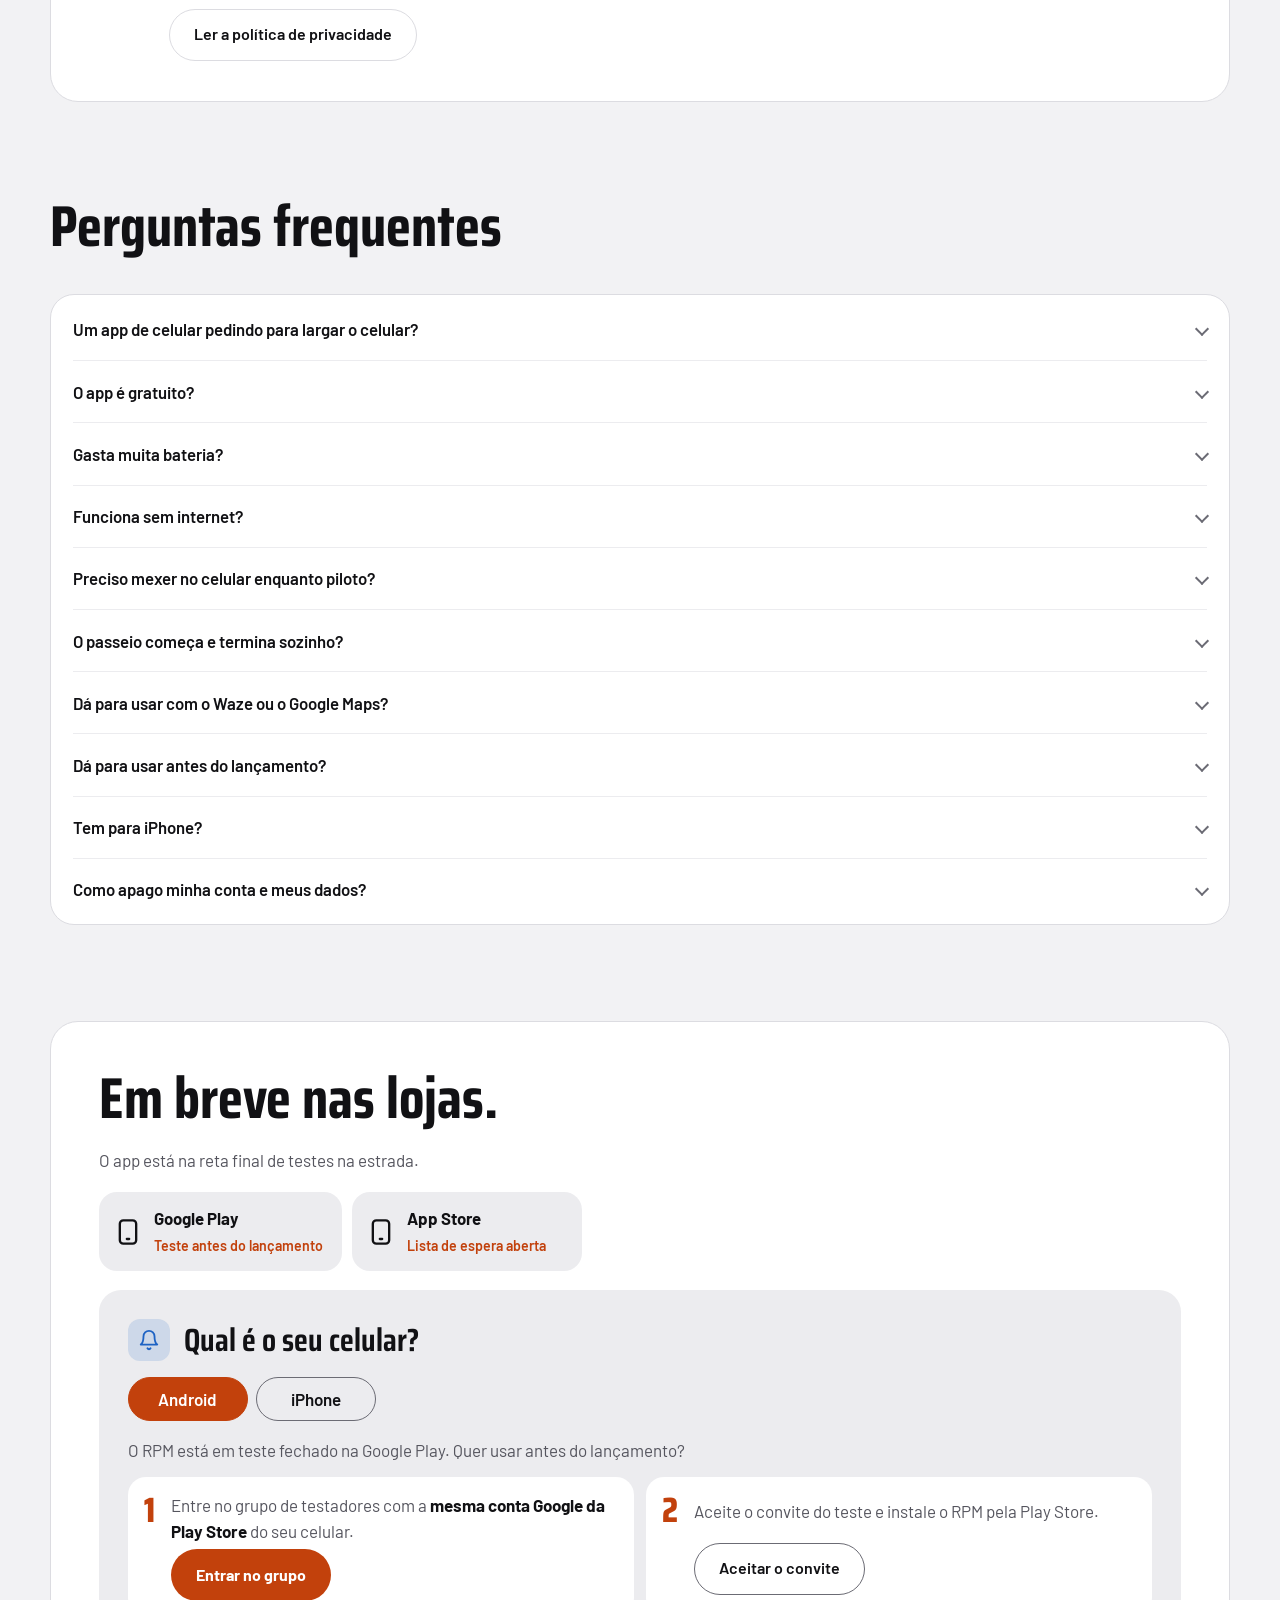
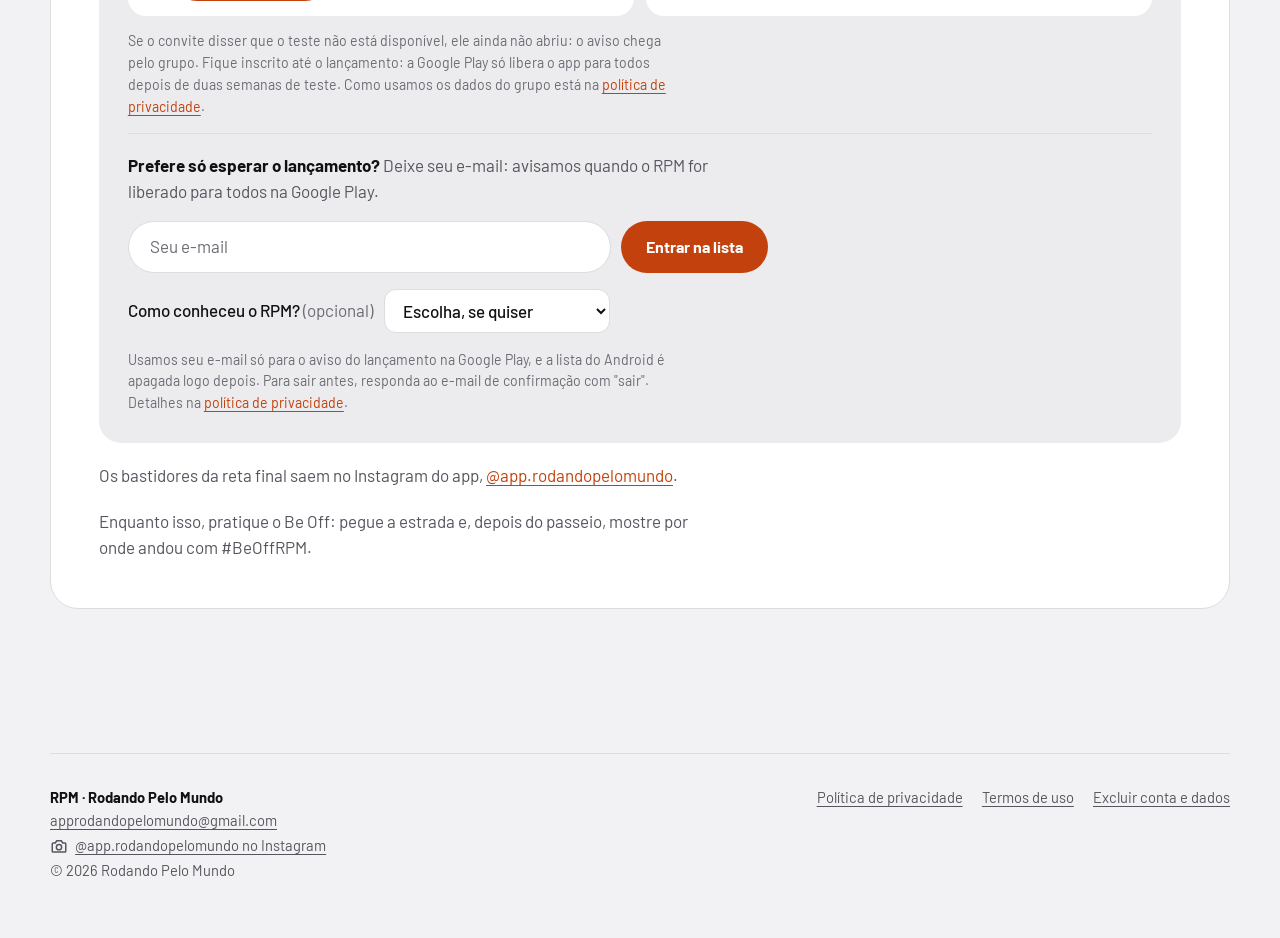
==== commit 7b53381a: "Site: Garagem e Resumo com a moto de demonstração, prévia do link v2" ====
--- a/index.html
+++ b/index.html
@@ -17,7 +17,7 @@
   <meta property="og:url" content="https://rodandopelomundo.com.br/">
   <meta property="og:locale" content="pt_BR">
   <meta property="og:site_name" content="Rodando Pelo Mundo">
-  <meta property="og:image" content="https://rodandopelomundo.com.br/assets/img/previa-link-v1.jpg">
+  <meta property="og:image" content="https://rodandopelomundo.com.br/assets/img/previa-link-v2.jpg">
   <meta property="og:image:type" content="image/jpeg">
   <meta property="og:image:width" content="1200">
   <meta property="og:image:height" content="630">
@@ -375,7 +375,7 @@
       <div class="cabeca"><h2>Por dentro do app</h2></div>
       <div class="telas">
         <figure class="celular"><div class="moldura"><img src="assets/img/telas/inicio.webp" width="600" height="1333" loading="lazy" alt="Tela Início: saudação, previsão do tempo, painel do mês com km rodados, passeios, tempo em movimento e subida, e a moto em uso com hodômetro e tanque"></div><figcaption>Início: o mês, o clima e a moto em uso</figcaption></figure>
-        <figure class="celular"><div class="moldura"><img src="assets/img/telas/resumo-passeio.webp" width="600" height="1333" loading="lazy" alt="Resumo do passeio com distância, tempo em movimento, velocidades média e máxima, combustível e custo estimados, bateria usada e altimetria"></div><figcaption>Resumo do passeio: tempos, custo e bateria</figcaption></figure>
+        <figure class="celular"><div class="moldura"><img src="assets/img/telas/resumo-passeio.webp" width="600" height="1333" loading="lazy" alt="Resumo do passeio com o mapa colorido pela velocidade, distância, tempos, velocidades média e máxima, subida e descida, combustível e custo estimados e bateria usada"></div><figcaption>Resumo do passeio: tempos, custo e bateria</figcaption></figure>
         <figure class="celular"><div class="moldura"><img src="assets/img/telas/garagem.webp" width="600" height="1333" loading="lazy" alt="Garagem com o hodômetro, o contagiro do tanque com a autonomia, a próxima manutenção, gastos, consumo e atalhos"></div><figcaption>Garagem com tanque, oficina e atalhos</figcaption></figure>
         <figure class="celular"><div class="moldura"><img src="assets/img/telas/historico.webp" width="600" height="1333" loading="lazy" alt="Histórico em linha do tempo com os passeios do mês, distância e velocidade média de cada um, e filtros por moto, período e tipo de registro"></div><figcaption>Histórico de passeios, abastecimentos e manutenções</figcaption></figure>
         <figure class="celular"><div class="moldura"><img src="assets/img/telas/avisos.webp" width="600" height="1333" loading="lazy" alt="Central de avisos com uma medalha nova e os itens de manutenção vencidos da moto"></div><figcaption>Central de avisos da moto e das conquistas</figcaption></figure>
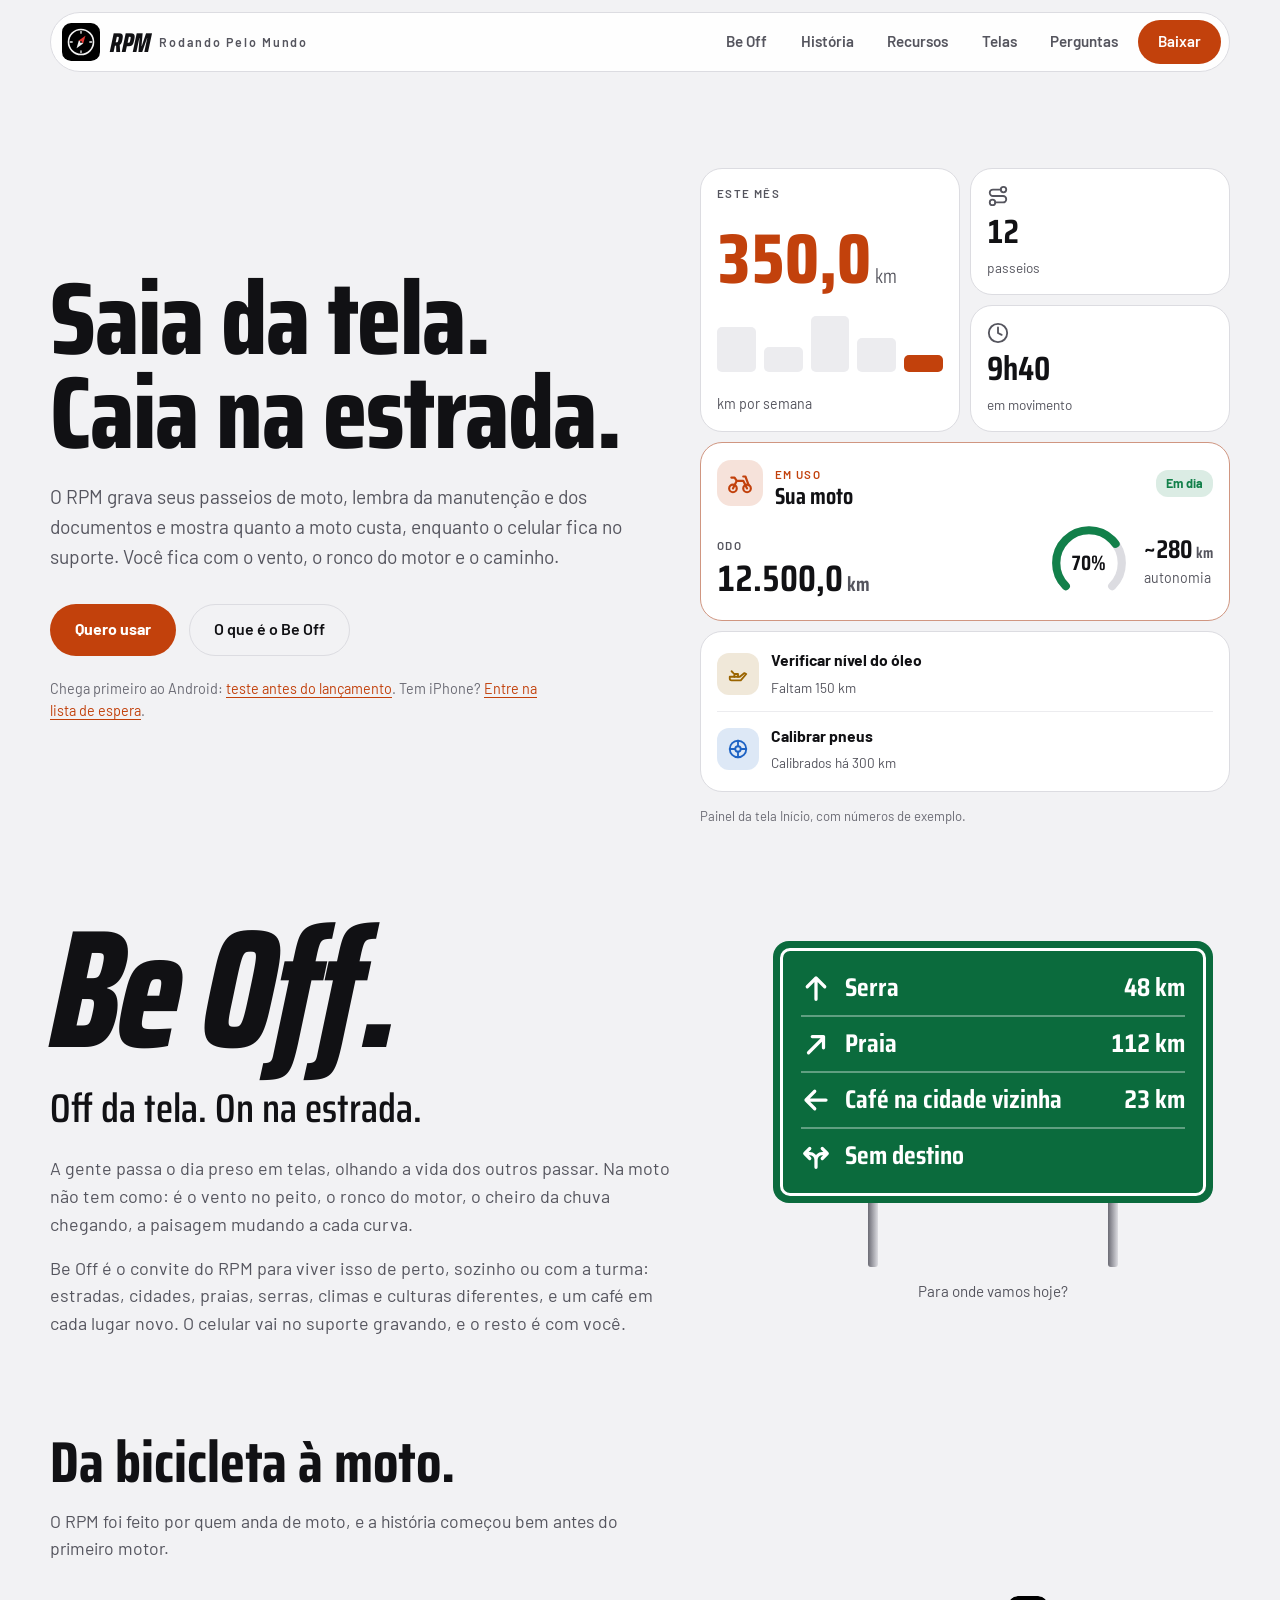
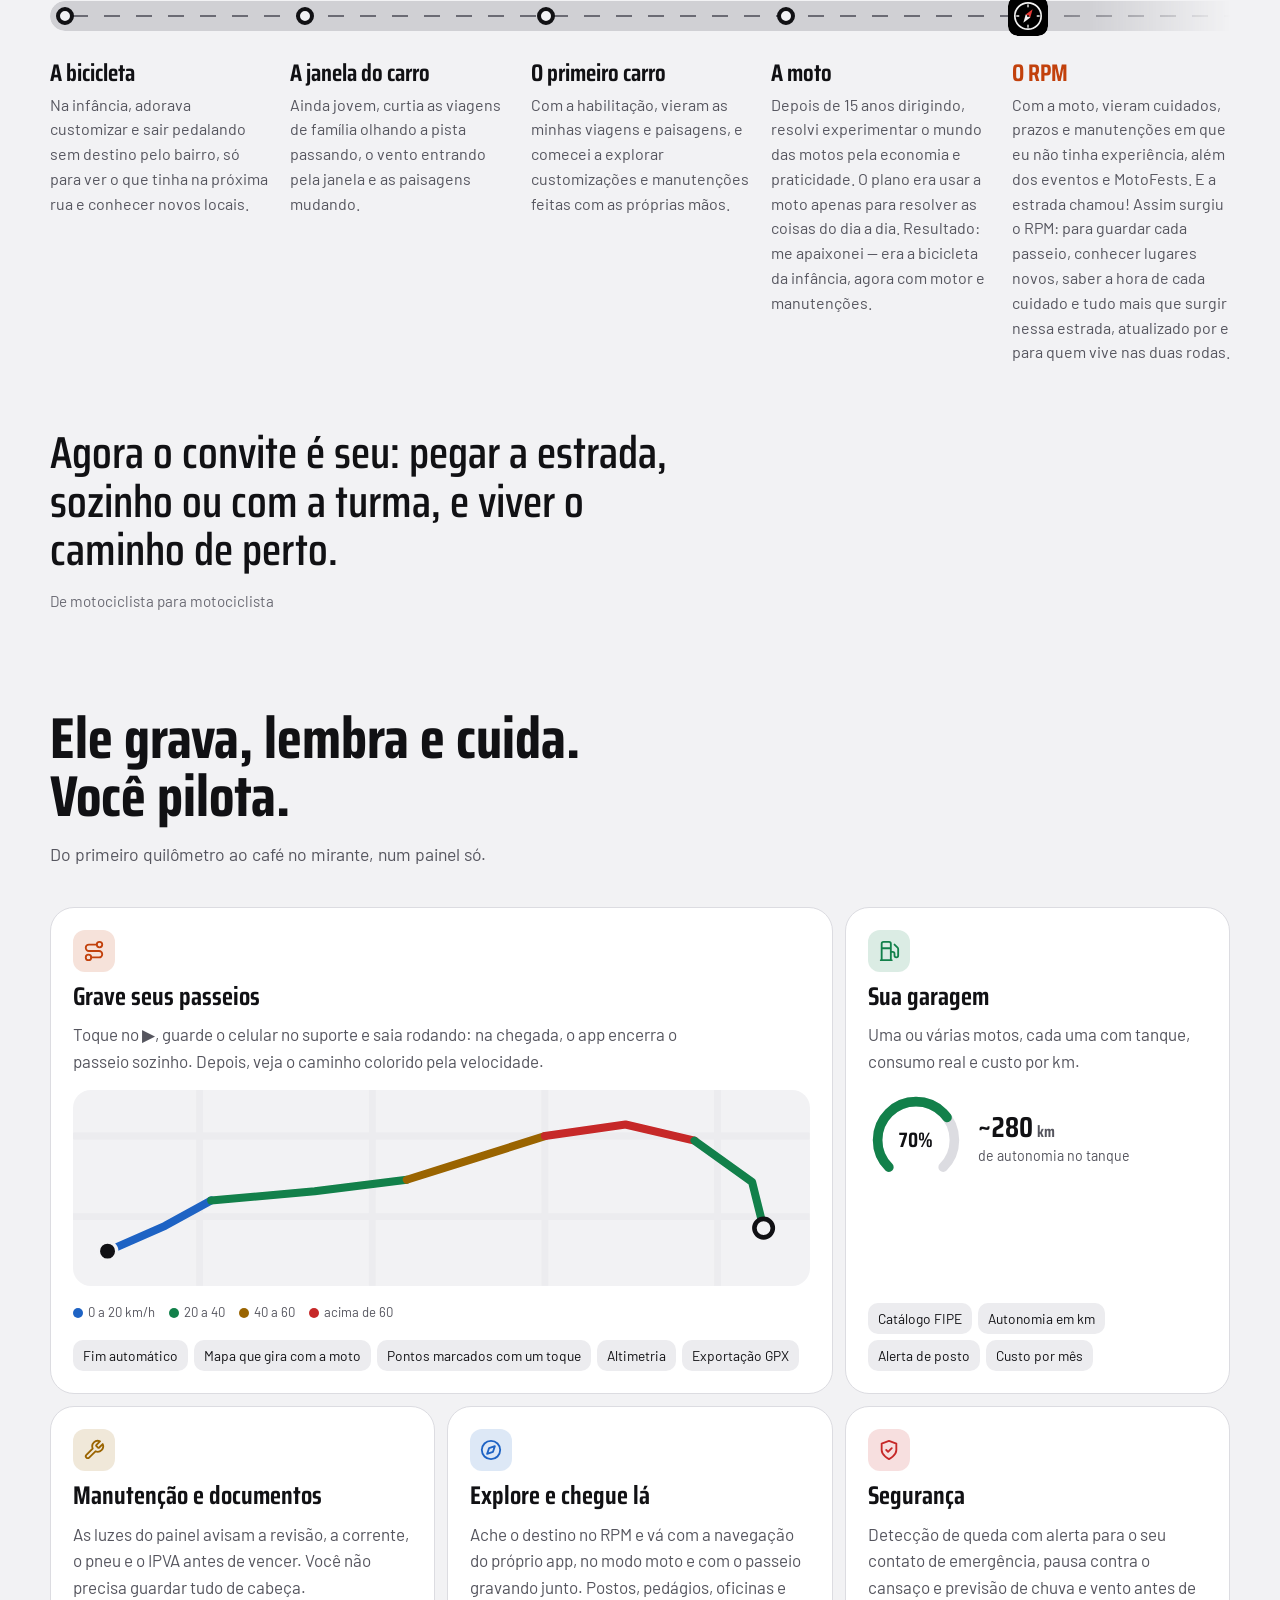
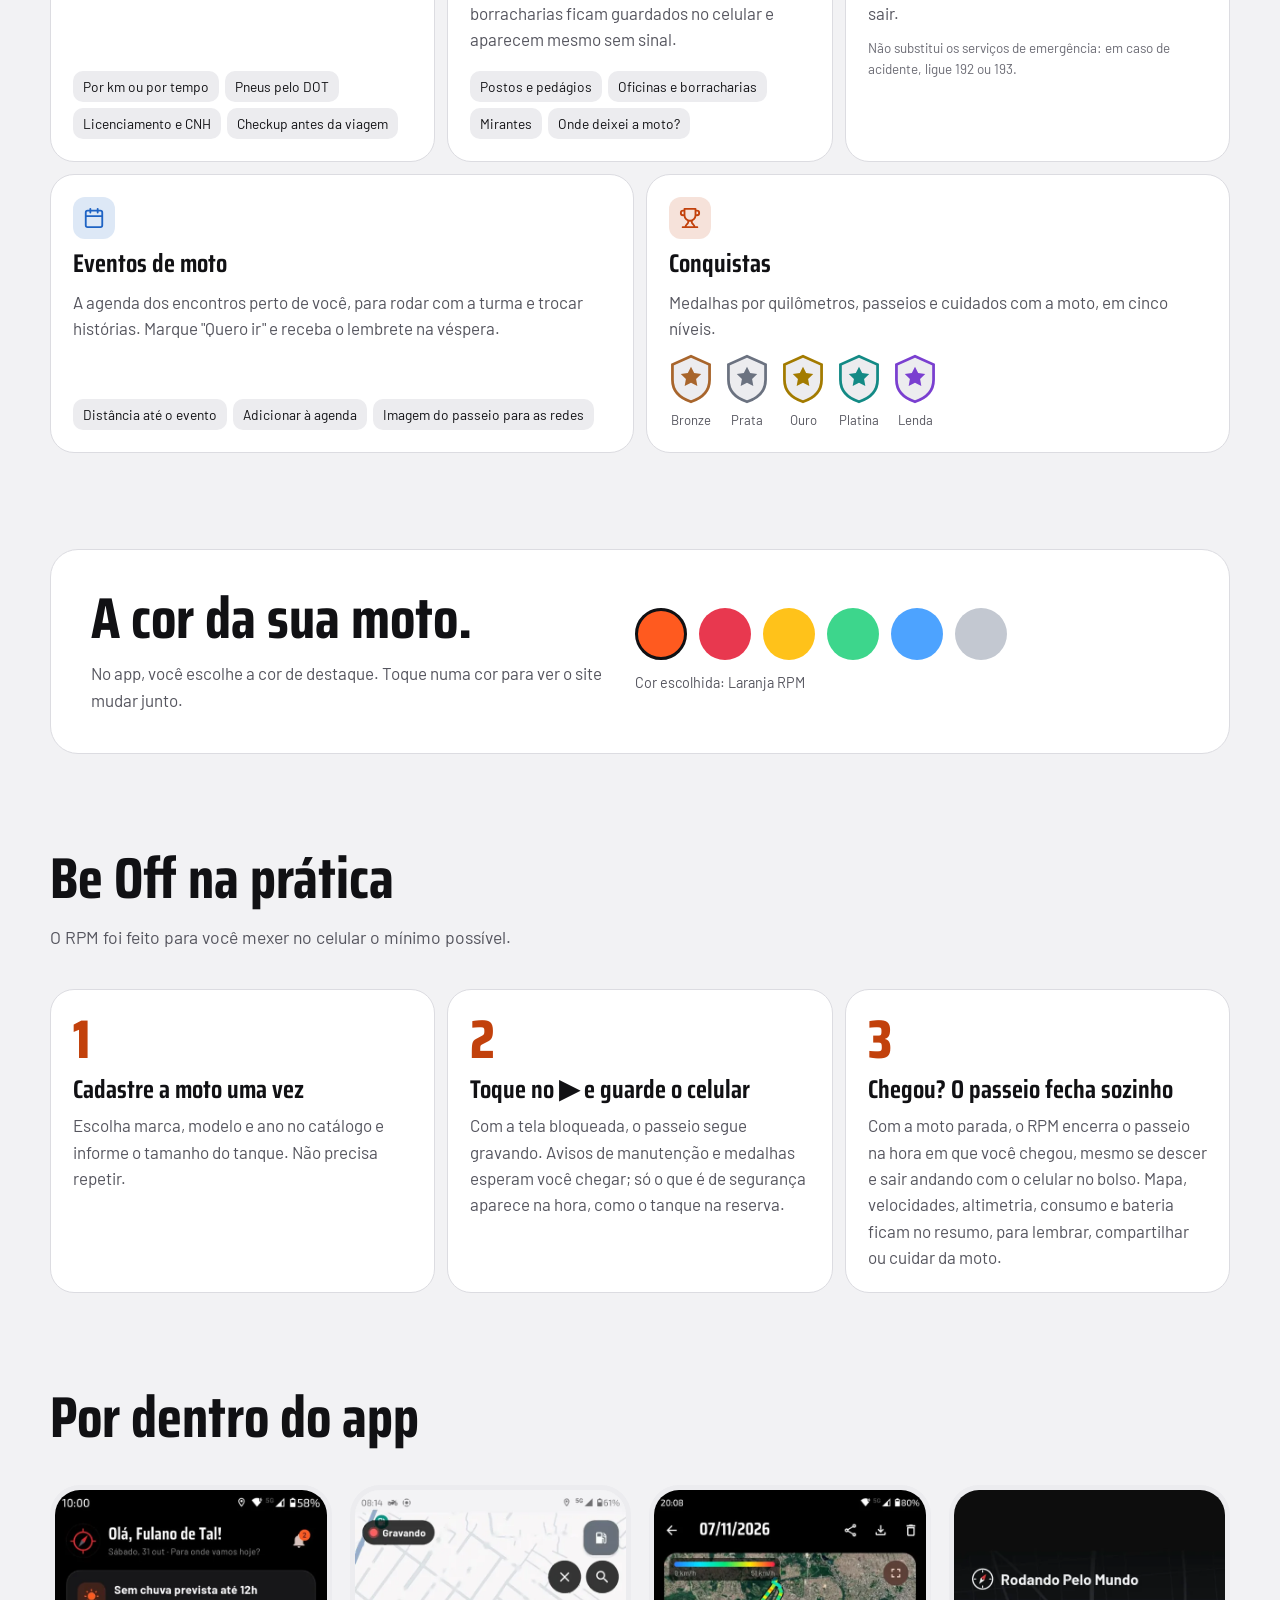
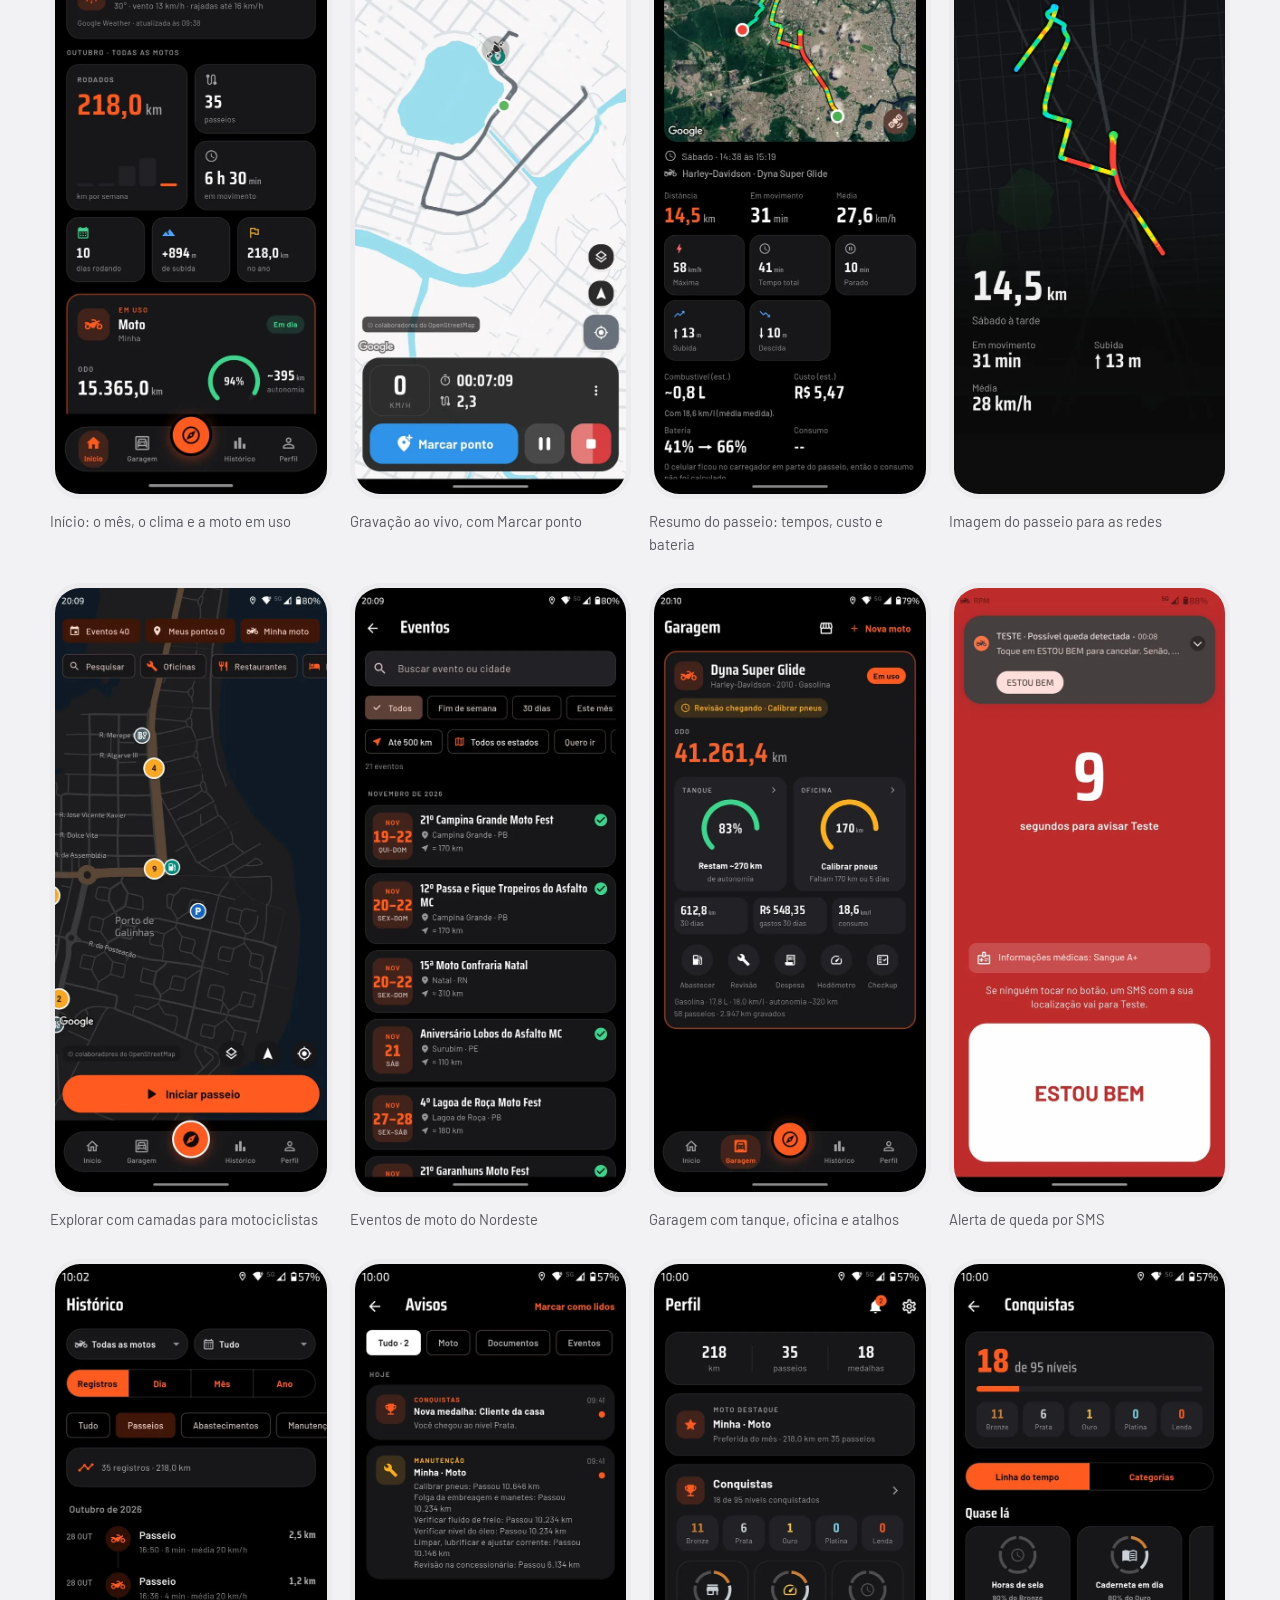
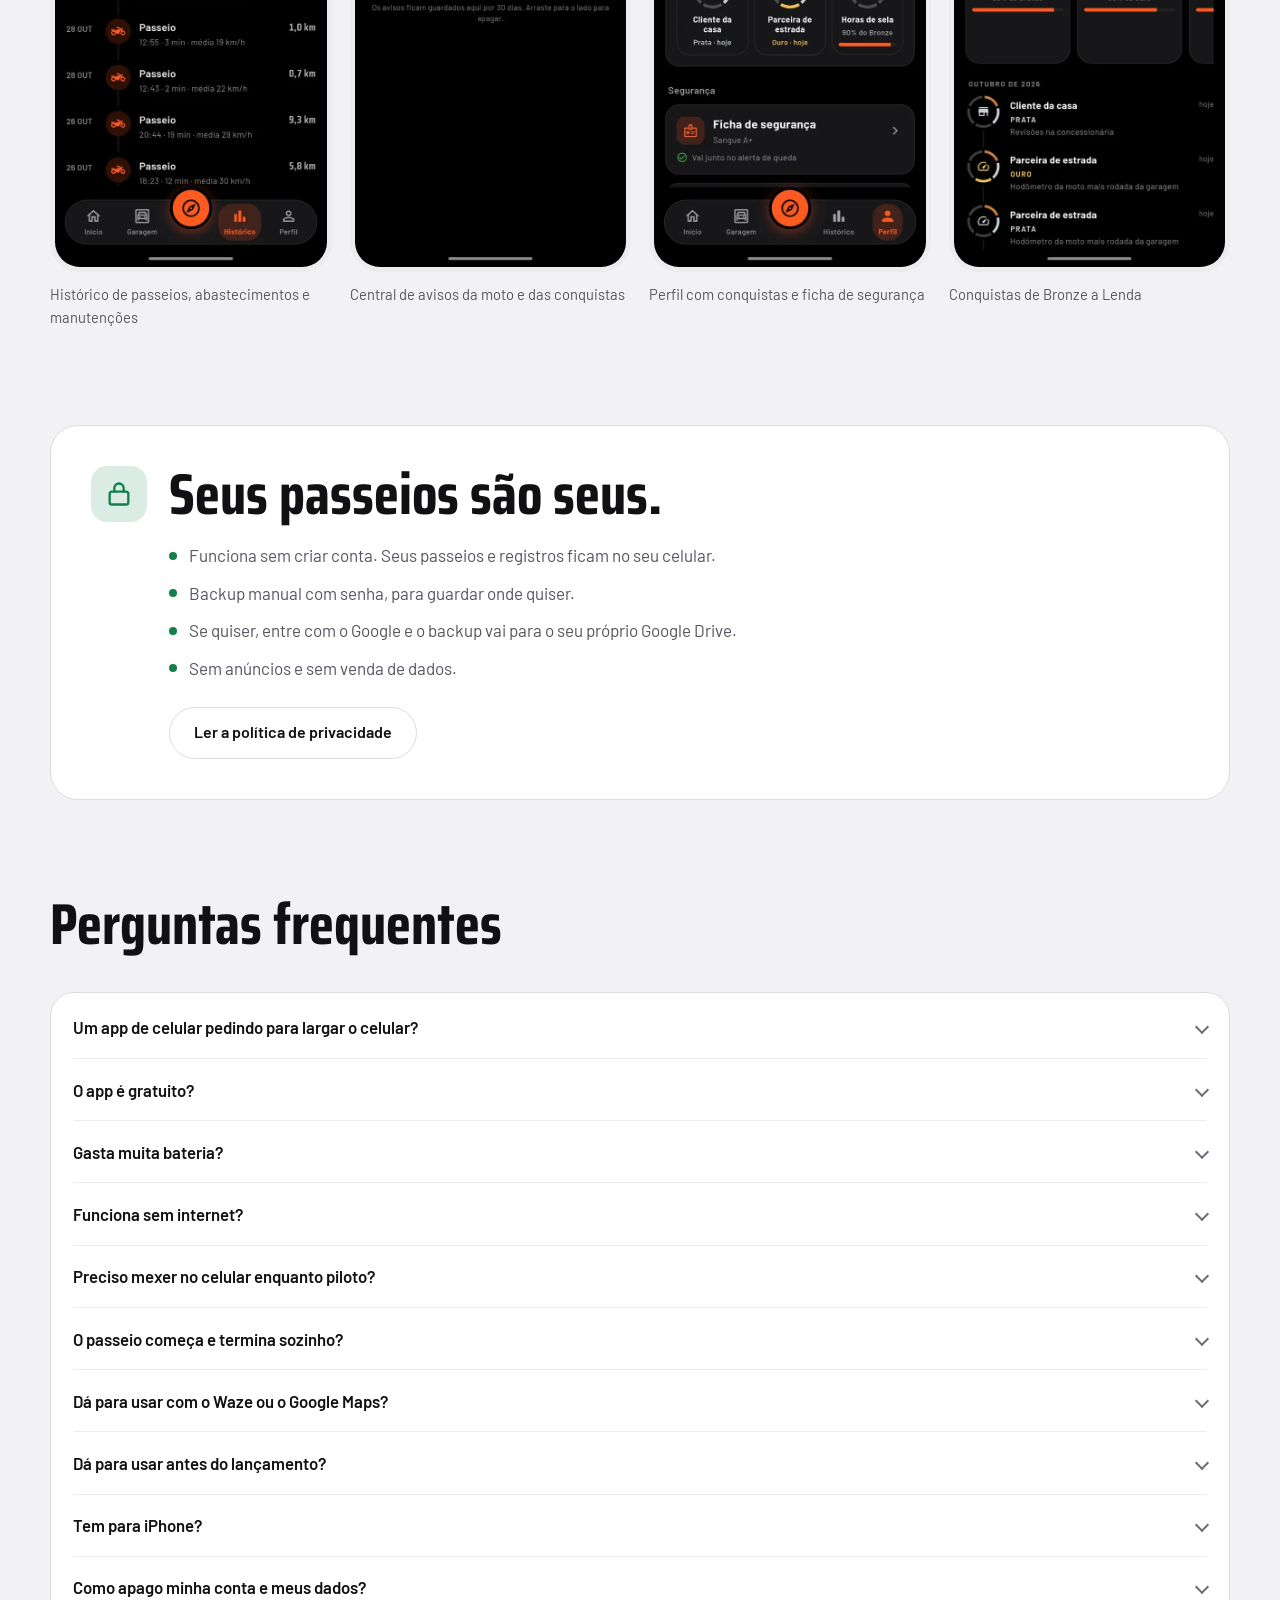
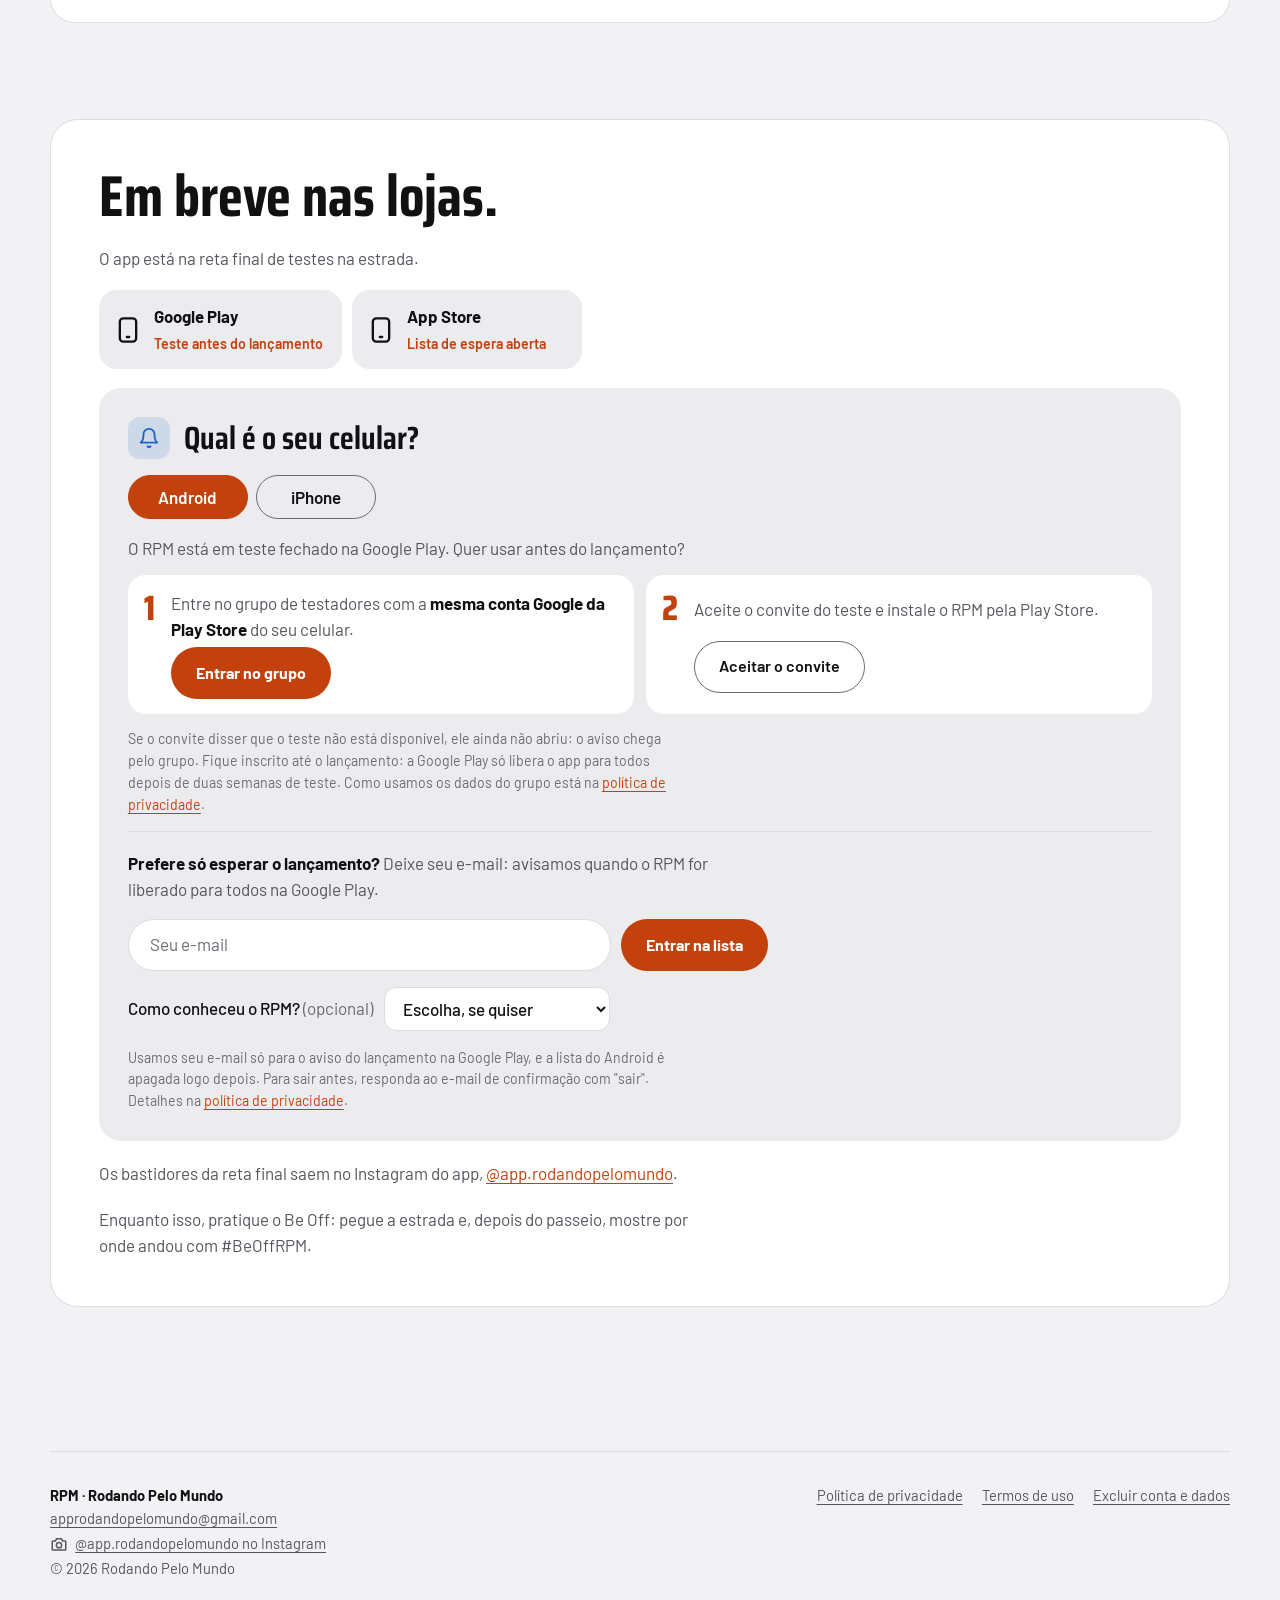
==== commit e28a7c25: "Site: 12 telas no Por dentro do app (gravação, compartilhar, explorar, eventos, alerta de queda)" ====
--- a/index.html
+++ b/index.html
@@ -368,15 +368,23 @@
   </section>
 
   <!-- ======================= TELAS ======================= -->
-  <!-- Prints em assets/img/telas/ (WebP, 600 px de largura). Para trocar um,
-       basta salvar a imagem nova com o mesmo nome. -->
+  <!-- Prints em assets/img/telas/ (WebP, 600 x 1333 px). Para trocar um,
+       basta salvar a imagem nova com o mesmo nome. São 12 de propósito:
+       fecham as linhas da grade com 4 por linha (computador) e 3 por linha
+       (tablet). A imagem de compartilhar (9:16) entra com faixas em cima e
+       embaixo para ficar da mesma altura das outras. -->
   <section class="secao" id="telas" style="padding-top:0">
     <div class="envoltorio">
       <div class="cabeca"><h2>Por dentro do app</h2></div>
       <div class="telas">
         <figure class="celular"><div class="moldura"><img src="assets/img/telas/inicio.webp" width="600" height="1333" loading="lazy" alt="Tela Início: saudação, previsão do tempo, painel do mês com km rodados, passeios, tempo em movimento e subida, e a moto em uso com hodômetro e tanque"></div><figcaption>Início: o mês, o clima e a moto em uso</figcaption></figure>
+        <figure class="celular"><div class="moldura"><img src="assets/img/telas/gravacao.webp" width="600" height="1333" loading="lazy" alt="Tela de gravação com o mapa, a linha do passeio, a moto no mapa, a velocidade, o tempo, a distância e os botões Marcar ponto, pausar e encerrar"></div><figcaption>Gravação ao vivo, com Marcar ponto</figcaption></figure>
         <figure class="celular"><div class="moldura"><img src="assets/img/telas/resumo-passeio.webp" width="600" height="1333" loading="lazy" alt="Resumo do passeio com o mapa colorido pela velocidade, distância, tempos, velocidades média e máxima, subida e descida, combustível e custo estimados e bateria usada"></div><figcaption>Resumo do passeio: tempos, custo e bateria</figcaption></figure>
+        <figure class="celular"><div class="moldura"><img src="assets/img/telas/compartilhar.webp" width="600" height="1333" loading="lazy" alt="Imagem para compartilhar no modelo Traçado: o caminho do passeio colorido pela velocidade sobre um mapa genérico, com distância, tempo em movimento, subida e média, sem a velocidade máxima"></div><figcaption>Imagem do passeio para as redes</figcaption></figure>
+        <figure class="celular"><div class="moldura"><img src="assets/img/telas/explorar.webp" width="600" height="1333" loading="lazy" alt="Explorar com o mapa escuro e as camadas de postos, estacionamentos e oficinas, atalhos para eventos, pontos marcados, oficinas e restaurantes, e o botão Iniciar passeio"></div><figcaption>Explorar com camadas para motociclistas</figcaption></figure>
+        <figure class="celular"><div class="moldura"><img src="assets/img/telas/eventos.webp" width="600" height="1333" loading="lazy" alt="Lista de eventos de moto do Nordeste com filtros por período, distância e estado, as datas e a distância até cada evento"></div><figcaption>Eventos de moto do Nordeste</figcaption></figure>
         <figure class="celular"><div class="moldura"><img src="assets/img/telas/garagem.webp" width="600" height="1333" loading="lazy" alt="Garagem com o hodômetro, o contagiro do tanque com a autonomia, a próxima manutenção, gastos, consumo e atalhos"></div><figcaption>Garagem com tanque, oficina e atalhos</figcaption></figure>
+        <figure class="celular"><div class="moldura"><img src="assets/img/telas/alerta-queda.webp" width="600" height="1333" loading="lazy" alt="Alerta de queda em modo de teste: contagem regressiva, informações médicas da ficha de segurança e o botão ESTOU BEM, antes do SMS com a localização para o contato"></div><figcaption>Alerta de queda por SMS</figcaption></figure>
         <figure class="celular"><div class="moldura"><img src="assets/img/telas/historico.webp" width="600" height="1333" loading="lazy" alt="Histórico em linha do tempo com os passeios do mês, distância e velocidade média de cada um, e filtros por moto, período e tipo de registro"></div><figcaption>Histórico de passeios, abastecimentos e manutenções</figcaption></figure>
         <figure class="celular"><div class="moldura"><img src="assets/img/telas/avisos.webp" width="600" height="1333" loading="lazy" alt="Central de avisos com uma medalha nova e os itens de manutenção vencidos da moto"></div><figcaption>Central de avisos da moto e das conquistas</figcaption></figure>
         <figure class="celular"><div class="moldura"><img src="assets/img/telas/perfil.webp" width="600" height="1333" loading="lazy" alt="Perfil com km, passeios e medalhas, a moto destaque do mês, as conquistas por nível e a ficha de segurança"></div><figcaption>Perfil com conquistas e ficha de segurança</figcaption></figure>
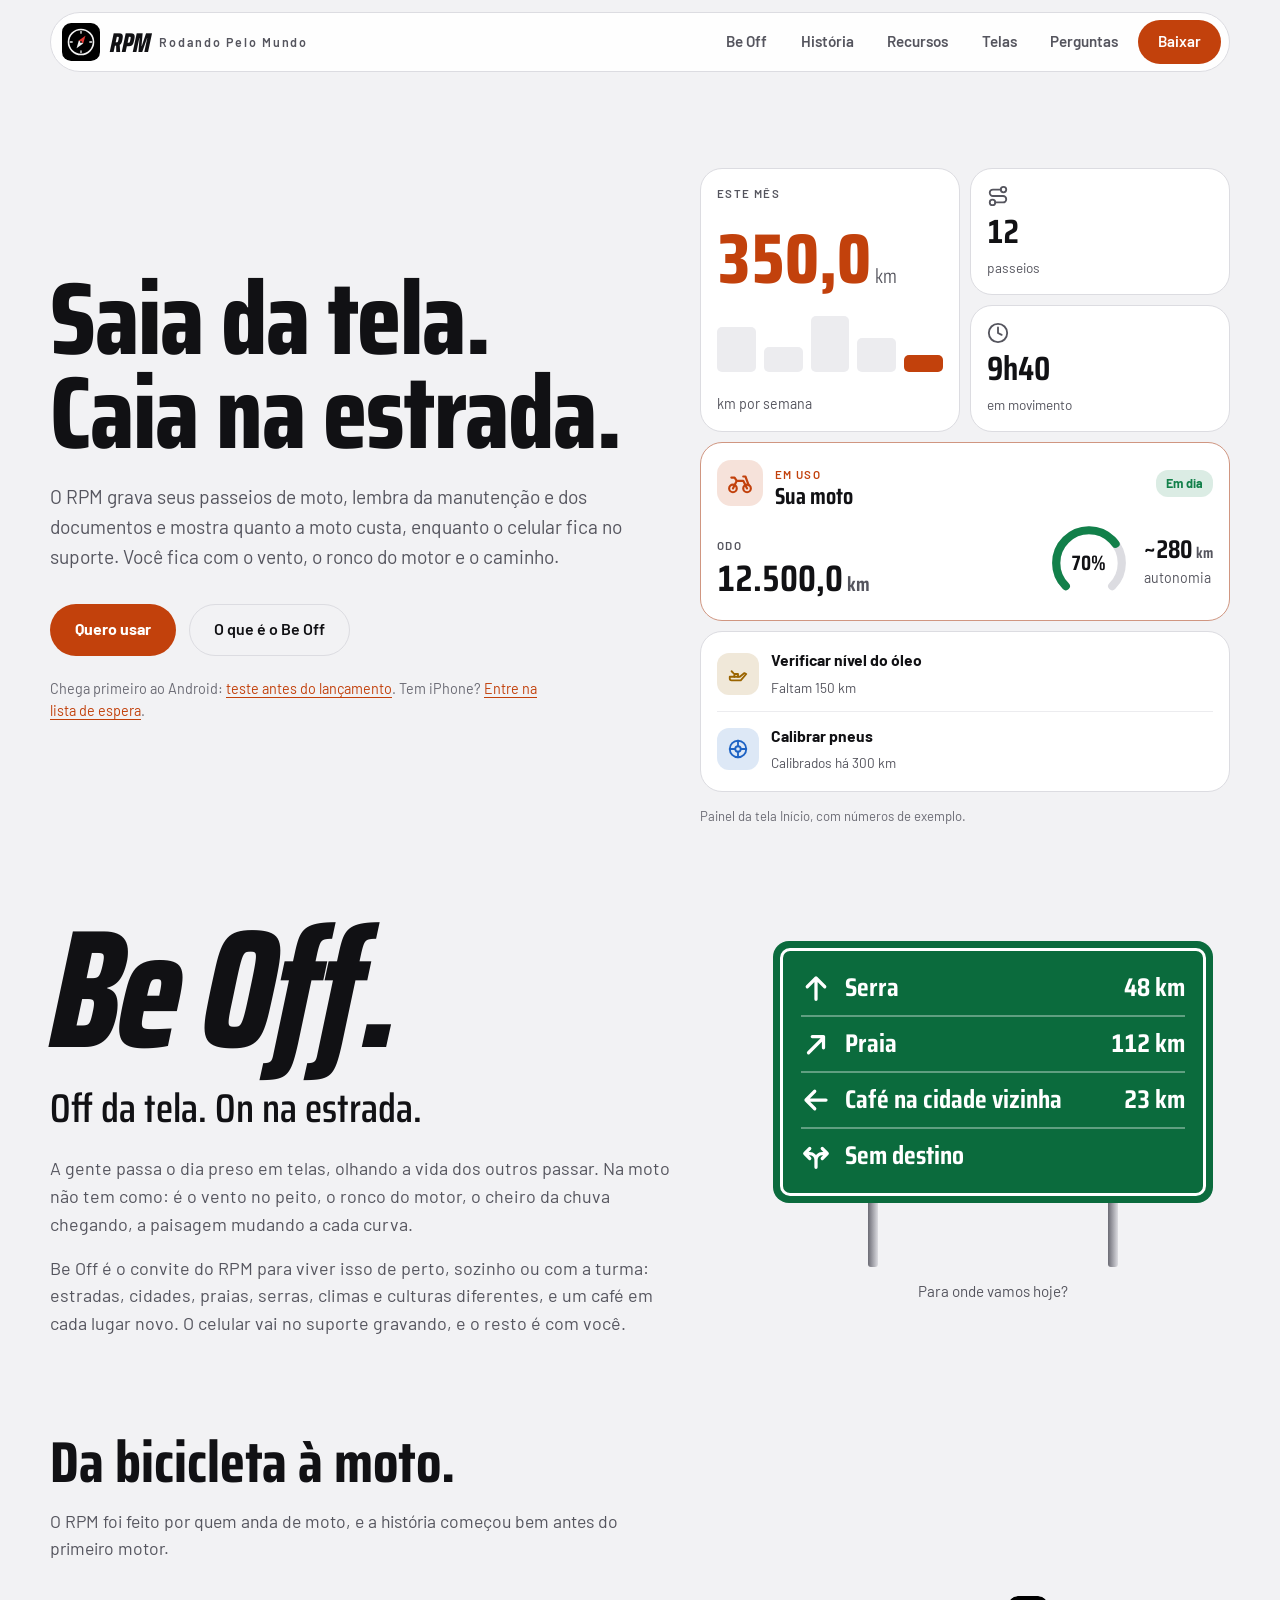
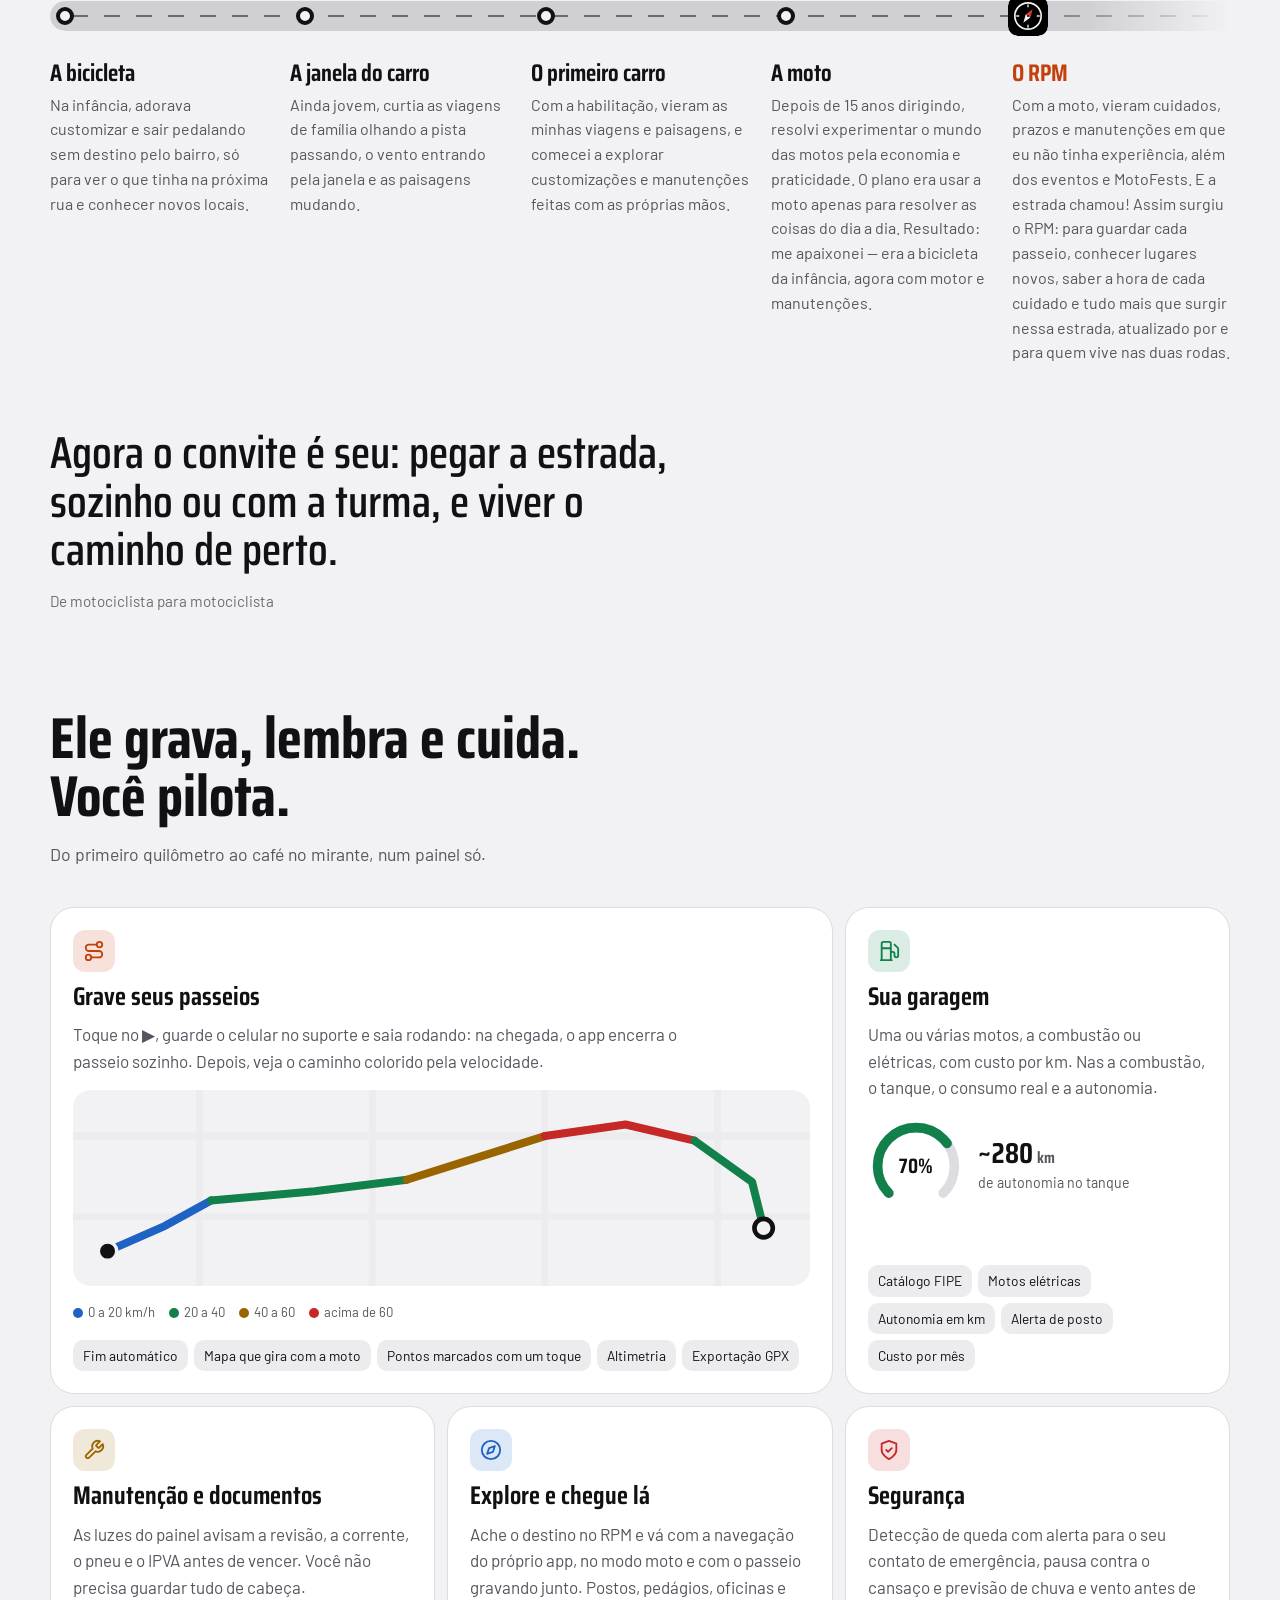
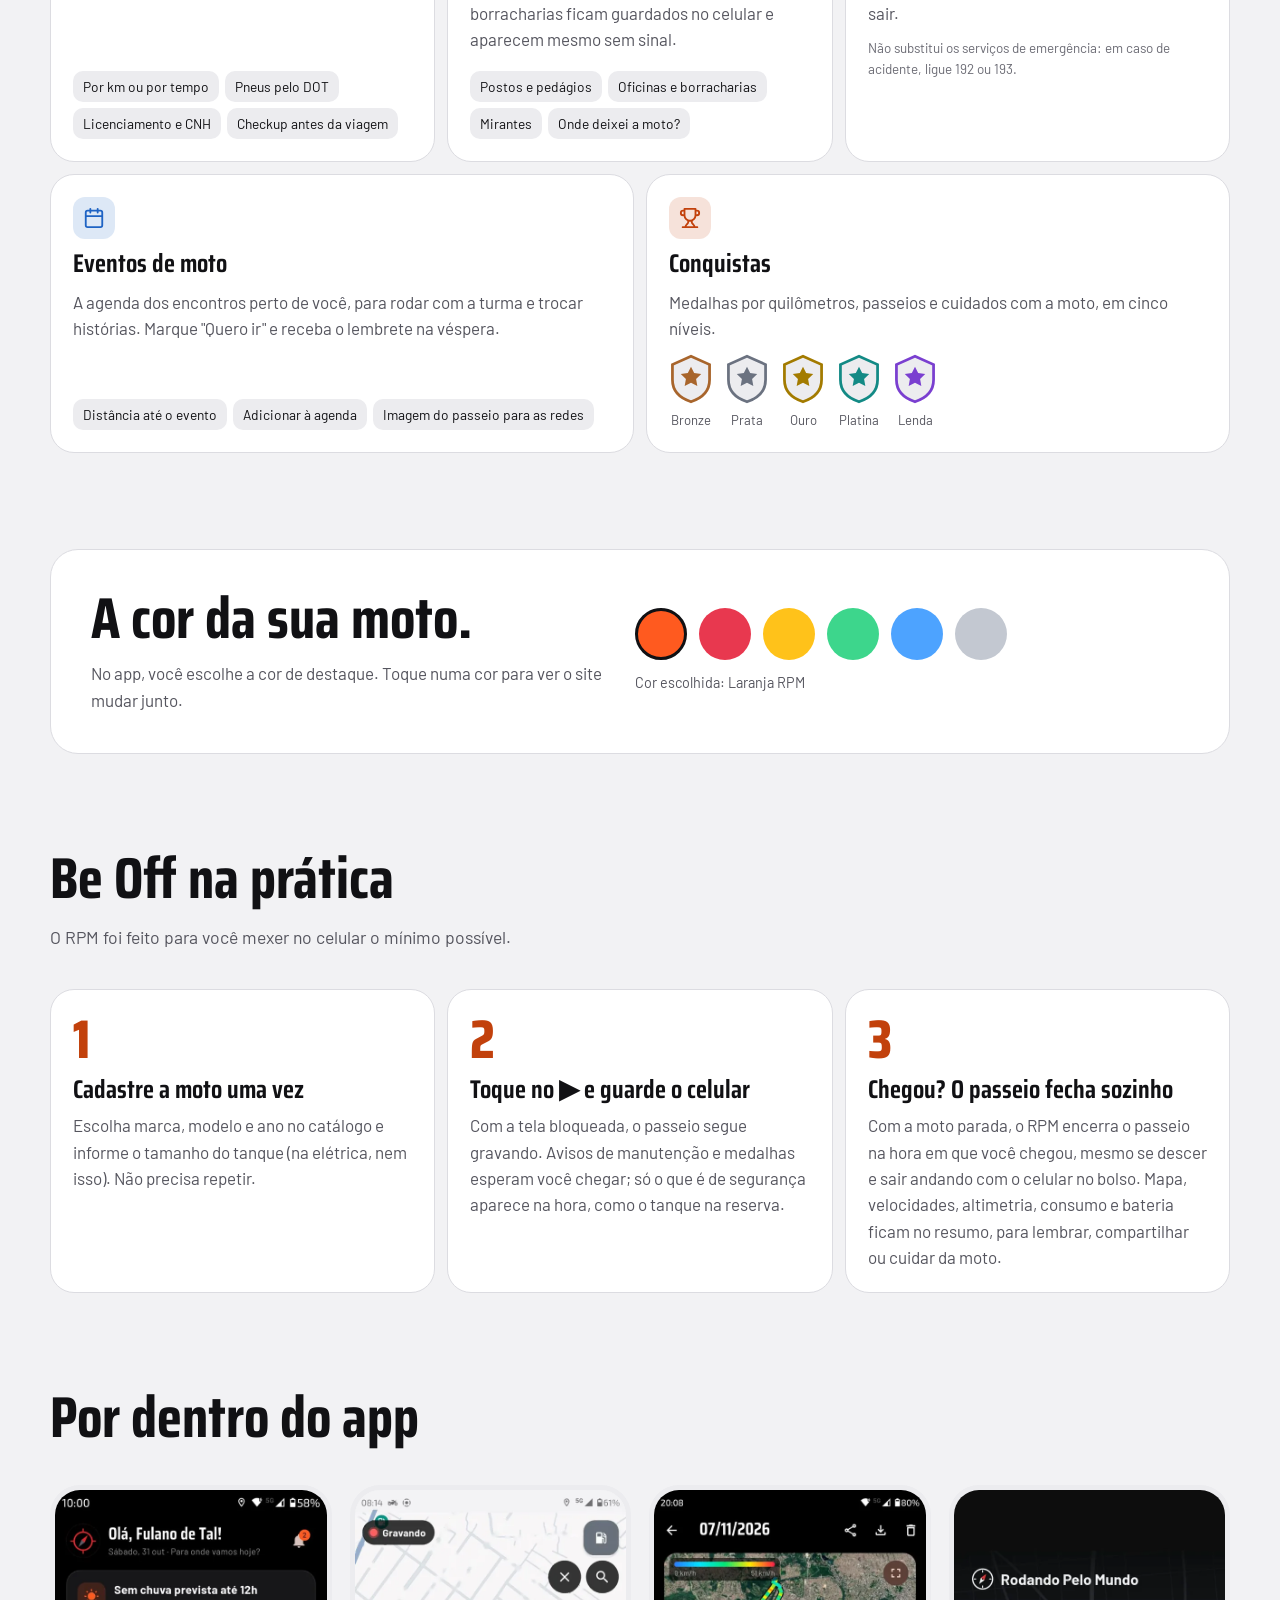
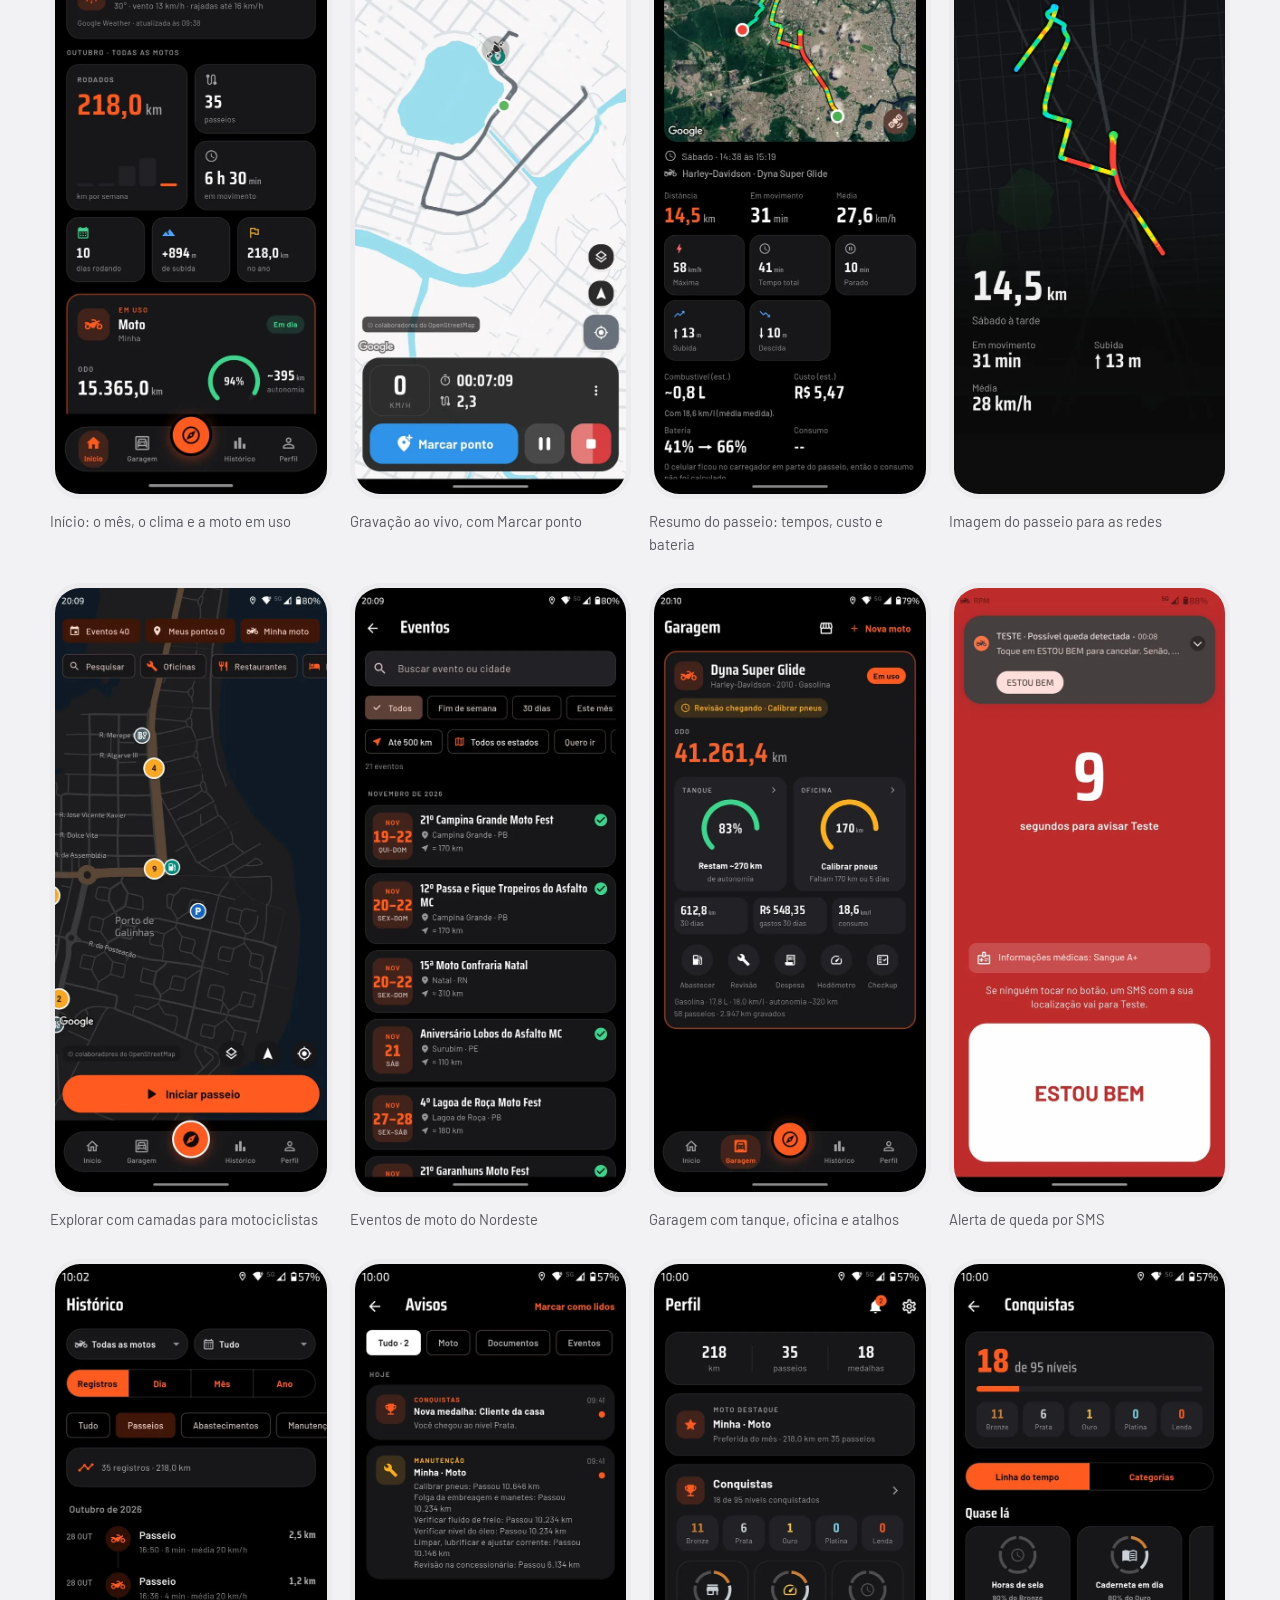
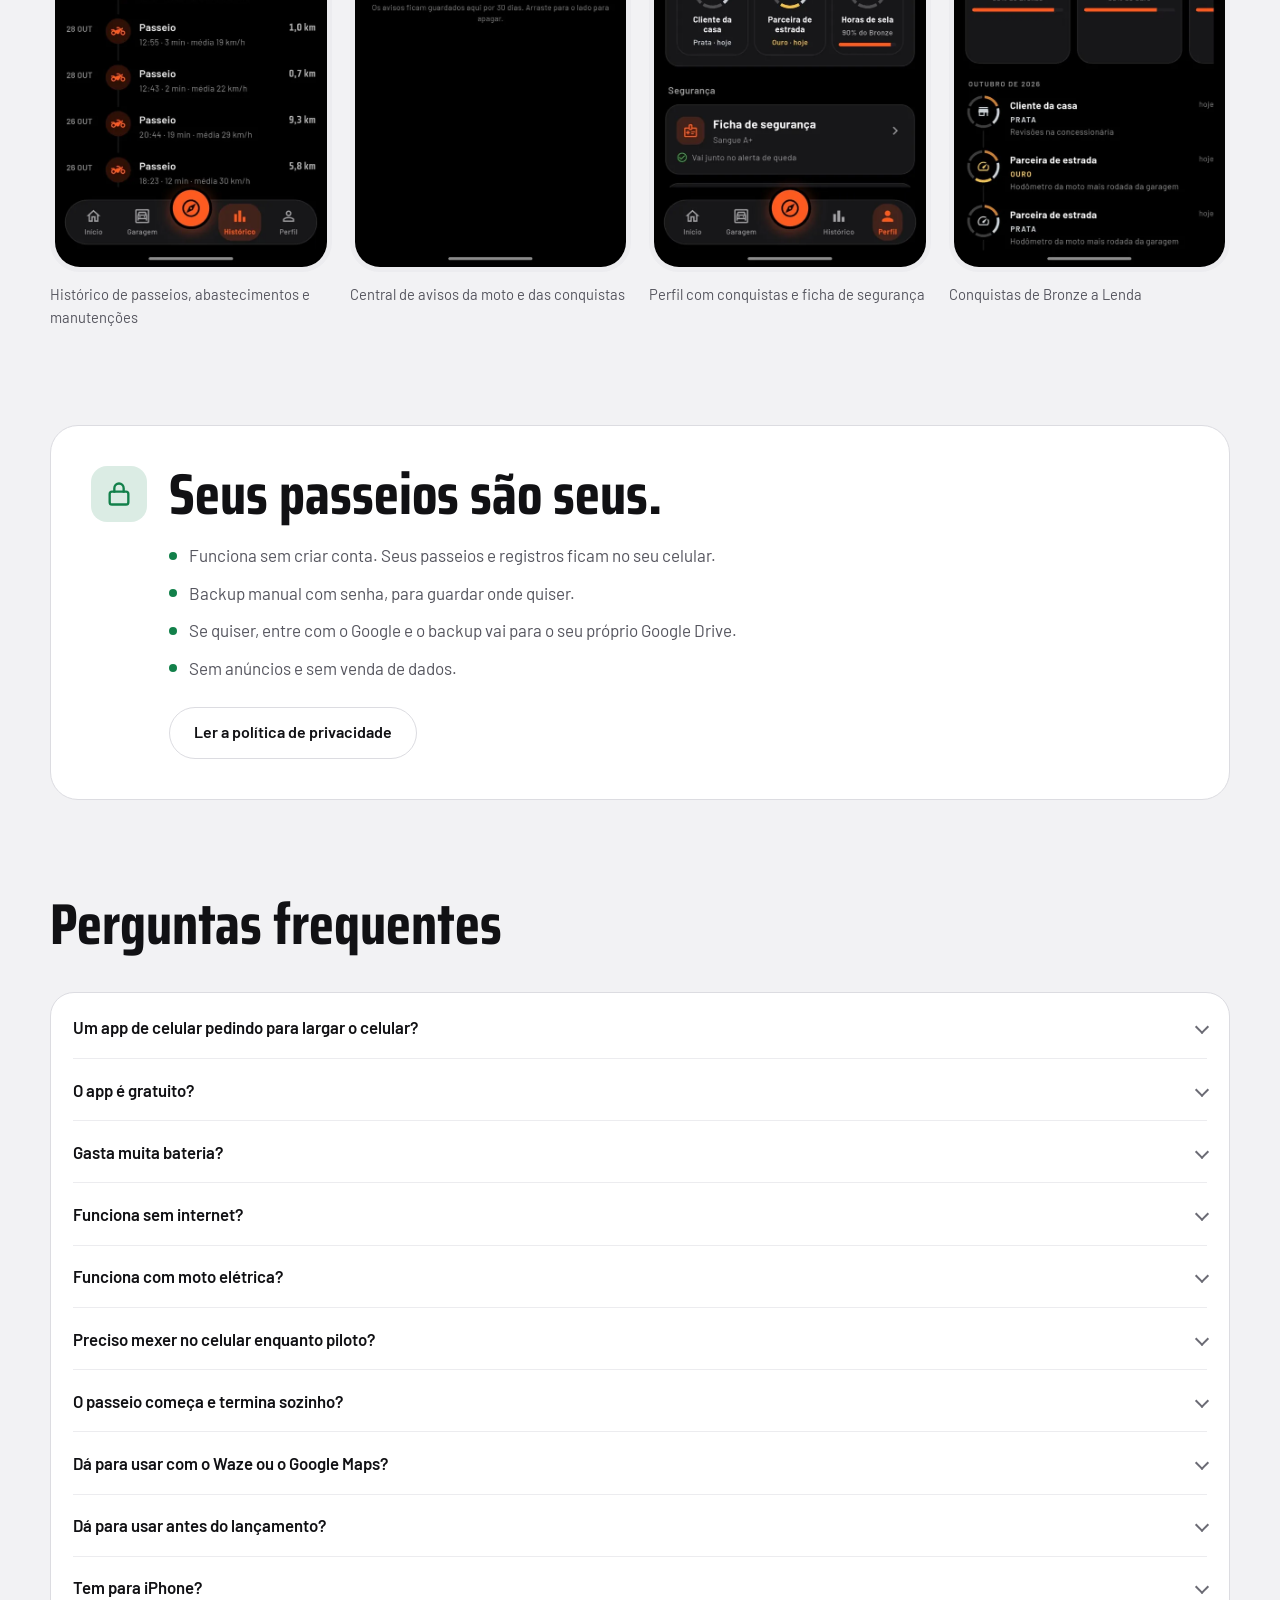
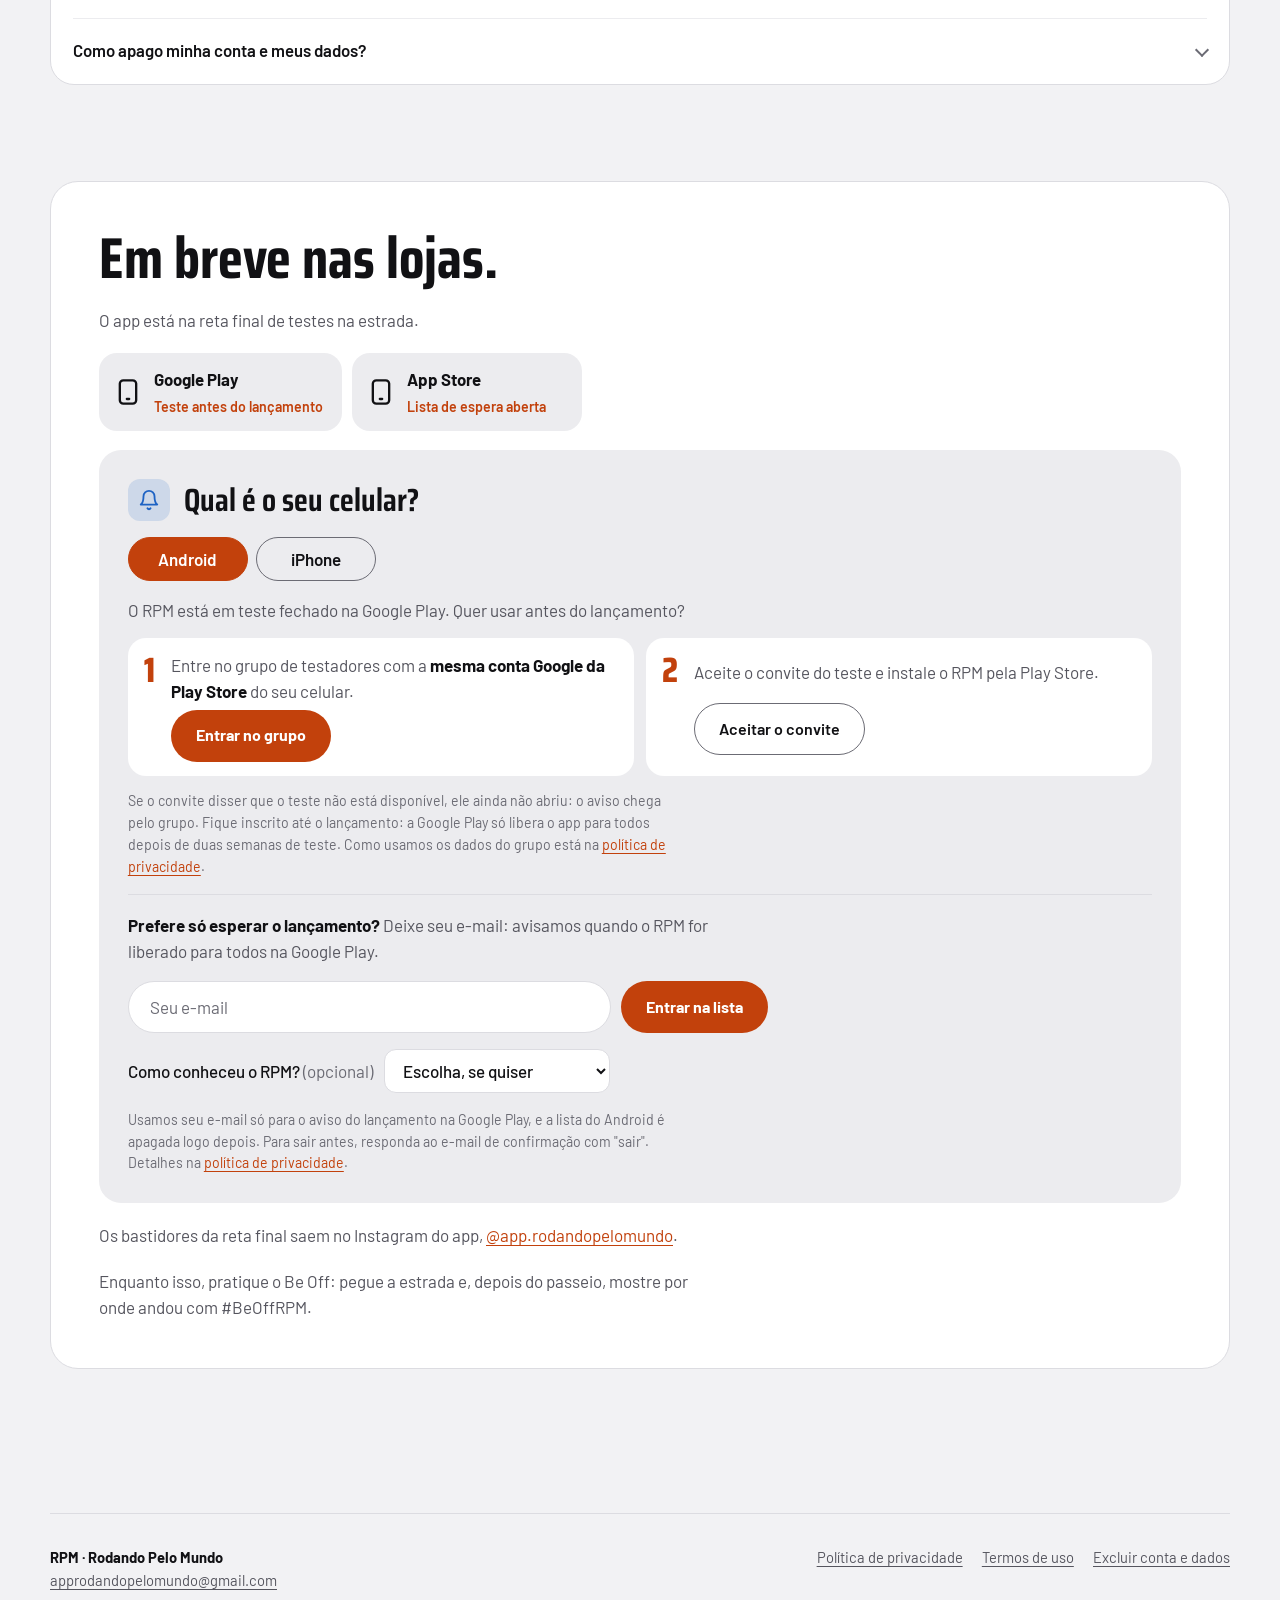
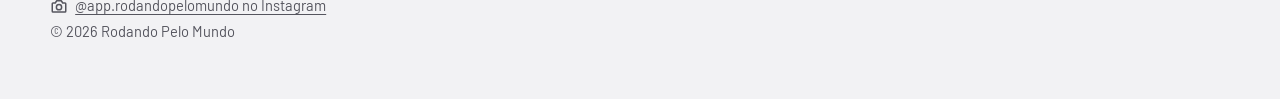
==== commit d75b2ef7: "Site: moto elétrica na Garagem e no FAQ Co-Authored-By: Claude Opus 5.5 <noreply@anthropic.com>  Cla" ====
--- a/index.html
+++ b/index.html
@@ -267,7 +267,7 @@
         <article class="recurso">
           <span class="espia verde"><svg viewBox="0 0 24 24" aria-hidden="true"><path d="M3 22h12M4 9h10M14 22V4a2 2 0 0 0-2-2H6a2 2 0 0 0-2 2v18"/><path d="M14 13h2a2 2 0 0 1 2 2v2a2 2 0 0 0 4 0V9.8a2 2 0 0 0-.6-1.4L18 5"/></svg></span>
           <h3>Sua garagem</h3>
-          <p>Uma ou várias motos, cada uma com tanque, consumo real e custo por km.</p>
+          <p>Uma ou várias motos, a combustão ou elétricas, com custo por km. Nas a combustão, o tanque, o consumo real e a autonomia.</p>
           <div class="moto-medidas" aria-hidden="true" style="margin-top:6px">
             <div class="contagiro" style="--falta:30;width:96px;height:96px">
               <svg viewBox="0 0 100 100">
@@ -281,7 +281,7 @@
               <small class="t70">de autonomia no tanque</small>
             </div>
           </div>
-          <div class="chips"><span>Catálogo FIPE</span><span>Autonomia em km</span><span>Alerta de posto</span><span>Custo por mês</span></div>
+          <div class="chips"><span>Catálogo FIPE</span><span>Motos elétricas</span><span>Autonomia em km</span><span>Alerta de posto</span><span>Custo por mês</span></div>
         </article>
 
         <article class="recurso">
@@ -360,7 +360,7 @@
         <p>O RPM foi feito para você mexer no celular o mínimo possível.</p>
       </div>
       <ol class="passos">
-        <li><h3>Cadastre a moto uma vez</h3><p>Escolha marca, modelo e ano no catálogo e informe o tamanho do tanque. Não precisa repetir.</p></li>
+        <li><h3>Cadastre a moto uma vez</h3><p>Escolha marca, modelo e ano no catálogo e informe o tamanho do tanque (na elétrica, nem isso). Não precisa repetir.</p></li>
         <li><h3>Toque no ▶︎ e guarde o celular</h3><p>Com a tela bloqueada, o passeio segue gravando. Avisos de manutenção e medalhas esperam você chegar; só o que é de segurança aparece na hora, como o tanque na reserva.</p></li>
         <li><h3>Chegou? O passeio fecha sozinho</h3><p>Com a moto parada, o RPM encerra o passeio na hora em que você chegou, mesmo se descer e sair andando com o celular no bolso. Mapa, velocidades, altimetria, consumo e bateria ficam no resumo, para lembrar, compartilhar ou cuidar da moto.</p></li>
       </ol>
@@ -419,12 +419,13 @@
       <div class="perguntas">
         <details><summary>Um app de celular pedindo para largar o celular?</summary><p>Isso mesmo. O RPM grava o passeio sozinho, com o celular no suporte ou no bolso, e só pede um toque no ▶︎ antes de sair. Ele existe para guardar o caminho e cuidar da moto; a estrada fica com você. E, na moto, olho na pista: mexer no celular andando é perigoso.</p></details>
         <details><summary>O app é gratuito?</summary><p>Sim. O RPM é grátis e sem anúncios, e o que ele faz no lançamento continua grátis. Se um dia surgir um plano pago, ele vai trazer funções novas, sem cobrar pelo que já existe.</p></details>
-        <details><summary>Gasta muita bateria?</summary><p>A gravação usa o GPS, que consome bateria. Por isso o próprio app mostra quanto de bateria cada passeio usou. Em viagens longas, o ideal é deixar o celular no carregador da moto.</p></details>
+        <details><summary>Gasta muita bateria?</summary><p>A gravação usa o GPS, que consome bateria. Por isso o próprio app mostra quanto da bateria do celular cada passeio usou. Em viagens longas, o ideal é deixar o celular no carregador da moto.</p></details>
         <details><summary>Funciona sem internet?</summary><p>Em boa parte, sim. A gravação do passeio funciona sem sinal, assim como a garagem (abastecimentos, manutenções, custos e documentos) e a agenda de eventos. As camadas para motociclistas também: postos, pedágios, oficinas, borracharias e mirantes do Brasil inteiro ficam guardados no celular. O app baixa tudo sozinho na primeira vez que houver internet (uns 2 MB, e dá para limitar ao Wi-Fi) e atualiza quando sai versão nova. Precisam de conexão o mapa de fundo (sem sinal, as áreas que ainda não carregaram ficam em branco, mas o traçado e as camadas continuam aparecendo), a navegação (para traçar a rota), a previsão do tempo, a pesquisa de lugares e o backup online.</p></details>
+        <details><summary>Funciona com moto elétrica?</summary><p>Funciona. Cadastre a moto pelo catálogo (as elétricas da tabela FIPE estão lá) ou à mão, marcando Elétrica. Passeios, manutenção, pneus, custos, documentos e o checkup funcionam como nas outras motos, e o que é de combustível some: tanque, abastecimento, autonomia e os itens de óleo e embreagem. O registro das recargas ainda não existe; por enquanto, o gasto com energia pode entrar nos custos como despesa.</p></details>
         <details><summary>Preciso mexer no celular enquanto piloto?</summary><p>Não, e não deve. Você toca no ▶︎ antes de sair, o passeio termina sozinho quando você chega, e funções como pesquisar um destino só abrem com a moto parada.</p></details>
         <details><summary>O passeio começa e termina sozinho?</summary><p>Termina, sim: com a moto parada por alguns minutos, o RPM encerra o passeio (dá para ajustar o tempo ou desligar). O fim fica na chegada: se você descer e andar com o celular no bolso, a caminhada não entra no passeio. Numa parada longa, como o almoço numa viagem, é só pausar: pausado, ele não encerra. Começar é sempre pelo ▶︎, de propósito: o RPM só usa o GPS em segundo plano enquanto grava, e um trajeto de carro, ônibus ou Uber não vira passeio por engano.</p></details>
-        <details><summary>Dá para usar com o Waze ou o Google Maps?</summary><p>Dá. O RPM tem navegação própria, no modo moto e com o passeio gravando junto. Se preferir o Waze ou o Google Maps, comece o passeio no ▶︎ e abra a rota no navegador que você já usa: a gravação continua no RPM.</p></details>
-        <details><summary>Dá para usar antes do lançamento?</summary><p>No Android, sim: o RPM está em teste fechado na Google Play. Entre no grupo de testadores com a mesma conta Google da Play Store do seu celular e aceite o convite, como mostra o <a href="#android">passo a passo</a>. Quem entra no teste usa o app de verdade e ajuda a acertar o que falta antes do lançamento.</p></details>
+        <details><summary>Dá para usar com o Waze ou o Google Maps?</summary><p>Dá. No "Como chegar", você escolhe entre a navegação do próprio RPM (no modo moto), o Waze e o Google Maps. Em qualquer um deles, o passeio grava no RPM. A navegação do RPM tem um limite de rotas para o app continuar grátis; quando ele acaba, a rota abre no Waze ou no Google Maps.</p></details>
+        <details><summary>Dá para usar antes do lançamento?</summary><p>No Android, sim: o RPM está em teste fechado na Google Play. Entre no grupo de testadores com a mesma conta Google da Play Store do seu celular e aceite o convite, como mostra o <a href="#android">passo a passo</a>. Quem entra no teste usa o app de verdade e ajuda a acertar o que falta antes do lançamento. E vira Fundador: depois do lançamento, continua sem os limites de buscas e de rotas na navegação que vão valer para quem chegar depois.</p></details>
         <details><summary>Tem para iPhone?</summary><p>Ainda não. O RPM chega primeiro ao Android, e a versão para iPhone não tem data. Deixe seu e-mail na <a href="#iphone">lista de espera</a>: o tamanho da lista ajuda a decidir quando ela sai, e você recebe o aviso quando o app chegar à App Store.</p></details>
         <details><summary>Como apago minha conta e meus dados?</summary><p>Pelo próprio app, em Configurações, ou seguindo os passos da página <a href="excluir-conta.html">Excluir conta e dados</a>.</p></details>
       </div>
